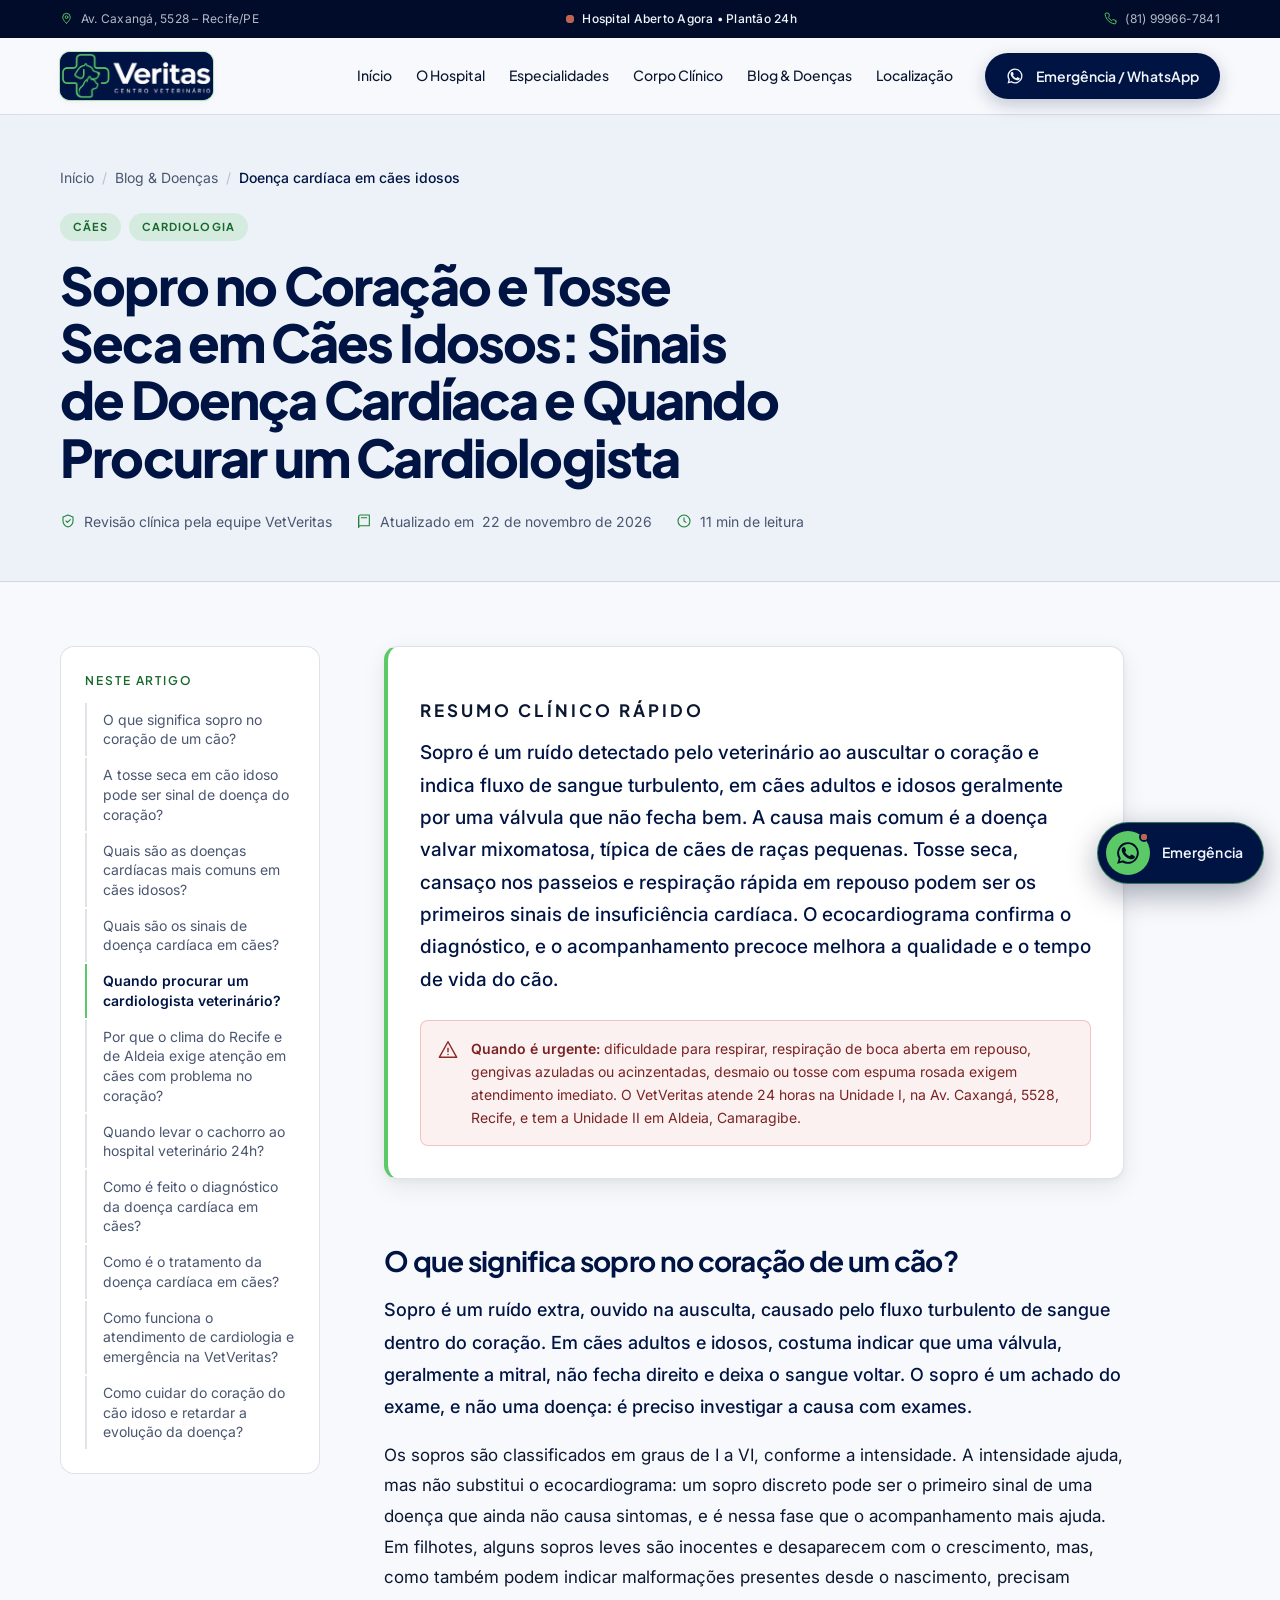
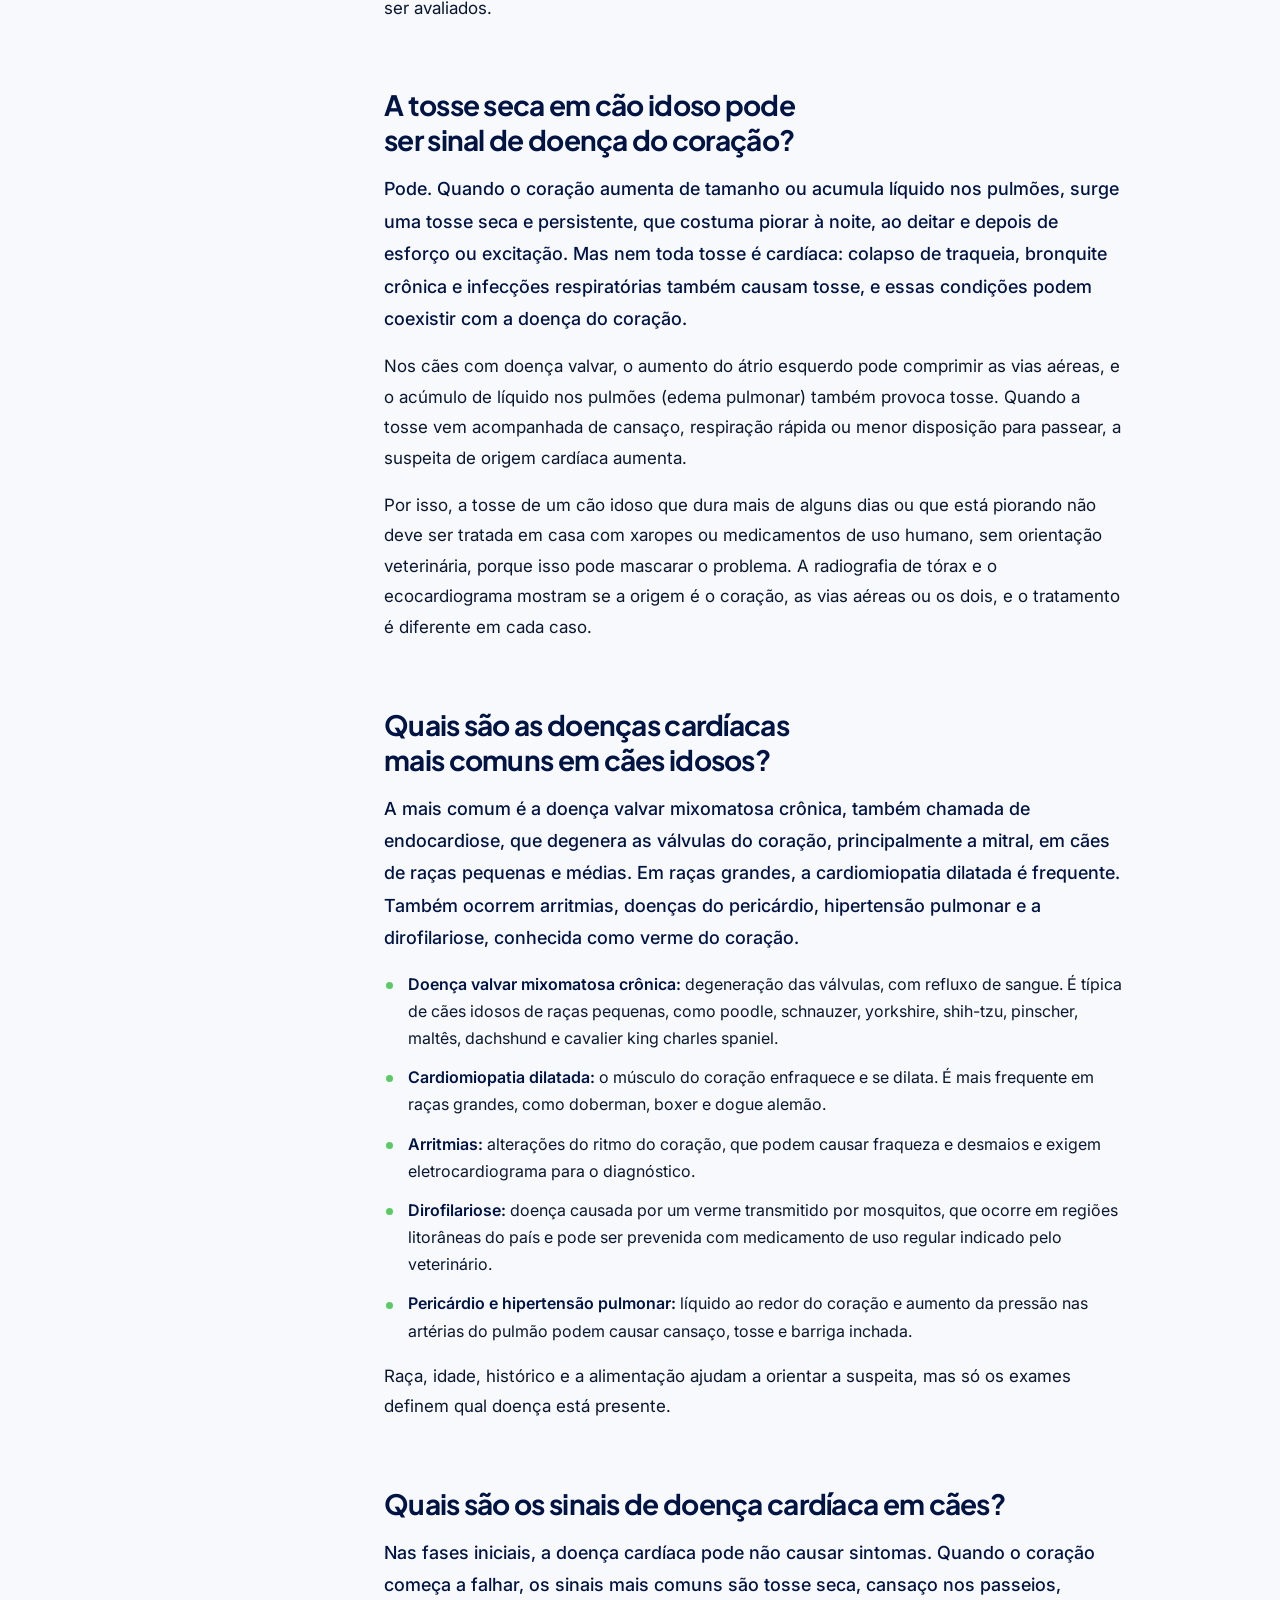
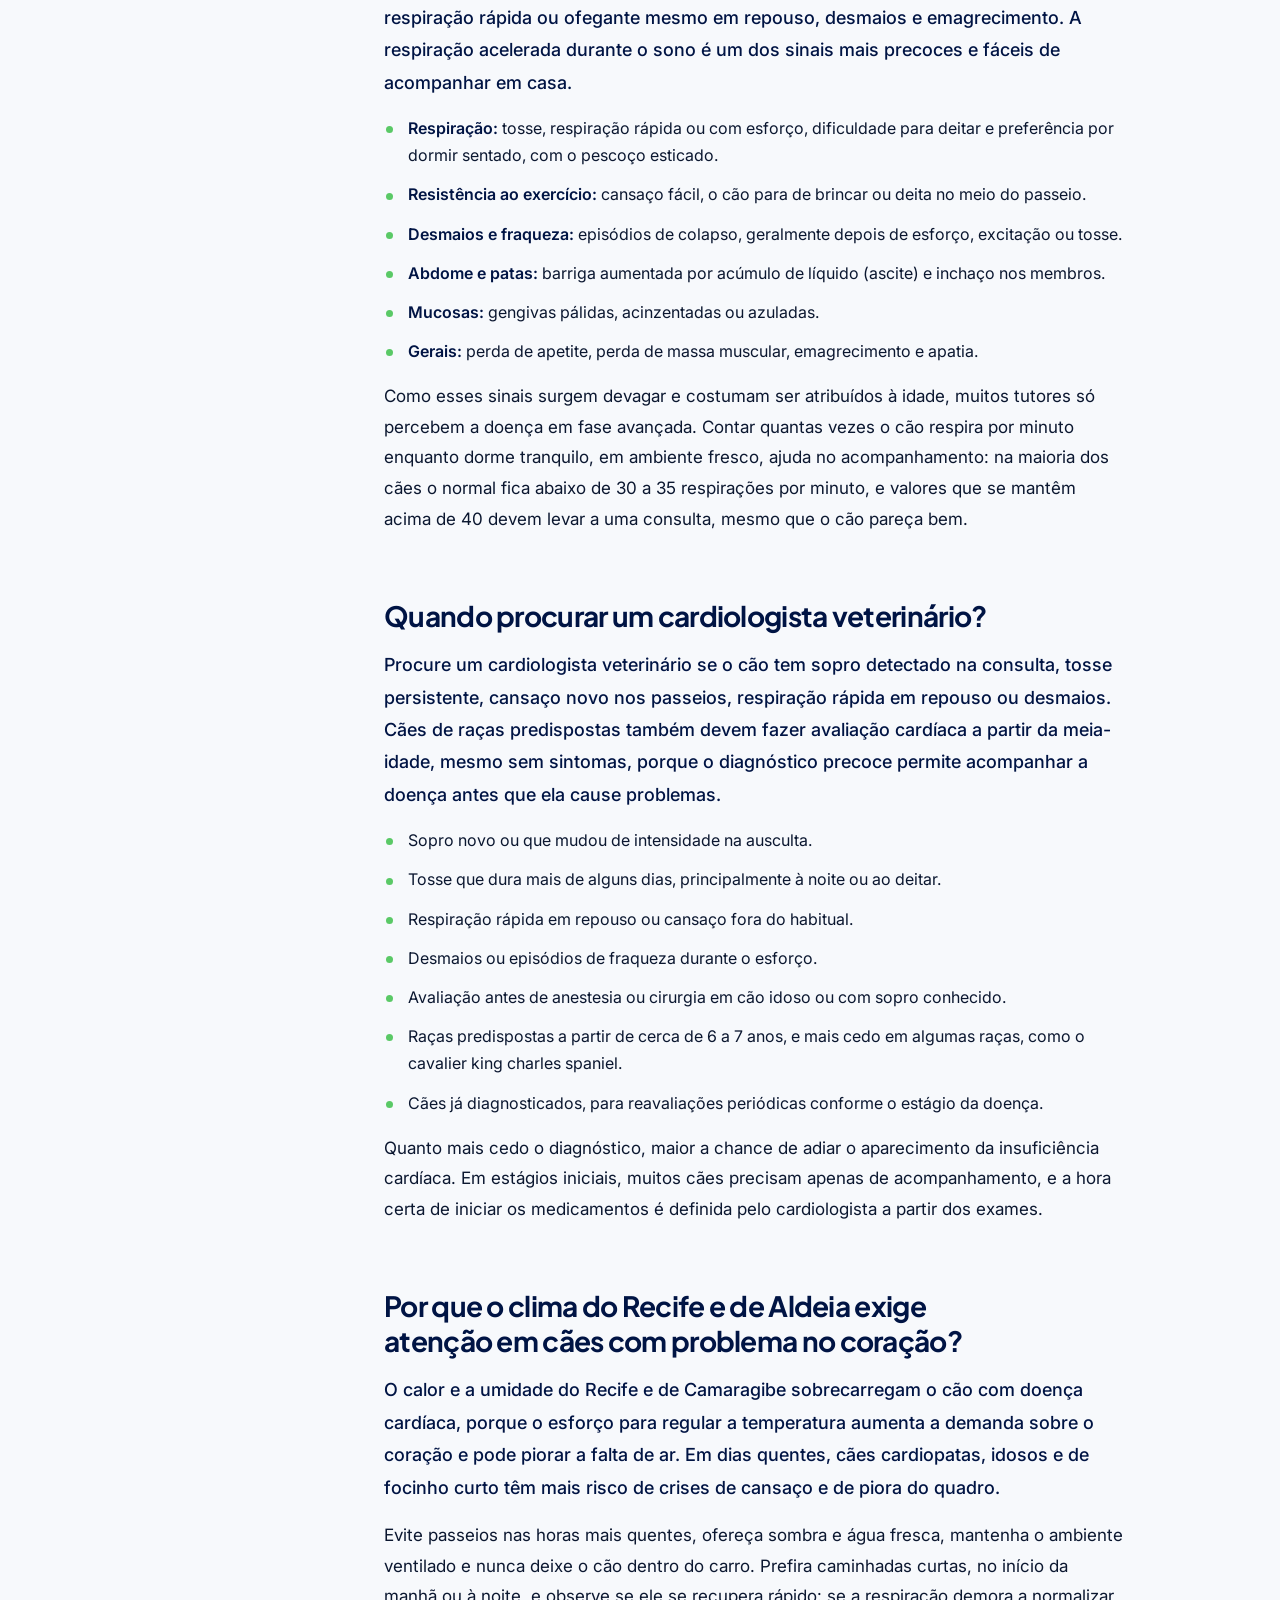
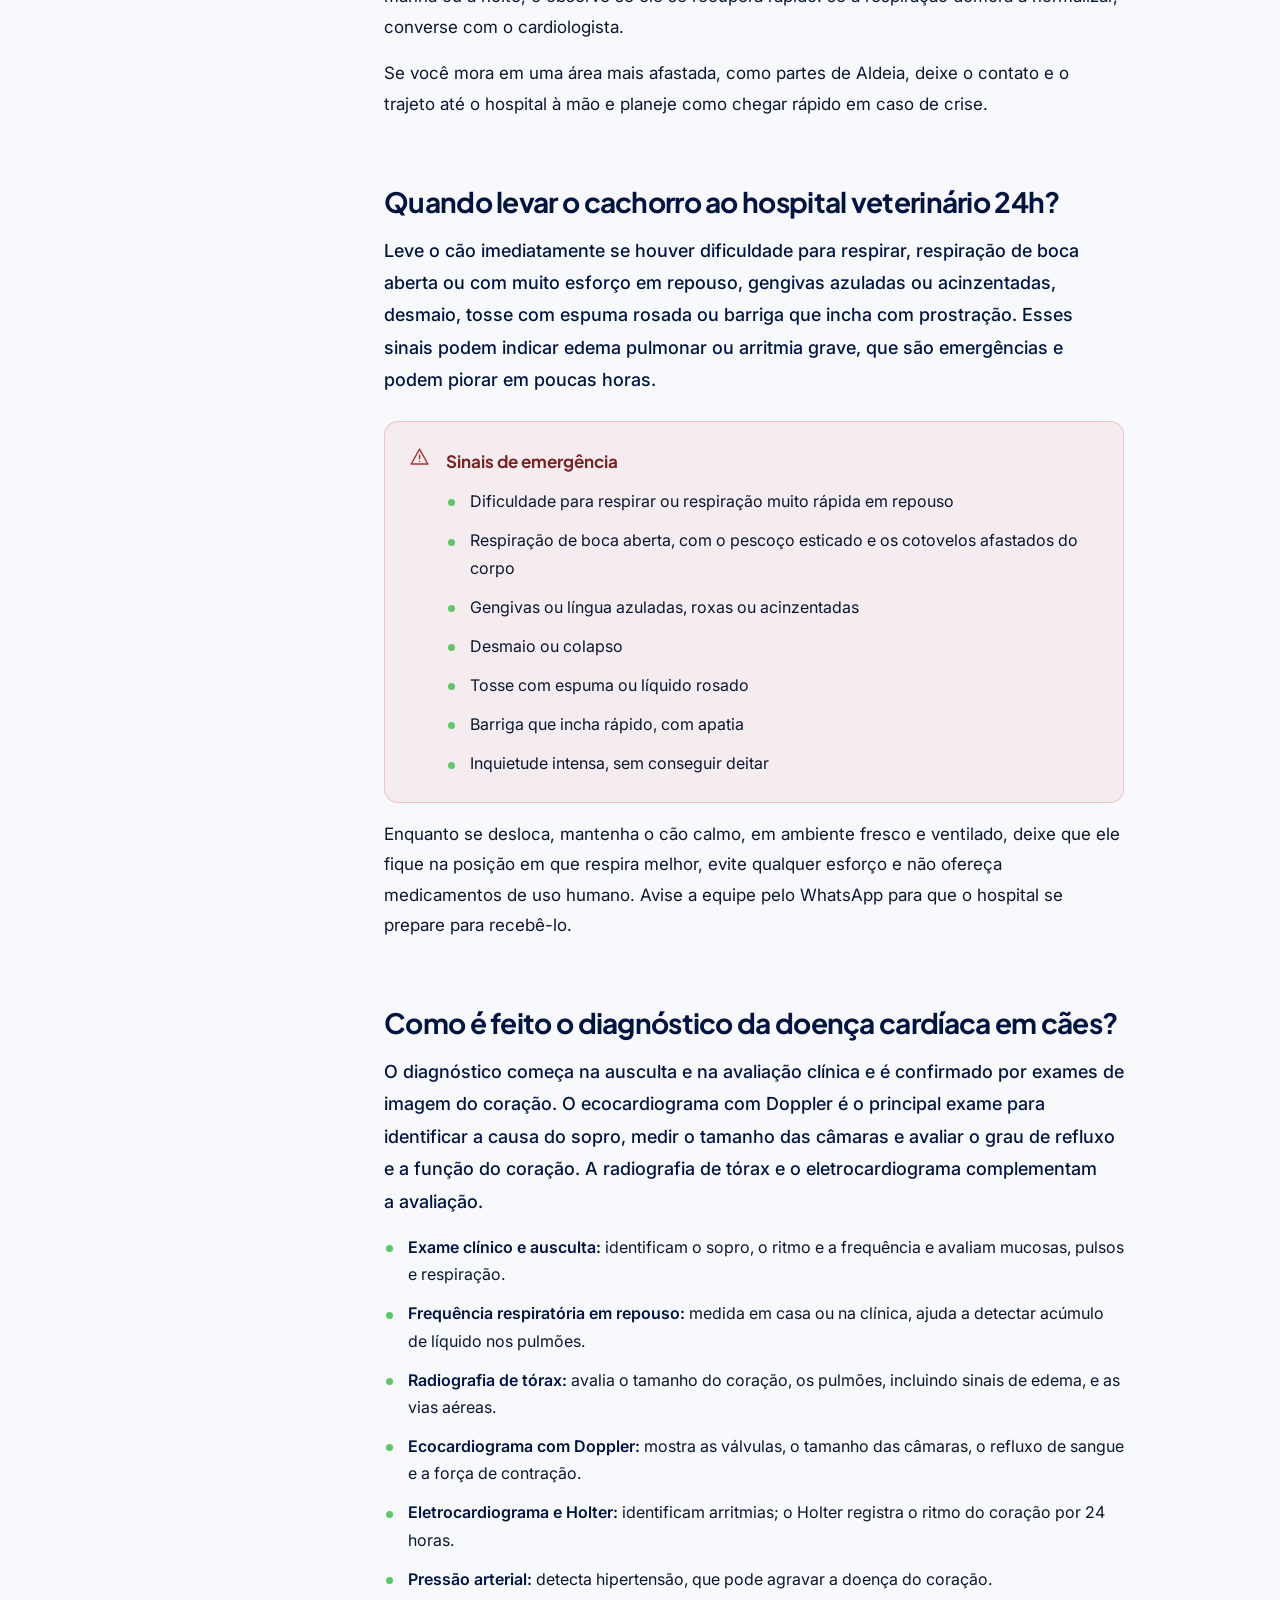
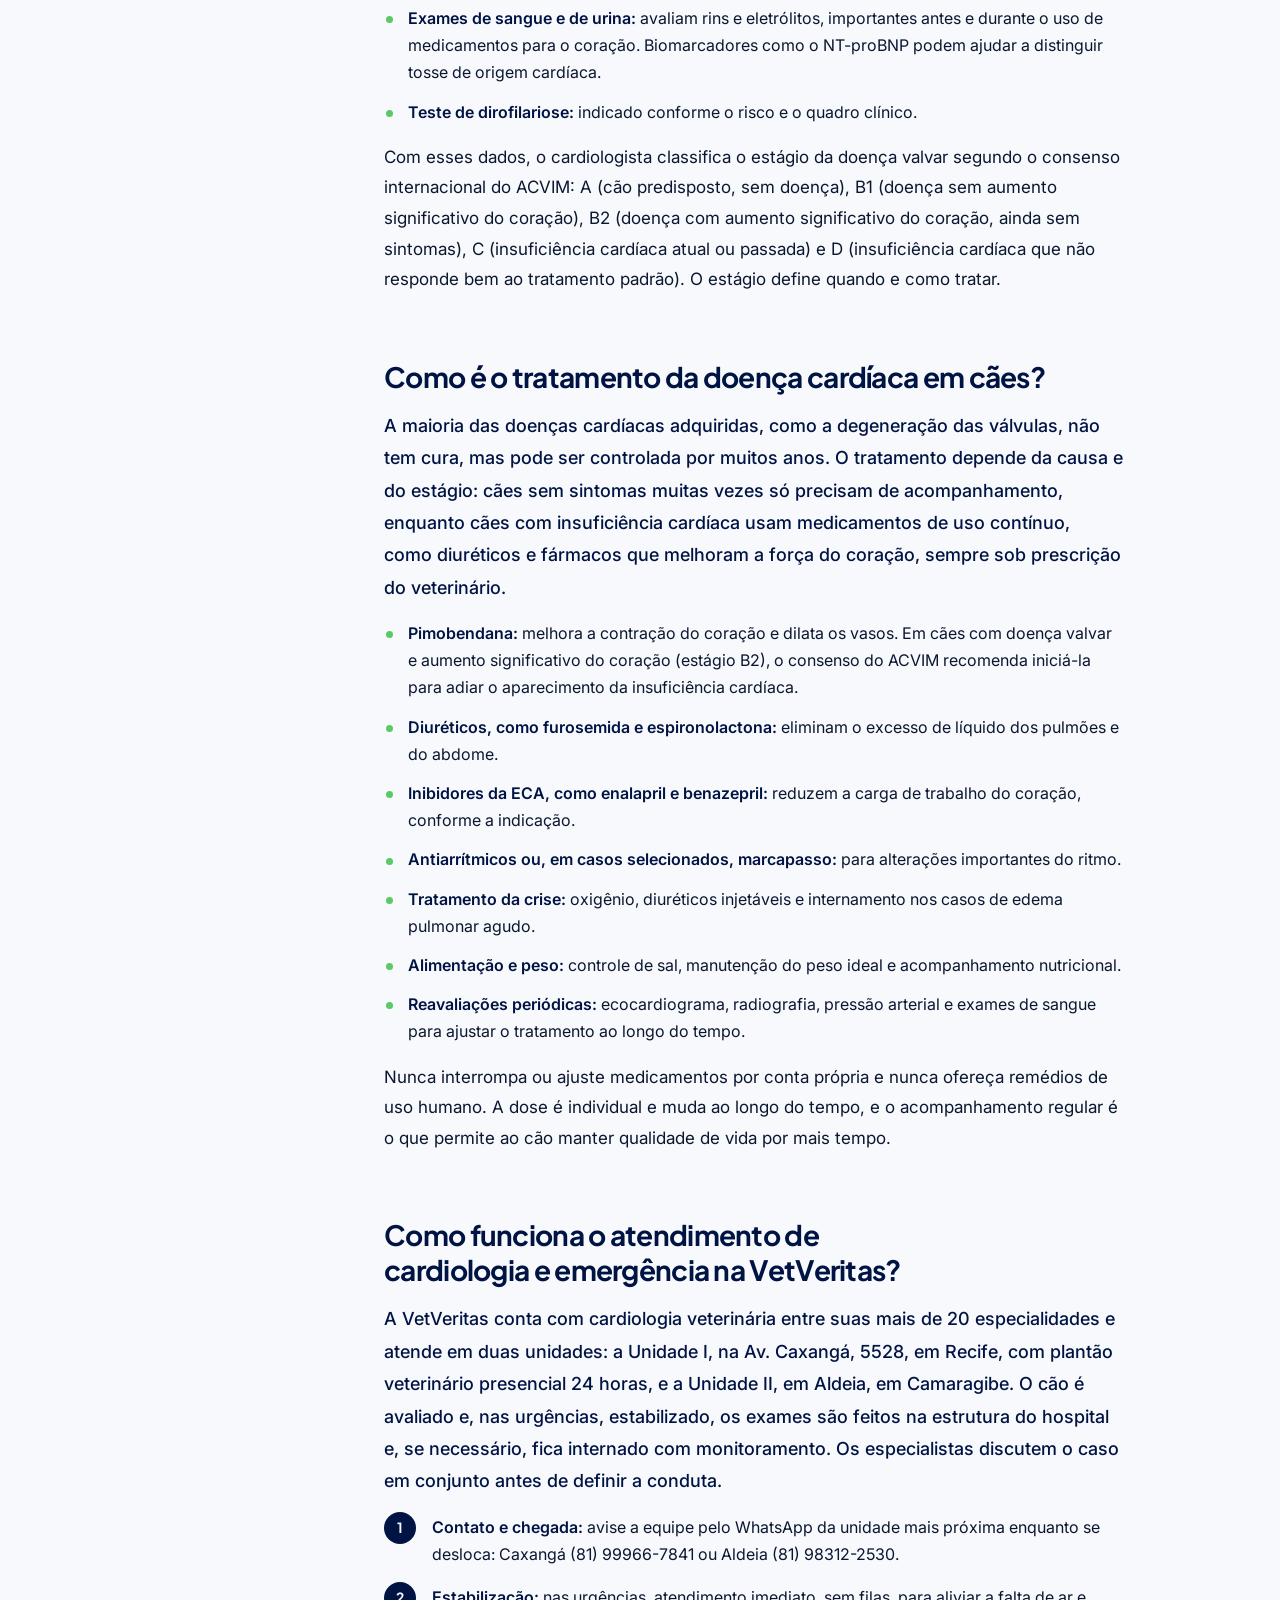
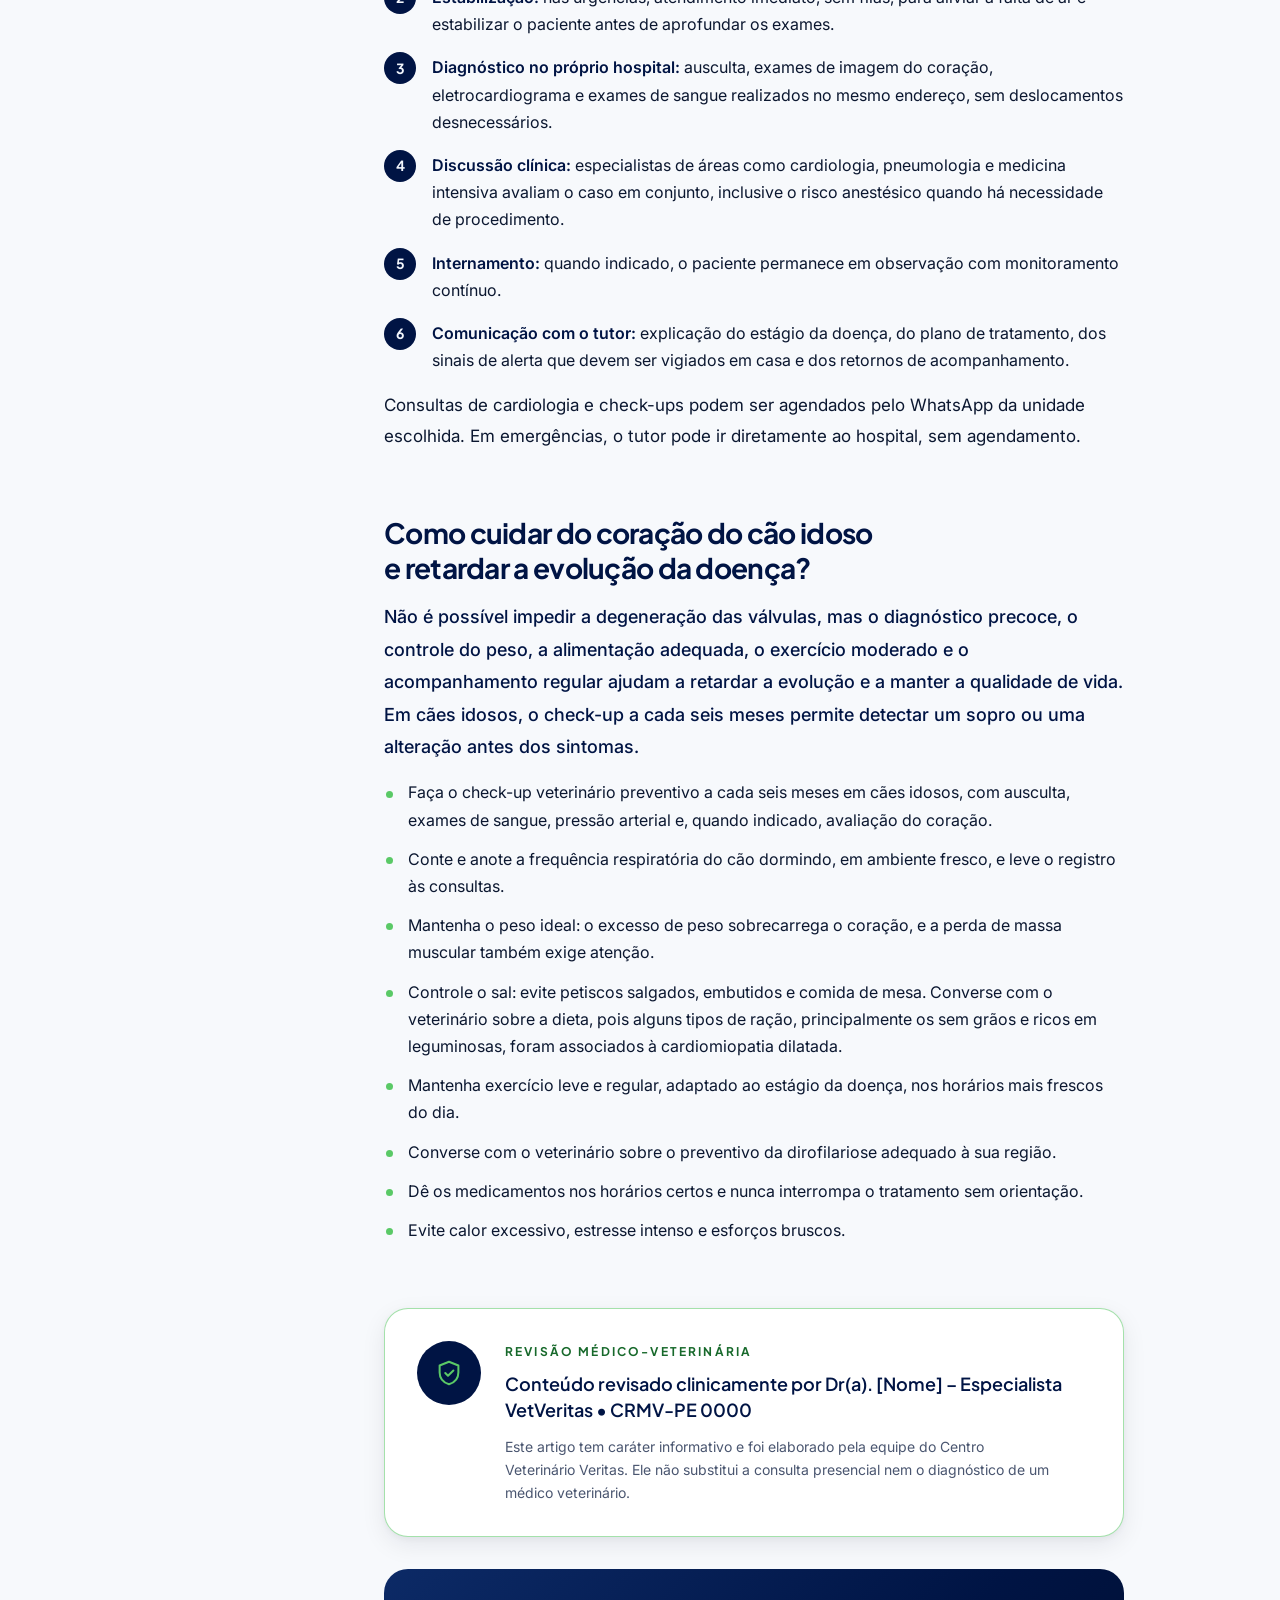
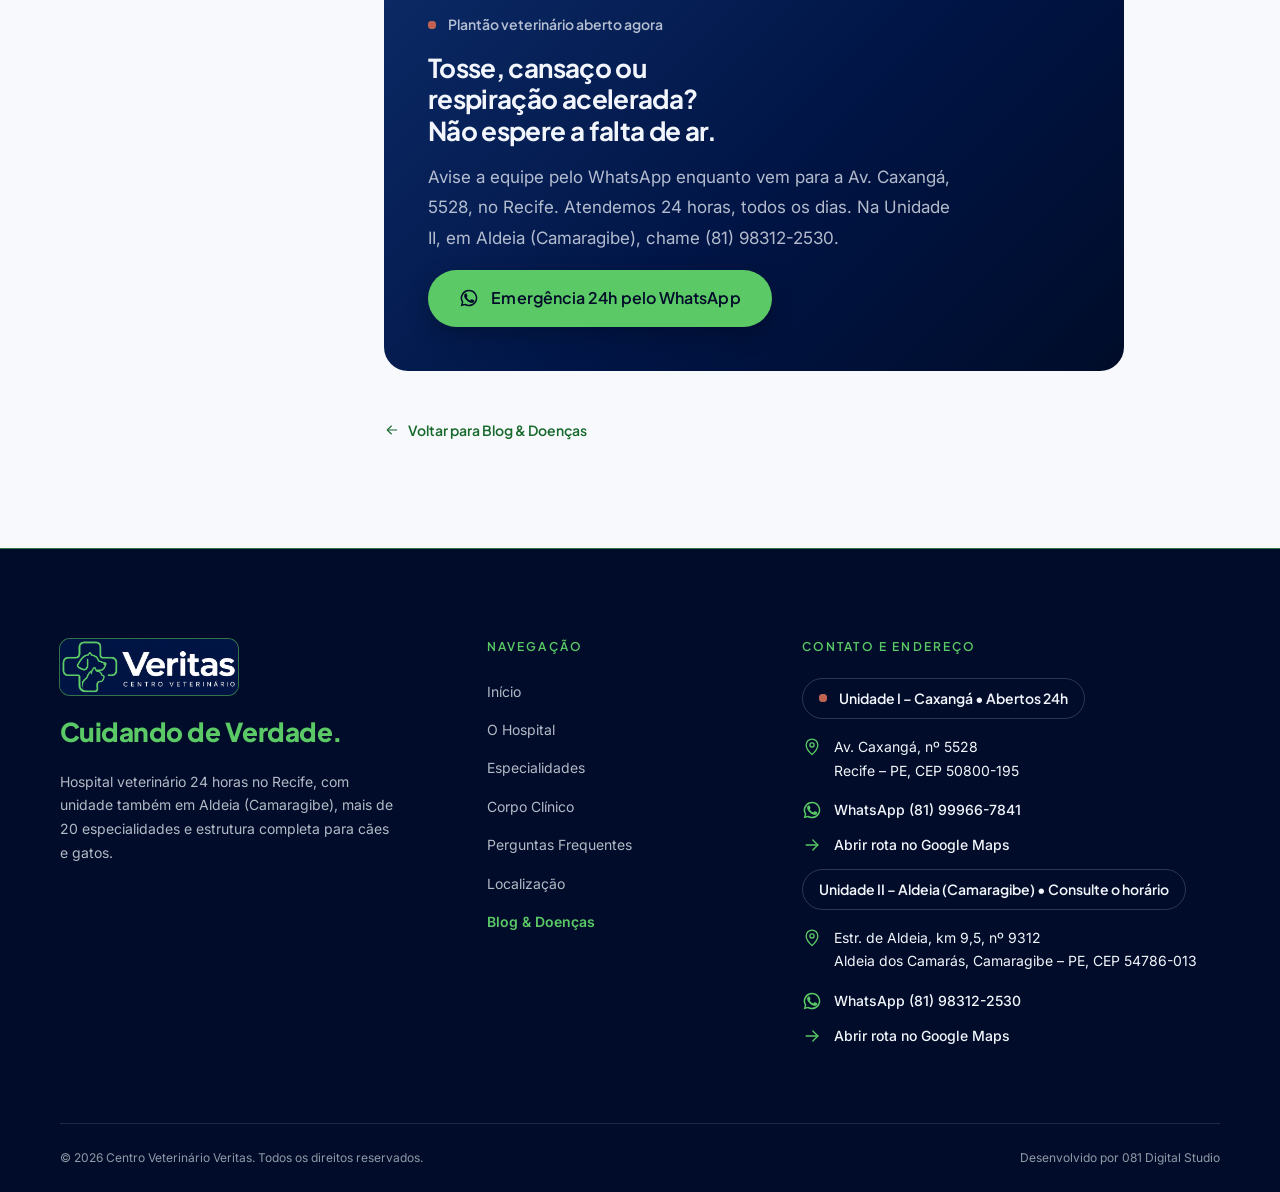
==== artigo-cardiopatia.html @ 47ec1b31 "Add files via upload" ====
<!DOCTYPE html>
<html lang="pt-BR">
<head>
  <meta charset="utf-8">
  <meta name="viewport" content="width=device-width, initial-scale=1">

  <title>Sopro no Coração e Tosse Seca em Cães Idosos: Sinais e Quando Procurar um Cardiologista | VetVeritas</title>
  <meta name="description" content="Sopro e tosse seca em cães idosos podem indicar doença cardíaca. Veja sinais, exames, tratamento e quando procurar um cardiologista em Recife e Aldeia.">
  <meta name="theme-color" content="#001444">
  <!-- Favicon -->
  <link rel="icon" type="image/png" href="[data-uri]">
  <link rel="apple-touch-icon" href="[data-uri]">
  <!-- Fallback em SVG (cruz verde) -->
  <link rel="icon" type="image/svg+xml" href="data:image/svg+xml,%3Csvg xmlns='http://www.w3.org/2000/svg' viewBox='0 0 64 64'%3E%3Crect width='64' height='64' rx='14' fill='%23001444'/%3E%3Cpath d='M26 12h12a4 4 0 0 1 4 4v10h10a4 4 0 0 1 4 4v4a4 4 0 0 1-4 4H42v10a4 4 0 0 1-4 4H26a4 4 0 0 1-4-4V38H12a4 4 0 0 1-4-4v-4a4 4 0 0 1 4-4h10V16a4 4 0 0 1 4-4z' fill='none' stroke='%235AC966' stroke-width='4' stroke-linejoin='round'/%3E%3C/svg%3E">
  <link rel="canonical" href="https://vetveritas.com.br/artigo-cardiopatia.html">

  <!-- Open Graph -->
  <meta property="og:type" content="article">
  <meta property="og:locale" content="pt_BR">
  <meta property="og:site_name" content="Centro Veterinário Veritas">
  <meta property="og:title" content="Sopro no Coração e Tosse Seca em Cães Idosos: Sinais de Doença Cardíaca e Quando Procurar um Cardiologista">
  <meta property="og:description" content="Sopro e tosse seca em cães idosos podem indicar doença cardíaca. Veja sinais, exames, tratamento e quando procurar um cardiologista em Recife e Aldeia.">
  <meta property="og:url" content="https://vetveritas.com.br/artigo-cardiopatia.html">
  <meta property="og:image" content="https://vetveritas.com.br/logo-veritas.png">

  <!-- Fontes -->
  <link rel="preconnect" href="https://fonts.googleapis.com">
  <link rel="preconnect" href="https://fonts.gstatic.com" crossorigin>
  <link href="https://fonts.googleapis.com/css2?family=Inter:wght@400;500;600&family=Plus+Jakarta+Sans:wght@500;600;700;800&display=swap" rel="stylesheet">

  <!-- Estilos -->
  <link rel="stylesheet" href="style.css">

  <!-- Dados estruturados (SEO local e leitura por IAs) -->
  <script type="application/ld+json">
  {
    "@context": "https://schema.org",
    "@graph": [
      {
        "@type": "VeterinaryCare",
        "@id": "https://vetveritas.com.br/#organization",
        "name": "Centro Veterinário Veritas",
        "alternateName": "VetVeritas",
        "url": "https://vetveritas.com.br/",
        "telephone": "+5581999667841",
        "address": {
          "@type": "PostalAddress",
          "streetAddress": "Av. Caxangá, 5528",
          "addressLocality": "Recife",
          "addressRegion": "PE",
          "postalCode": "50800-195",
          "addressCountry": "BR"
        },
        "openingHoursSpecification": {
          "@type": "OpeningHoursSpecification",
          "dayOfWeek": [
            "Monday",
            "Tuesday",
            "Wednesday",
            "Thursday",
            "Friday",
            "Saturday",
            "Sunday"
          ],
          "opens": "00:00",
          "closes": "23:59"
        }
      },
      {
        "@type": "VeterinaryCare",
        "@id": "https://vetveritas.com.br/#unidade-aldeia",
        "name": "Centro Veterinário Veritas – Unidade II Aldeia",
        "alternateName": "VetVeritas Aldeia",
        "url": "https://vetveritas.com.br/",
        "telephone": "+5581983122530",
        "address": {
          "@type": "PostalAddress",
          "streetAddress": "Estr. de Aldeia, km 9,5, nº 9312",
          "addressLocality": "Camaragibe",
          "addressRegion": "PE",
          "postalCode": "54786-013",
          "addressCountry": "BR"
        },
        "parentOrganization": {
          "@id": "https://vetveritas.com.br/#organization"
        }
      },
      {
        "@type": "WebSite",
        "@id": "https://vetveritas.com.br/#website",
        "url": "https://vetveritas.com.br/",
        "name": "Centro Veterinário Veritas",
        "inLanguage": "pt-BR",
        "publisher": {
          "@id": "https://vetveritas.com.br/#organization"
        }
      },
      {
        "@type": "MedicalCondition",
        "@id": "https://vetveritas.com.br/artigo-cardiopatia.html#condicao-valvar",
        "name": "Doença valvar mixomatosa crônica canina",
        "alternateName": [
          "Endocardiose canina",
          "Degeneração mixomatosa da valva mitral",
          "Sopro cardíaco em cães idosos",
          "Myxomatous mitral valve disease"
        ],
        "description": "Doença degenerativa das válvulas do coração, principalmente da valva mitral, comum em cães idosos de raças pequenas, que causa refluxo de sangue, sopro na ausculta e pode evoluir para insuficiência cardíaca congestiva.",
        "signOrSymptom": [
          {
            "@type": "MedicalSymptom",
            "name": "Sopro cardíaco na ausculta"
          },
          {
            "@type": "MedicalSymptom",
            "name": "Tosse seca persistente, pior à noite"
          },
          {
            "@type": "MedicalSymptom",
            "name": "Cansaço e intolerância ao exercício"
          },
          {
            "@type": "MedicalSymptom",
            "name": "Respiração rápida em repouso"
          },
          {
            "@type": "MedicalSymptom",
            "name": "Desmaios"
          },
          {
            "@type": "MedicalSymptom",
            "name": "Gengivas pálidas, acinzentadas ou azuladas"
          },
          {
            "@type": "MedicalSymptom",
            "name": "Abdome aumentado por acúmulo de líquido"
          }
        ],
        "possibleTreatment": {
          "@type": "MedicalTherapy",
          "name": "Acompanhamento cardiológico e, conforme o estágio, medicamentos como pimobendana, diuréticos e inibidores da ECA, controle da alimentação e do peso e, nas crises, oxigênio e internamento"
        },
        "riskFactor": {
          "@type": "MedicalRiskFactor",
          "name": "Idade avançada, raças pequenas predispostas (como poodle, schnauzer, yorkshire e cavalier king charles spaniel) e predisposição hereditária"
        }
      },
      {
        "@type": "MedicalCondition",
        "@id": "https://vetveritas.com.br/artigo-cardiopatia.html#condicao-icc",
        "name": "Insuficiência cardíaca congestiva canina",
        "alternateName": [
          "Insuficiência cardíaca em cães",
          "Edema pulmonar cardiogênico",
          "Canine congestive heart failure"
        ],
        "description": "Síndrome em que o coração não consegue bombear o sangue de forma adequada, levando ao acúmulo de líquido nos pulmões (edema pulmonar) ou no abdome (ascite), com tosse, falta de ar, cansaço e desmaios.",
        "signOrSymptom": [
          {
            "@type": "MedicalSymptom",
            "name": "Tosse seca ou com espuma rosada"
          },
          {
            "@type": "MedicalSymptom",
            "name": "Respiração rápida ou difícil em repouso"
          },
          {
            "@type": "MedicalSymptom",
            "name": "Cansaço fácil e intolerância ao exercício"
          },
          {
            "@type": "MedicalSymptom",
            "name": "Desmaios"
          },
          {
            "@type": "MedicalSymptom",
            "name": "Abdome e patas inchados"
          },
          {
            "@type": "MedicalSymptom",
            "name": "Perda de apetite e emagrecimento"
          }
        ],
        "possibleTreatment": {
          "@type": "MedicalTherapy",
          "name": "Medicamentos de uso contínuo, como diuréticos, pimobendana e inibidores da ECA, conforme prescrição do veterinário, oxigenoterapia e internamento nas crises e reavaliações periódicas"
        },
        "riskFactor": {
          "@type": "MedicalRiskFactor",
          "name": "Doença valvar mixomatosa, cardiomiopatia dilatada, arritmias, dirofilariose e idade avançada"
        }
      },
      {
        "@type": [
          "MedicalWebPage",
          "WebPage"
        ],
        "@id": "https://vetveritas.com.br/artigo-cardiopatia.html#webpage",
        "url": "https://vetveritas.com.br/artigo-cardiopatia.html",
        "name": "Sopro no Coração e Tosse Seca em Cães Idosos: Sinais de Doença Cardíaca e Quando Procurar um Cardiologista",
        "description": "Entenda o que significa o sopro no coração do cão, quando a tosse seca em cães idosos pode ser doença cardíaca, os sinais de insuficiência cardíaca, o diagnóstico, o tratamento, quando procurar um cardiologista veterinário e como funciona o atendimento no Centro Veterinário Veritas, em Recife e em Aldeia (Camaragibe).",
        "inLanguage": "pt-BR",
        "isPartOf": {
          "@id": "https://vetveritas.com.br/#website"
        },
        "about": [
          {
            "@id": "https://vetveritas.com.br/artigo-cardiopatia.html#condicao-valvar"
          },
          {
            "@id": "https://vetveritas.com.br/artigo-cardiopatia.html#condicao-icc"
          }
        ],
        "mainEntity": {
          "@id": "https://vetveritas.com.br/artigo-cardiopatia.html#article"
        },
        "breadcrumb": {
          "@id": "https://vetveritas.com.br/artigo-cardiopatia.html#breadcrumb"
        },
        "datePublished": "2026-11-22",
        "dateModified": "2026-11-22",
        "lastReviewed": "2026-11-22",
        "reviewedBy": {
          "@id": "https://vetveritas.com.br/#organization"
        },
        "author": {
          "@id": "https://vetveritas.com.br/#organization"
        },
        "publisher": {
          "@id": "https://vetveritas.com.br/#organization"
        },
        "audience": {
          "@type": "PeopleAudience",
          "audienceType": "Tutores de cães"
        },
        "specialty": "Veterinary medicine",
        "speakable": {
          "@type": "SpeakableSpecification",
          "cssSelector": [
            ".tldr__text",
            ".answer"
          ]
        }
      },
      {
        "@type": "Article",
        "@id": "https://vetveritas.com.br/artigo-cardiopatia.html#article",
        "headline": "Sopro no Coração e Tosse Seca em Cães Idosos: Sinais de Doença Cardíaca e Quando Procurar um Cardiologista",
        "description": "Entenda o que significa o sopro no coração do cão, quando a tosse seca em cães idosos pode ser doença cardíaca, os sinais de insuficiência cardíaca, o diagnóstico, o tratamento, quando procurar um cardiologista veterinário e como funciona o atendimento no Centro Veterinário Veritas, em Recife e em Aldeia (Camaragibe).",
        "inLanguage": "pt-BR",
        "articleSection": "Doenças em cães",
        "keywords": "sopro no coração cães, tosse seca cão idoso, doença cardíaca em cães, insuficiência cardíaca canina, endocardiose canina, cardiologista veterinário Recife, cardiologia veterinária Camaragibe, hospital veterinário 24h Recife, VetVeritas",
        "datePublished": "2026-11-22",
        "dateModified": "2026-11-22",
        "mainEntityOfPage": {
          "@id": "https://vetveritas.com.br/artigo-cardiopatia.html#webpage"
        },
        "about": [
          {
            "@id": "https://vetveritas.com.br/artigo-cardiopatia.html#condicao-valvar"
          },
          {
            "@id": "https://vetveritas.com.br/artigo-cardiopatia.html#condicao-icc"
          }
        ],
        "author": {
          "@id": "https://vetveritas.com.br/#organization"
        },
        "reviewedBy": {
          "@id": "https://vetveritas.com.br/#organization"
        },
        "publisher": {
          "@id": "https://vetveritas.com.br/#organization"
        },
        "isAccessibleForFree": true
      },
      {
        "@type": "FAQPage",
        "@id": "https://vetveritas.com.br/artigo-cardiopatia.html#faq",
        "url": "https://vetveritas.com.br/artigo-cardiopatia.html",
        "inLanguage": "pt-BR",
        "isPartOf": {
          "@id": "https://vetveritas.com.br/artigo-cardiopatia.html#webpage"
        },
        "mainEntity": [
          {
            "@type": "Question",
            "name": "O que significa sopro no coração de um cão?",
            "acceptedAnswer": {
              "@type": "Answer",
              "text": "Sopro é um ruído extra, ouvido na ausculta, causado pelo fluxo turbulento de sangue dentro do coração. Em cães adultos e idosos, costuma indicar que uma válvula, geralmente a mitral, não fecha direito e deixa o sangue voltar. O sopro é um achado do exame, e não uma doença: é preciso investigar a causa com exames."
            }
          },
          {
            "@type": "Question",
            "name": "A tosse seca em cão idoso pode ser sinal de doença do coração?",
            "acceptedAnswer": {
              "@type": "Answer",
              "text": "Pode. Quando o coração aumenta de tamanho ou acumula líquido nos pulmões, surge uma tosse seca e persistente, que costuma piorar à noite, ao deitar e depois de esforço ou excitação. Mas nem toda tosse é cardíaca: colapso de traqueia, bronquite crônica e infecções respiratórias também causam tosse, e essas condições podem coexistir com a doença do coração."
            }
          },
          {
            "@type": "Question",
            "name": "Quais são as doenças cardíacas mais comuns em cães idosos?",
            "acceptedAnswer": {
              "@type": "Answer",
              "text": "A mais comum é a doença valvar mixomatosa crônica, também chamada de endocardiose, que degenera as válvulas do coração, principalmente a mitral, em cães de raças pequenas e médias. Em raças grandes, a cardiomiopatia dilatada é frequente. Também ocorrem arritmias, doenças do pericárdio, hipertensão pulmonar e a dirofilariose, conhecida como verme do coração."
            }
          },
          {
            "@type": "Question",
            "name": "Quais são os sinais de doença cardíaca em cães?",
            "acceptedAnswer": {
              "@type": "Answer",
              "text": "Nas fases iniciais, a doença cardíaca pode não causar sintomas. Quando o coração começa a falhar, os sinais mais comuns são tosse seca, cansaço nos passeios, respiração rápida ou ofegante mesmo em repouso, desmaios e emagrecimento. A respiração acelerada durante o sono é um dos sinais mais precoces e fáceis de acompanhar em casa."
            }
          },
          {
            "@type": "Question",
            "name": "Quando procurar um cardiologista veterinário?",
            "acceptedAnswer": {
              "@type": "Answer",
              "text": "Procure um cardiologista veterinário se o cão tem sopro detectado na consulta, tosse persistente, cansaço novo nos passeios, respiração rápida em repouso ou desmaios. Cães de raças predispostas também devem fazer avaliação cardíaca a partir da meia-idade, mesmo sem sintomas, porque o diagnóstico precoce permite acompanhar a doença antes que ela cause problemas."
            }
          },
          {
            "@type": "Question",
            "name": "Por que o clima do Recife e de Aldeia exige atenção em cães com problema no coração?",
            "acceptedAnswer": {
              "@type": "Answer",
              "text": "O calor e a umidade do Recife e de Camaragibe sobrecarregam o cão com doença cardíaca, porque o esforço para regular a temperatura aumenta a demanda sobre o coração e pode piorar a falta de ar. Em dias quentes, cães cardiopatas, idosos e de focinho curto têm mais risco de crises de cansaço e de piora do quadro."
            }
          },
          {
            "@type": "Question",
            "name": "Quando levar o cachorro ao hospital veterinário 24h?",
            "acceptedAnswer": {
              "@type": "Answer",
              "text": "Leve o cão imediatamente se houver dificuldade para respirar, respiração de boca aberta ou com muito esforço em repouso, gengivas azuladas ou acinzentadas, desmaio, tosse com espuma rosada ou barriga que incha com prostração. Esses sinais podem indicar edema pulmonar ou arritmia grave, que são emergências e podem piorar em poucas horas."
            }
          },
          {
            "@type": "Question",
            "name": "Como é feito o diagnóstico da doença cardíaca em cães?",
            "acceptedAnswer": {
              "@type": "Answer",
              "text": "O diagnóstico começa na ausculta e na avaliação clínica e é confirmado por exames de imagem do coração. O ecocardiograma com Doppler é o principal exame para identificar a causa do sopro, medir o tamanho das câmaras e avaliar o grau de refluxo e a função do coração. A radiografia de tórax e o eletrocardiograma complementam a avaliação."
            }
          },
          {
            "@type": "Question",
            "name": "Como é o tratamento da doença cardíaca em cães?",
            "acceptedAnswer": {
              "@type": "Answer",
              "text": "A maioria das doenças cardíacas adquiridas, como a degeneração das válvulas, não tem cura, mas pode ser controlada por muitos anos. O tratamento depende da causa e do estágio: cães sem sintomas muitas vezes só precisam de acompanhamento, enquanto cães com insuficiência cardíaca usam medicamentos de uso contínuo, como diuréticos e fármacos que melhoram a força do coração, sempre sob prescrição do veterinário."
            }
          },
          {
            "@type": "Question",
            "name": "Como funciona o atendimento de cardiologia e emergência na VetVeritas?",
            "acceptedAnswer": {
              "@type": "Answer",
              "text": "A VetVeritas conta com cardiologia veterinária entre suas mais de 20 especialidades e atende em duas unidades: a Unidade I, na Av. Caxangá, 5528, em Recife, com plantão veterinário presencial 24 horas, e a Unidade II, em Aldeia, em Camaragibe. O cão é avaliado e, nas urgências, estabilizado, os exames são feitos na estrutura do hospital e, se necessário, fica internado com monitoramento. Os especialistas discutem o caso em conjunto antes de definir a conduta."
            }
          },
          {
            "@type": "Question",
            "name": "Como cuidar do coração do cão idoso e retardar a evolução da doença?",
            "acceptedAnswer": {
              "@type": "Answer",
              "text": "Não é possível impedir a degeneração das válvulas, mas o diagnóstico precoce, o controle do peso, a alimentação adequada, o exercício moderado e o acompanhamento regular ajudam a retardar a evolução e a manter a qualidade de vida. Em cães idosos, o check-up a cada seis meses permite detectar um sopro ou uma alteração antes dos sintomas."
            }
          }
        ]
      },
      {
        "@type": "BreadcrumbList",
        "@id": "https://vetveritas.com.br/artigo-cardiopatia.html#breadcrumb",
        "itemListElement": [
          {
            "@type": "ListItem",
            "position": 1,
            "name": "Início",
            "item": "https://vetveritas.com.br/"
          },
          {
            "@type": "ListItem",
            "position": 2,
            "name": "Blog & Doenças",
            "item": "https://vetveritas.com.br/blog.html"
          },
          {
            "@type": "ListItem",
            "position": 3,
            "name": "Doença cardíaca em cães idosos",
            "item": "https://vetveritas.com.br/artigo-cardiopatia.html"
          }
        ]
      }
    ]
  }
  </script>


</head>

<body>
  <a class="skip-link" href="#conteudo">Ir para o conteúdo principal</a>

  <!-- =====================================================================
       HEADER
       ===================================================================== -->
  <header class="site-header">

    <!-- Topbar -->
    <div class="topbar">
      <div class="container topbar__inner">
        <span class="topbar__item topbar__address">
          <svg width="13" height="13" viewBox="0 0 24 24" fill="none" stroke="currentColor" stroke-width="1.8" stroke-linecap="round" stroke-linejoin="round" aria-hidden="true">
            <path d="M12 21s7-6.2 7-11.5A7 7 0 0 0 5 9.5C5 14.8 12 21 12 21z"></path>
            <circle cx="12" cy="9.5" r="2.5"></circle>
          </svg>
          Av. Caxangá, 5528 – Recife/PE
        </span>

        <span class="topbar__item topbar__status" role="status">
          <span class="pulse" aria-hidden="true"></span>
          Hospital Aberto Agora • Plantão 24h
        </span>

        <a class="topbar__item topbar__phone" href="tel:+5581999667841" aria-label="Ligar para (81) 99966-7841">
          <svg width="13" height="13" viewBox="0 0 24 24" fill="none" stroke="currentColor" stroke-width="1.8" stroke-linecap="round" stroke-linejoin="round" aria-hidden="true">
            <path d="M22 16.9v3a2 2 0 0 1-2.2 2 19.8 19.8 0 0 1-8.6-3.1 19.5 19.5 0 0 1-6-6A19.8 19.8 0 0 1 2.1 4.2 2 2 0 0 1 4.1 2h3a2 2 0 0 1 2 1.7c.1 1 .4 1.9.7 2.8a2 2 0 0 1-.5 2.1L8.1 9.9a16 16 0 0 0 6 6l1.3-1.3a2 2 0 0 1 2.1-.4c.9.3 1.8.6 2.8.7a2 2 0 0 1 1.7 2z"></path>
          </svg>
          <span class="topbar__phone-label">(81) 99966-7841</span>
        </a>
      </div>
    </div>

    <!-- Navegação principal -->
    <div class="nav-bar">
      <div class="container nav-bar__inner">

        <a class="brand" href="index.html" aria-label="Centro Veterinário Veritas – página inicial">
          <span class="brand__logo">
            <img src="[data-uri]" alt="Logo Centro Veterinário Veritas" width="640" height="201" decoding="async">
          </span>
        </a>

        <nav class="nav" id="site-nav" aria-label="Navegação principal">
          <ul class="nav__list">
            <li><a class="nav__link" href="index.html">Início</a></li>
            <li><a class="nav__link" href="index.html#hospital">O Hospital</a></li>
            <li><a class="nav__link" href="index.html#especialidades">Especialidades</a></li>
            <li><a class="nav__link" href="index.html#equipe">Corpo Clínico</a></li>
            <li><a class="nav__link" href="blog.html">Blog &amp; Doenças</a></li>
            <li><a class="nav__link" href="index.html#localizacao">Localização</a></li>
          </ul>

          <a class="btn btn--primary nav__cta"
             href="https://wa.me/5581999667841?text=Ol%C3%A1%2C%20preciso%20de%20atendimento%20veterin%C3%A1rio%20para%20o%20meu%20pet."
             target="_blank" rel="noopener"
             aria-label="Emergência pelo WhatsApp">
            <svg width="18" height="18" viewBox="0 0 24 24" fill="currentColor" aria-hidden="true">
              <path d="M17.5 14.4c-.3-.1-1.7-.8-2-.9-.3-.1-.5-.1-.7.1-.2.3-.8.9-.9 1.1-.2.2-.3.2-.6.1-.3-.1-1.2-.4-2.3-1.4-.8-.8-1.4-1.7-1.6-2-.2-.3 0-.4.1-.6l.4-.5c.1-.2.2-.3.3-.5.1-.2 0-.4 0-.5-.1-.1-.7-1.6-.9-2.2-.2-.6-.5-.5-.7-.5h-.6c-.2 0-.5.1-.8.4-.3.3-1 1-1 2.5s1.1 2.9 1.2 3.1c.1.2 2.1 3.2 5.1 4.5.7.3 1.3.5 1.7.6.7.2 1.4.2 1.9.1.6-.1 1.7-.7 2-1.4.2-.7.2-1.3.2-1.4-.1-.1-.3-.2-.6-.3z"></path>
              <path d="M12 2a10 10 0 0 0-8.6 15.1L2 22l5-1.3A10 10 0 1 0 12 2zm0 18.2c-1.5 0-3-.4-4.2-1.2l-.3-.2-3 .8.8-2.9-.2-.3A8.200 8.200 0 1 1 12 20.200z"></path>
            </svg>
            <span class="nav__cta-label">Emergência / WhatsApp</span>
          </a>

          <button class="menu-toggle" type="button" aria-expanded="false" aria-controls="site-nav" aria-label="Abrir menu">
            <span class="menu-toggle__bars" aria-hidden="true">
              <span></span><span></span><span></span>
            </span>
          </button>
        </nav>

      </div>
    </div>
  </header>

  <!-- Sprite de ícones (invisível, reutilizado via <use>) -->
  <svg width="0" height="0" style="position:absolute" aria-hidden="true" focusable="false">
      <defs>
        <!-- Pilares / interface -->
        <symbol id="i-clock" viewBox="0 0 24 24"><circle cx="12" cy="12" r="9"></circle><path d="M12 7v5l3 2"></path></symbol>
        <symbol id="i-team" viewBox="0 0 24 24"><circle cx="8" cy="8" r="3"></circle><circle cx="16.5" cy="8.5" r="2.5"></circle><path d="M2.5 20c0-3.3 2.4-5.5 5.5-5.5s5.5 2.2 5.5 5.5"></path><path d="M14.5 14.8c.6-.2 1.3-.3 2-.3 2.7 0 5 1.9 5 5"></path></symbol>
        <symbol id="i-scan" viewBox="0 0 24 24"><path d="M4 8V6a2 2 0 0 1 2-2h2M16 4h2a2 2 0 0 1 2 2v2M20 16v2a2 2 0 0 1-2 2h-2M8 20H6a2 2 0 0 1-2-2v-2"></path><path d="M7 12h3l1.5-3 2 6 1.5-3H17"></path></symbol>
        <symbol id="i-check" viewBox="0 0 24 24"><path d="M5 12.5l4.5 4.5L19 7.5"></path></symbol>
        <symbol id="i-arrow" viewBox="0 0 24 24"><path d="M5 12h14"></path><path d="M13 6l6 6-6 6"></path></symbol>
        <symbol id="i-pin" viewBox="0 0 24 24"><path d="M12 21s7-6.2 7-11.5A7 7 0 0 0 5 9.5C5 14.8 12 21 12 21z"></path><circle cx="12" cy="9.5" r="2.5"></circle></symbol>
        <symbol id="i-phone" viewBox="0 0 24 24"><path d="M22 16.9v3a2 2 0 0 1-2.2 2 19.8 19.8 0 0 1-8.6-3.1 19.5 19.5 0 0 1-6-6A19.8 19.8 0 0 1 2.1 4.2 2 2 0 0 1 4.1 2h3a2 2 0 0 1 2 1.7c.1 1 .4 1.9.7 2.8a2 2 0 0 1-.5 2.1L8.1 9.9a16 16 0 0 0 6 6l1.3-1.3a2 2 0 0 1 2.1-.4c.9.3 1.8.6 2.8.7a2 2 0 0 1 1.7 2z"></path></symbol>
        <symbol id="i-wa" viewBox="0 0 24 24"><path d="M17.5 14.4c-.3-.1-1.7-.8-2-.9-.3-.1-.5-.1-.7.1-.2.3-.8.9-.9 1.1-.2.2-.3.2-.6.1-.3-.1-1.2-.4-2.3-1.4-.8-.8-1.4-1.7-1.6-2-.2-.3 0-.4.1-.6l.4-.5c.1-.2.2-.3.3-.5.1-.2 0-.4 0-.5-.1-.1-.7-1.6-.9-2.2-.2-.6-.5-.5-.7-.5h-.6c-.2 0-.5.1-.8.4-.3.3-1 1-1 2.5s1.1 2.9 1.2 3.1c.1.2 2.1 3.2 5.1 4.5.7.3 1.3.5 1.7.6.7.2 1.4.2 1.9.1.6-.1 1.7-.7 2-1.4.2-.7.2-1.3.2-1.4-.1-.1-.3-.2-.6-.3z"></path><path d="M12 2a10 10 0 0 0-8.6 15.1L2 22l5-1.3A10 10 0 1 0 12 2zm0 18.2c-1.5 0-3-.4-4.2-1.2l-.3-.2-3 .8.8-2.9-.2-.3A8.2 8.2 0 1 1 12 20.2z"></path></symbol>

        <!-- Especialidades -->
        <symbol id="i-neuro" viewBox="0 0 24 24"><path d="M9.5 4a2.5 2.5 0 0 0-2.4 1.8A3 3 0 0 0 5 9a3 3 0 0 0 .8 3.7A3 3 0 0 0 6 18a3 3 0 0 0 3 2 3 3 0 0 0 3-2.5v-11A2.5 2.5 0 0 0 9.5 4z"></path><path d="M14.5 4a2.5 2.5 0 0 1 2.4 1.8A3 3 0 0 1 19 9a3 3 0 0 1-.8 3.7A3 3 0 0 1 18 18a3 3 0 0 1-3 2 3 3 0 0 1-3-2.5"></path></symbol>
        <symbol id="i-bone" viewBox="0 0 24 24"><path d="M7 17L17 7"></path><circle cx="5.5" cy="15.5" r="1.8"></circle><circle cx="8.5" cy="18.5" r="1.8"></circle><circle cx="15.5" cy="5.5" r="1.8"></circle><circle cx="18.5" cy="8.5" r="1.8"></circle></symbol>
        <symbol id="i-monitor" viewBox="0 0 24 24"><rect x="3" y="4" width="18" height="12" rx="2"></rect><path d="M8 20h8M12 16v4"></path><path d="M6 10h3l1.5-3 3 6 1.5-3h3"></path></symbol>
        <symbol id="i-skin" viewBox="0 0 24 24"><circle cx="11" cy="11" r="6.5"></circle><path d="M20 20l-4.5-4.5M9 10h.01M12.5 9h.01M11.5 13h.01"></path></symbol>
        <symbol id="i-moon" viewBox="0 0 24 24"><path d="M21 12.8A9 9 0 1 1 11.2 3a7 7 0 0 0 9.8 9.8z"></path></symbol>
        <symbol id="i-cell" viewBox="0 0 24 24"><circle cx="12" cy="12" r="9"></circle><circle cx="9.5" cy="10" r="2"></circle><circle cx="15" cy="14.5" r="1.5"></circle></symbol>
        <symbol id="i-tooth" viewBox="0 0 24 24"><path d="M12 6c-1.2 0-2-1-4-1-2.5 0-4 2-4 4.5 0 2 1 3 1.5 5C6 17 6.5 21 8.5 21c1.8 0 1.5-4 3.5-4s1.7 4 3.5 4c2 0 2.5-4 3-6.5.5-2 1.5-3 1.5-5C20 7 18.5 5 16 5c-2 0-2.8 1-4 1z"></path></symbol>
        <symbol id="i-leaf" viewBox="0 0 24 24"><path d="M5 19c0-9 5-14 14-14 0 9-5 14-14 14z"></path><path d="M5 19L14 10"></path></symbol>
        <symbol id="i-heart" viewBox="0 0 24 24"><path d="M12 20s-7-4.4-7-10a4 4 0 0 1 7-2.6A4 4 0 0 1 19 10c0 5.6-7 10-7 10z"></path></symbol>
        <symbol id="i-bowl" viewBox="0 0 24 24"><path d="M3.5 11h17a8.5 8.5 0 0 1-17 0z"></path><path d="M9 7c0-1.5 1.5-1.5 1.5-3M14 7c0-1.5 1.5-1.5 1.5-3M8.5 21h7"></path></symbol>
        <symbol id="i-move" viewBox="0 0 24 24"><circle cx="12" cy="5" r="2"></circle><path d="M12 8v5M12 13l-3.5 6M12 13l3.5 6M6.5 10.5L12 9l5.5 1.5"></path></symbol>
        <symbol id="i-bolt" viewBox="0 0 24 24"><path d="M13 3L5 13.5h6L10 21l8-10.5h-6z"></path></symbol>
        <symbol id="i-kidney" viewBox="0 0 24 24"><path d="M14 4c3.5 0 6 3 6 7.5S17.5 20 13.5 20c-2.5 0-3.5-1.5-3.5-3 0-2 2-2.5 2-4.5 0-1.5-1.5-2-3-2.5C6.5 9.2 5.5 8 6 6.5 6.8 4.8 11 4 14 4z"></path></symbol>
        <symbol id="i-womb" viewBox="0 0 24 24"><circle cx="12" cy="12" r="9"></circle><path d="M12 16.5s-3.5-2.2-3.5-4.8a2 2 0 0 1 3.5-1.3 2 2 0 0 1 3.5 1.3c0 2.6-3.5 4.8-3.5 4.8z"></path></symbol>
        <symbol id="i-eye" viewBox="0 0 24 24"><path d="M2 12s3.5-7 10-7 10 7 10 7-3.5 7-10 7S2 12 2 12z"></path><circle cx="12" cy="12" r="3"></circle></symbol>
        <symbol id="i-cat" viewBox="0 0 24 24"><path d="M5 4l3.5 3h7L19 4v9a7 7 0 0 1-14 0z"></path><path d="M9.5 12h.01M14.5 12h.01M10.5 15.5q1.5 1 3 0"></path></symbol>
        <symbol id="i-gut" viewBox="0 0 24 24"><path d="M5 6h10a3 3 0 0 1 0 6H9a3 3 0 0 0 0 6h10"></path></symbol>
        <symbol id="i-lungs" viewBox="0 0 24 24"><path d="M12 3v8M12 11l-2.5 2M12 11l2.5 2"></path><path d="M9.5 8C7 8 4.5 13 4 17c-.3 2.5 1 3.5 2.5 3.5 2 0 3-1.5 3-3.5z"></path><path d="M14.5 8C17 8 19.5 13 20 17c.3 2.5-1 3.5-2.5 3.5-2 0-3-1.5-3-3.5z"></path></symbol>
        <symbol id="i-sliders" viewBox="0 0 24 24"><path d="M4 7h8.5M17.5 7H20M4 17h2.5M11.5 17H20"></path><circle cx="15" cy="7" r="2.5"></circle><circle cx="9" cy="17" r="2.5"></circle></symbol>
        <symbol id="i-drop" viewBox="0 0 24 24"><path d="M12 3s6.5 6.5 6.5 11a6.5 6.5 0 0 1-13 0C5.5 9.5 12 3 12 3z"></path></symbol>
        <symbol id="i-search" viewBox="0 0 24 24"><circle cx="11" cy="11" r="6.5"></circle><path d="M20 20l-4.5-4.5"></path></symbol>
        <symbol id="i-alert" viewBox="0 0 24 24"><path d="M12 3l9.5 17h-19z"></path><path d="M12 10v4M12 17h.01"></path></symbol>
        <symbol id="i-book" viewBox="0 0 24 24"><path d="M4 5.5A2.5 2.5 0 0 1 6.5 3H20v16H6.5A2.5 2.5 0 0 0 4 21.5z"></path><path d="M4 21.5V5.5M8 7h8"></path></symbol>
        <symbol id="i-close" viewBox="0 0 24 24"><path d="M6 6l12 12M18 6L6 18"></path></symbol>
        <symbol id="i-shield" viewBox="0 0 24 24"><path d="M12 3l7.5 3v5.5c0 4.5-3 8-7.5 9.5-4.5-1.5-7.5-5-7.5-9.5V6z"></path><path d="M9 12l2.2 2.2L15.5 10"></path></symbol>
      </defs>
    </svg>

  <!-- =====================================================================
       CONTEÚDO PRINCIPAL
       ===================================================================== -->
    <main id="conteudo">

    <!-- Cabeçalho do artigo -->
    <header class="article-hero">
      <div class="container">

        <nav class="breadcrumb" aria-label="Você está em">
          <ol>
            <li><a href="index.html">Início</a></li>
            <li><a href="blog.html">Blog &amp; Doenças</a></li>
            <li><span aria-current="page">Doença cardíaca em cães idosos</span></li>
          </ol>
        </nav>

        <div class="article-hero__tags">
          <span class="article-tag">Cães</span>
          <span class="article-tag">Cardiologia</span>
        </div>

        <h1 class="article-hero__title">Sopro no Coração e Tosse Seca em Cães Idosos: Sinais de Doença Cardíaca e Quando Procurar um Cardiologista</h1>

        <ul class="article-meta" aria-label="Informações do artigo">
          <li>
            <svg class="icon" width="16" height="16" aria-hidden="true" focusable="false"><use href="#i-shield"></use></svg>
            Revisão clínica pela equipe VetVeritas
          </li>
          <li>
            <svg class="icon" width="16" height="16" aria-hidden="true" focusable="false"><use href="#i-book"></use></svg>
            Atualizado em <time datetime="2026-11-22">22 de novembro de 2026</time>
          </li>
          <li>
            <svg class="icon" width="16" height="16" aria-hidden="true" focusable="false"><use href="#i-clock"></use></svg>
            11 min de leitura
          </li>
        </ul>

      </div>
    </header>

    <div class="article-section">
      <div class="container article__layout">

        <!-- Sumário lateral -->
        <aside class="toc" aria-label="Neste artigo">
          <p class="toc__title">Neste artigo</p>
          <ol class="toc__list" id="toc-list">
            <li><a href="#sopro">O que significa sopro no coração de um cão?</a></li>
            <li><a href="#tosse">A tosse seca em cão idoso pode ser sinal de doença do coração?</a></li>
            <li><a href="#doencas">Quais são as doenças cardíacas mais comuns em cães idosos?</a></li>
            <li><a href="#sintomas">Quais são os sinais de doença cardíaca em cães?</a></li>
            <li><a href="#cardiologista">Quando procurar um cardiologista veterinário?</a></li>
            <li><a href="#recife">Por que o clima do Recife e de Aldeia exige atenção em cães com problema no coração?</a></li>
            <li><a href="#quando-hospital">Quando levar o cachorro ao hospital veterinário 24h?</a></li>
            <li><a href="#diagnostico">Como é feito o diagnóstico da doença cardíaca em cães?</a></li>
            <li><a href="#tratamento">Como é o tratamento da doença cardíaca em cães?</a></li>
            <li><a href="#vetveritas">Como funciona o atendimento de cardiologia e emergência na VetVeritas?</a></li>
            <li><a href="#cuidados">Como cuidar do coração do cão idoso e retardar a evolução da doença?</a></li>
          </ol>
        </aside>

        <!-- Corpo do artigo -->
        <article class="article__body prose">

          <!-- Resumo Clínico Rápido (TL;DR) -->
          <aside class="tldr" aria-labelledby="tldr-title">
            <p class="tldr__label" id="tldr-title">Resumo Clínico Rápido</p>
            <p class="tldr__text">
              Sopro é um ruído detectado pelo veterinário ao auscultar o coração e indica fluxo de sangue turbulento, em cães adultos e idosos geralmente por uma válvula que não fecha bem. A causa mais comum é a doença valvar mixomatosa, típica de cães de raças pequenas. Tosse seca, cansaço nos passeios e respiração rápida em repouso podem ser os primeiros sinais de insuficiência cardíaca. O ecocardiograma confirma o diagnóstico, e o acompanhamento precoce melhora a qualidade e o tempo de vida do cão.
            </p>
            <div class="tldr__alert" role="note">
              <svg class="icon" width="22" height="22" aria-hidden="true" focusable="false"><use href="#i-alert"></use></svg>
              <p>
                <strong>Quando é urgente:</strong> dificuldade para respirar, respiração de boca aberta em repouso, gengivas azuladas ou acinzentadas, desmaio ou tosse com espuma rosada exigem atendimento imediato. O VetVeritas atende 24 horas na Unidade I, na Av. Caxangá, 5528, Recife, e tem a Unidade II em Aldeia, Camaragibe.
              </p>
            </div>
          </aside>

        <section class="article__section" aria-labelledby="h-sopro">
          <h2 id="sopro"><span id="h-sopro">O que significa sopro no coração de um cão?</span></h2>
          <p class="answer">Sopro é um ruído extra, ouvido na ausculta, causado pelo fluxo turbulento de sangue dentro do coração. Em cães adultos e idosos, costuma indicar que uma válvula, geralmente a mitral, não fecha direito e deixa o sangue voltar. O sopro é um achado do exame, e não uma doença: é preciso investigar a causa com exames.</p>
        <p>Os sopros são classificados em graus de I a VI, conforme a intensidade. A intensidade ajuda, mas não substitui o ecocardiograma: um sopro discreto pode ser o primeiro sinal de uma doença que ainda não causa sintomas, e é nessa fase que o acompanhamento mais ajuda. Em filhotes, alguns sopros leves são inocentes e desaparecem com o crescimento, mas, como também podem indicar malformações presentes desde o nascimento, precisam ser avaliados.</p>
        </section>

        <section class="article__section" aria-labelledby="h-tosse">
          <h2 id="tosse"><span id="h-tosse">A tosse seca em cão idoso pode ser sinal de doença do coração?</span></h2>
          <p class="answer">Pode. Quando o coração aumenta de tamanho ou acumula líquido nos pulmões, surge uma tosse seca e persistente, que costuma piorar à noite, ao deitar e depois de esforço ou excitação. Mas nem toda tosse é cardíaca: colapso de traqueia, bronquite crônica e infecções respiratórias também causam tosse, e essas condições podem coexistir com a doença do coração.</p>
        <p>Nos cães com doença valvar, o aumento do átrio esquerdo pode comprimir as vias aéreas, e o acúmulo de líquido nos pulmões (edema pulmonar) também provoca tosse. Quando a tosse vem acompanhada de cansaço, respiração rápida ou menor disposição para passear, a suspeita de origem cardíaca aumenta.</p>
        <p>Por isso, a tosse de um cão idoso que dura mais de alguns dias ou que está piorando não deve ser tratada em casa com xaropes ou medicamentos de uso humano, sem orientação veterinária, porque isso pode mascarar o problema. A radiografia de tórax e o ecocardiograma mostram se a origem é o coração, as vias aéreas ou os dois, e o tratamento é diferente em cada caso.</p>
        </section>

        <section class="article__section" aria-labelledby="h-doencas">
          <h2 id="doencas"><span id="h-doencas">Quais são as doenças cardíacas mais comuns em cães idosos?</span></h2>
          <p class="answer">A mais comum é a doença valvar mixomatosa crônica, também chamada de endocardiose, que degenera as válvulas do coração, principalmente a mitral, em cães de raças pequenas e médias. Em raças grandes, a cardiomiopatia dilatada é frequente. Também ocorrem arritmias, doenças do pericárdio, hipertensão pulmonar e a dirofilariose, conhecida como verme do coração.</p>
        <ul>
          <li><strong>Doença valvar mixomatosa crônica:</strong> degeneração das válvulas, com refluxo de sangue. É típica de cães idosos de raças pequenas, como poodle, schnauzer, yorkshire, shih-tzu, pinscher, maltês, dachshund e cavalier king charles spaniel.</li>
          <li><strong>Cardiomiopatia dilatada:</strong> o músculo do coração enfraquece e se dilata. É mais frequente em raças grandes, como doberman, boxer e dogue alemão.</li>
          <li><strong>Arritmias:</strong> alterações do ritmo do coração, que podem causar fraqueza e desmaios e exigem eletrocardiograma para o diagnóstico.</li>
          <li><strong>Dirofilariose:</strong> doença causada por um verme transmitido por mosquitos, que ocorre em regiões litorâneas do país e pode ser prevenida com medicamento de uso regular indicado pelo veterinário.</li>
          <li><strong>Pericárdio e hipertensão pulmonar:</strong> líquido ao redor do coração e aumento da pressão nas artérias do pulmão podem causar cansaço, tosse e barriga inchada.</li>
        </ul>
        <p>Raça, idade, histórico e a alimentação ajudam a orientar a suspeita, mas só os exames definem qual doença está presente.</p>
        </section>

        <section class="article__section" aria-labelledby="h-sintomas">
          <h2 id="sintomas"><span id="h-sintomas">Quais são os sinais de doença cardíaca em cães?</span></h2>
          <p class="answer">Nas fases iniciais, a doença cardíaca pode não causar sintomas. Quando o coração começa a falhar, os sinais mais comuns são tosse seca, cansaço nos passeios, respiração rápida ou ofegante mesmo em repouso, desmaios e emagrecimento. A respiração acelerada durante o sono é um dos sinais mais precoces e fáceis de acompanhar em casa.</p>
        <ul>
          <li><strong>Respiração:</strong> tosse, respiração rápida ou com esforço, dificuldade para deitar e preferência por dormir sentado, com o pescoço esticado.</li>
          <li><strong>Resistência ao exercício:</strong> cansaço fácil, o cão para de brincar ou deita no meio do passeio.</li>
          <li><strong>Desmaios e fraqueza:</strong> episódios de colapso, geralmente depois de esforço, excitação ou tosse.</li>
          <li><strong>Abdome e patas:</strong> barriga aumentada por acúmulo de líquido (ascite) e inchaço nos membros.</li>
          <li><strong>Mucosas:</strong> gengivas pálidas, acinzentadas ou azuladas.</li>
          <li><strong>Gerais:</strong> perda de apetite, perda de massa muscular, emagrecimento e apatia.</li>
        </ul>
        <p>Como esses sinais surgem devagar e costumam ser atribuídos à idade, muitos tutores só percebem a doença em fase avançada. Contar quantas vezes o cão respira por minuto enquanto dorme tranquilo, em ambiente fresco, ajuda no acompanhamento: na maioria dos cães o normal fica abaixo de 30 a 35 respirações por minuto, e valores que se mantêm acima de 40 devem levar a uma consulta, mesmo que o cão pareça bem.</p>
        </section>

        <section class="article__section" aria-labelledby="h-cardiologista">
          <h2 id="cardiologista"><span id="h-cardiologista">Quando procurar um cardiologista veterinário?</span></h2>
          <p class="answer">Procure um cardiologista veterinário se o cão tem sopro detectado na consulta, tosse persistente, cansaço novo nos passeios, respiração rápida em repouso ou desmaios. Cães de raças predispostas também devem fazer avaliação cardíaca a partir da meia-idade, mesmo sem sintomas, porque o diagnóstico precoce permite acompanhar a doença antes que ela cause problemas.</p>
        <ul>
          <li>Sopro novo ou que mudou de intensidade na ausculta.</li>
          <li>Tosse que dura mais de alguns dias, principalmente à noite ou ao deitar.</li>
          <li>Respiração rápida em repouso ou cansaço fora do habitual.</li>
          <li>Desmaios ou episódios de fraqueza durante o esforço.</li>
          <li>Avaliação antes de anestesia ou cirurgia em cão idoso ou com sopro conhecido.</li>
          <li>Raças predispostas a partir de cerca de 6 a 7 anos, e mais cedo em algumas raças, como o cavalier king charles spaniel.</li>
          <li>Cães já diagnosticados, para reavaliações periódicas conforme o estágio da doença.</li>
        </ul>
        <p>Quanto mais cedo o diagnóstico, maior a chance de adiar o aparecimento da insuficiência cardíaca. Em estágios iniciais, muitos cães precisam apenas de acompanhamento, e a hora certa de iniciar os medicamentos é definida pelo cardiologista a partir dos exames.</p>
        </section>

        <section class="article__section" aria-labelledby="h-recife">
          <h2 id="recife"><span id="h-recife">Por que o clima do Recife e de Aldeia exige atenção em cães com problema no coração?</span></h2>
          <p class="answer">O calor e a umidade do Recife e de Camaragibe sobrecarregam o cão com doença cardíaca, porque o esforço para regular a temperatura aumenta a demanda sobre o coração e pode piorar a falta de ar. Em dias quentes, cães cardiopatas, idosos e de focinho curto têm mais risco de crises de cansaço e de piora do quadro.</p>
        <p>Evite passeios nas horas mais quentes, ofereça sombra e água fresca, mantenha o ambiente ventilado e nunca deixe o cão dentro do carro. Prefira caminhadas curtas, no início da manhã ou à noite, e observe se ele se recupera rápido: se a respiração demora a normalizar, converse com o cardiologista.</p>
        <p>Se você mora em uma área mais afastada, como partes de Aldeia, deixe o contato e o trajeto até o hospital à mão e planeje como chegar rápido em caso de crise.</p>
        </section>

        <section class="article__section" aria-labelledby="h-quando-hospital">
          <h2 id="quando-hospital"><span id="h-quando-hospital">Quando levar o cachorro ao hospital veterinário 24h?</span></h2>
          <p class="answer">Leve o cão imediatamente se houver dificuldade para respirar, respiração de boca aberta ou com muito esforço em repouso, gengivas azuladas ou acinzentadas, desmaio, tosse com espuma rosada ou barriga que incha com prostração. Esses sinais podem indicar edema pulmonar ou arritmia grave, que são emergências e podem piorar em poucas horas.</p>
        <div class="callout" role="note">
          <span class="callout__icon"><svg class="icon" width="22" height="22" aria-hidden="true" focusable="false"><use href="#i-alert"></use></svg></span>
          <div>
            <p class="callout__title">Sinais de emergência</p>
            <ul>
              <li>Dificuldade para respirar ou respiração muito rápida em repouso</li>
              <li>Respiração de boca aberta, com o pescoço esticado e os cotovelos afastados do corpo</li>
              <li>Gengivas ou língua azuladas, roxas ou acinzentadas</li>
              <li>Desmaio ou colapso</li>
              <li>Tosse com espuma ou líquido rosado</li>
              <li>Barriga que incha rápido, com apatia</li>
              <li>Inquietude intensa, sem conseguir deitar</li>
            </ul>
          </div>
        </div>
        <p>Enquanto se desloca, mantenha o cão calmo, em ambiente fresco e ventilado, deixe que ele fique na posição em que respira melhor, evite qualquer esforço e não ofereça medicamentos de uso humano. Avise a equipe pelo WhatsApp para que o hospital se prepare para recebê-lo.</p>
        </section>

        <section class="article__section" aria-labelledby="h-diagnostico">
          <h2 id="diagnostico"><span id="h-diagnostico">Como é feito o diagnóstico da doença cardíaca em cães?</span></h2>
          <p class="answer">O diagnóstico começa na ausculta e na avaliação clínica e é confirmado por exames de imagem do coração. O ecocardiograma com Doppler é o principal exame para identificar a causa do sopro, medir o tamanho das câmaras e avaliar o grau de refluxo e a função do coração. A radiografia de tórax e o eletrocardiograma complementam a avaliação.</p>
        <ul>
          <li><strong>Exame clínico e ausculta:</strong> identificam o sopro, o ritmo e a frequência e avaliam mucosas, pulsos e respiração.</li>
          <li><strong>Frequência respiratória em repouso:</strong> medida em casa ou na clínica, ajuda a detectar acúmulo de líquido nos pulmões.</li>
          <li><strong>Radiografia de tórax:</strong> avalia o tamanho do coração, os pulmões, incluindo sinais de edema, e as vias aéreas.</li>
          <li><strong>Ecocardiograma com Doppler:</strong> mostra as válvulas, o tamanho das câmaras, o refluxo de sangue e a força de contração.</li>
          <li><strong>Eletrocardiograma e Holter:</strong> identificam arritmias; o Holter registra o ritmo do coração por 24 horas.</li>
          <li><strong>Pressão arterial:</strong> detecta hipertensão, que pode agravar a doença do coração.</li>
          <li><strong>Exames de sangue e de urina:</strong> avaliam rins e eletrólitos, importantes antes e durante o uso de medicamentos para o coração. Biomarcadores como o NT-proBNP podem ajudar a distinguir tosse de origem cardíaca.</li>
          <li><strong>Teste de dirofilariose:</strong> indicado conforme o risco e o quadro clínico.</li>
        </ul>
        <p>Com esses dados, o cardiologista classifica o estágio da doença valvar segundo o consenso internacional do ACVIM: A (cão predisposto, sem doença), B1 (doença sem aumento significativo do coração), B2 (doença com aumento significativo do coração, ainda sem sintomas), C (insuficiência cardíaca atual ou passada) e D (insuficiência cardíaca que não responde bem ao tratamento padrão). O estágio define quando e como tratar.</p>
        </section>

        <section class="article__section" aria-labelledby="h-tratamento">
          <h2 id="tratamento"><span id="h-tratamento">Como é o tratamento da doença cardíaca em cães?</span></h2>
          <p class="answer">A maioria das doenças cardíacas adquiridas, como a degeneração das válvulas, não tem cura, mas pode ser controlada por muitos anos. O tratamento depende da causa e do estágio: cães sem sintomas muitas vezes só precisam de acompanhamento, enquanto cães com insuficiência cardíaca usam medicamentos de uso contínuo, como diuréticos e fármacos que melhoram a força do coração, sempre sob prescrição do veterinário.</p>
        <ul>
          <li><strong>Pimobendana:</strong> melhora a contração do coração e dilata os vasos. Em cães com doença valvar e aumento significativo do coração (estágio B2), o consenso do ACVIM recomenda iniciá-la para adiar o aparecimento da insuficiência cardíaca.</li>
          <li><strong>Diuréticos, como furosemida e espironolactona:</strong> eliminam o excesso de líquido dos pulmões e do abdome.</li>
          <li><strong>Inibidores da ECA, como enalapril e benazepril:</strong> reduzem a carga de trabalho do coração, conforme a indicação.</li>
          <li><strong>Antiarrítmicos ou, em casos selecionados, marcapasso:</strong> para alterações importantes do ritmo.</li>
          <li><strong>Tratamento da crise:</strong> oxigênio, diuréticos injetáveis e internamento nos casos de edema pulmonar agudo.</li>
          <li><strong>Alimentação e peso:</strong> controle de sal, manutenção do peso ideal e acompanhamento nutricional.</li>
          <li><strong>Reavaliações periódicas:</strong> ecocardiograma, radiografia, pressão arterial e exames de sangue para ajustar o tratamento ao longo do tempo.</li>
        </ul>
        <p>Nunca interrompa ou ajuste medicamentos por conta própria e nunca ofereça remédios de uso humano. A dose é individual e muda ao longo do tempo, e o acompanhamento regular é o que permite ao cão manter qualidade de vida por mais tempo.</p>
        </section>

        <section class="article__section" aria-labelledby="h-vetveritas">
          <h2 id="vetveritas"><span id="h-vetveritas">Como funciona o atendimento de cardiologia e emergência na VetVeritas?</span></h2>
          <p class="answer">A VetVeritas conta com cardiologia veterinária entre suas mais de 20 especialidades e atende em duas unidades: a Unidade I, na Av. Caxangá, 5528, em Recife, com plantão veterinário presencial 24 horas, e a Unidade II, em Aldeia, em Camaragibe. O cão é avaliado e, nas urgências, estabilizado, os exames são feitos na estrutura do hospital e, se necessário, fica internado com monitoramento. Os especialistas discutem o caso em conjunto antes de definir a conduta.</p>
        <ol>
          <li><strong>Contato e chegada:</strong> avise a equipe pelo WhatsApp da unidade mais próxima enquanto se desloca: Caxangá (81) 99966-7841 ou Aldeia (81) 98312-2530.</li>
          <li><strong>Estabilização:</strong> nas urgências, atendimento imediato, sem filas, para aliviar a falta de ar e estabilizar o paciente antes de aprofundar os exames.</li>
          <li><strong>Diagnóstico no próprio hospital:</strong> ausculta, exames de imagem do coração, eletrocardiograma e exames de sangue realizados no mesmo endereço, sem deslocamentos desnecessários.</li>
          <li><strong>Discussão clínica:</strong> especialistas de áreas como cardiologia, pneumologia e medicina intensiva avaliam o caso em conjunto, inclusive o risco anestésico quando há necessidade de procedimento.</li>
          <li><strong>Internamento:</strong> quando indicado, o paciente permanece em observação com monitoramento contínuo.</li>
          <li><strong>Comunicação com o tutor:</strong> explicação do estágio da doença, do plano de tratamento, dos sinais de alerta que devem ser vigiados em casa e dos retornos de acompanhamento.</li>
        </ol>
        <p>Consultas de cardiologia e check-ups podem ser agendados pelo WhatsApp da unidade escolhida. Em emergências, o tutor pode ir diretamente ao hospital, sem agendamento.</p>
        </section>

        <section class="article__section" aria-labelledby="h-cuidados">
          <h2 id="cuidados"><span id="h-cuidados">Como cuidar do coração do cão idoso e retardar a evolução da doença?</span></h2>
          <p class="answer">Não é possível impedir a degeneração das válvulas, mas o diagnóstico precoce, o controle do peso, a alimentação adequada, o exercício moderado e o acompanhamento regular ajudam a retardar a evolução e a manter a qualidade de vida. Em cães idosos, o check-up a cada seis meses permite detectar um sopro ou uma alteração antes dos sintomas.</p>
        <ul>
          <li>Faça o <a href="artigo-checkup.html">check-up veterinário preventivo</a> a cada seis meses em cães idosos, com ausculta, exames de sangue, pressão arterial e, quando indicado, avaliação do coração.</li>
          <li>Conte e anote a frequência respiratória do cão dormindo, em ambiente fresco, e leve o registro às consultas.</li>
          <li>Mantenha o peso ideal: o excesso de peso sobrecarrega o coração, e a perda de massa muscular também exige atenção.</li>
          <li>Controle o sal: evite petiscos salgados, embutidos e comida de mesa. Converse com o veterinário sobre a dieta, pois alguns tipos de ração, principalmente os sem grãos e ricos em leguminosas, foram associados à cardiomiopatia dilatada.</li>
          <li>Mantenha exercício leve e regular, adaptado ao estágio da doença, nos horários mais frescos do dia.</li>
          <li>Converse com o veterinário sobre o preventivo da dirofilariose adequado à sua região.</li>
          <li>Dê os medicamentos nos horários certos e nunca interrompa o tratamento sem orientação.</li>
          <li>Evite calor excessivo, estresse intenso e esforços bruscos.</li>
        </ul>
        </section>

          <!-- Bloco de autoridade médica (E-E-A-T) -->
          <aside class="author-box" aria-labelledby="author-title">
            <span class="author-box__seal" aria-hidden="true">
              <svg class="icon" width="30" height="30" focusable="false"><use href="#i-shield"></use></svg>
            </span>
            <div class="author-box__body">
              <p class="author-box__label" id="author-title">Revisão médico-veterinária</p>
              <!-- EDITAR: substitua [Nome] pelo nome do médico revisor e 0000 pelo número do CRMV-PE -->
              <p class="author-box__text">Conteúdo revisado clinicamente por Dr(a). [Nome] – Especialista VetVeritas • CRMV-PE 0000</p>
              <p class="author-box__note">
                Este artigo tem caráter informativo e foi elaborado pela equipe do Centro Veterinário Veritas. Ele não substitui a consulta presencial nem o diagnóstico de um médico veterinário.
              </p>
            </div>
          </aside>

          <!-- CTA de emergência contextual -->
          <aside class="emergency-cta" aria-labelledby="cta-title">
            <svg class="emergency-cta__rings" viewBox="0 0 400 400" aria-hidden="true" focusable="false">
              <g fill="none" stroke="currentColor" stroke-width="1">
                <circle cx="200" cy="200" r="70"></circle>
                <circle cx="200" cy="200" r="115"></circle>
                <circle cx="200" cy="200" r="160"></circle>
                <circle cx="200" cy="200" r="198"></circle>
              </g>
            </svg>
            <div class="emergency-cta__content">
              <span class="emergency-cta__status">
                <span class="pulse" aria-hidden="true"></span>
                Plantão veterinário aberto agora
              </span>
              <h2 class="emergency-cta__title" id="cta-title">Tosse, cansaço ou respiração acelerada? Não espere a falta de ar.</h2>
              <p class="emergency-cta__text">
                Avise a equipe pelo WhatsApp enquanto vem para a Av. Caxangá, 5528, no Recife. Atendemos 24 horas, todos os dias. Na Unidade II, em Aldeia (Camaragibe), chame <a href="https://wa.me/5581983122530" target="_blank" rel="noopener">(81) 98312-2530</a>.
              </p>
              <a class="btn btn--accent btn--lg"
                 href="https://wa.me/5581999667841?text=Ol%C3%A1%2C%20meu%20cachorro%20idoso%20est%C3%A1%20com%20tosse%20e%20respira%C3%A7%C3%A3o%20acelerada%20e%20pode%20ter%20problema%20no%20cora%C3%A7%C3%A3o.%20Preciso%20de%20atendimento."
                 target="_blank" rel="noopener">
                <svg class="icon-fill" width="20" height="20" aria-hidden="true" focusable="false"><use href="#i-wa"></use></svg>
                Emergência 24h pelo WhatsApp
              </a>
            </div>
          </aside>

          <a class="article__back" href="blog.html">
            <svg class="icon article__back-icon" width="16" height="16" aria-hidden="true" focusable="false"><use href="#i-arrow"></use></svg>
            Voltar para Blog &amp; Doenças
          </a>

        </article>

      </div>
    </div>

  </main>

  <!-- =====================================================================
       RODAPÉ INSTITUCIONAL + BOTÃO FLUTUANTE
       ===================================================================== -->
  <footer class="site-footer" aria-labelledby="footer-title">
    <div class="container">

      <div class="footer__grid">

        <div class="footer__brand">
          <a class="brand brand--footer" href="index.html" aria-label="Centro Veterinário Veritas – página inicial">
            <span class="brand__logo">
              <img src="[data-uri]" alt="Logo Centro Veterinário Veritas" width="640" height="201" loading="lazy" decoding="async">
            </span>
          </a>
          <span class="sr-only" id="footer-title">Centro Veterinário Veritas</span>
          <p class="footer__slogan">Cuidando de Verdade.</p>
          <p class="footer__about">
            Hospital veterinário 24 horas no Recife, com unidade também em Aldeia (Camaragibe), mais de 20 especialidades e estrutura completa para cães e gatos.
          </p>
        </div>

        <nav class="footer__col" aria-label="Links rápidos">
          <h2 class="footer__heading">Navegação</h2>
          <ul class="footer__links">
            <li><a href="index.html">Início</a></li>
            <li><a href="index.html#hospital">O Hospital</a></li>
            <li><a href="index.html#especialidades">Especialidades</a></li>
            <li><a href="index.html#equipe">Corpo Clínico</a></li>
            <li><a href="index.html#faq">Perguntas Frequentes</a></li>
            <li><a href="index.html#localizacao">Localização</a></li>
            <li>
              <a class="footer__link--highlight" href="blog.html">
                Blog &amp; Doenças
              </a>
            </li>
          </ul>
        </nav>

        <div class="footer__col">
          <h2 class="footer__heading">Contato e endereço</h2>

          <p class="footer__status">
            <span class="pulse" aria-hidden="true"></span>
            Unidade I – Caxangá • Abertos 24h
          </p>

          <address class="footer__address">
            <svg class="icon" width="20" height="20" aria-hidden="true" focusable="false"><use href="#i-pin"></use></svg>
            <span>Av. Caxangá, nº 5528<br>Recife – PE, CEP 50800-195</span>
          </address>

          <a class="footer__contact" href="https://wa.me/5581999667841?text=Ol%C3%A1%2C%20preciso%20de%20atendimento%20veterin%C3%A1rio%20para%20o%20meu%20pet." target="_blank" rel="noopener">
            <svg class="icon-fill" width="20" height="20" aria-hidden="true" focusable="false"><use href="#i-wa"></use></svg>
            <span>WhatsApp (81) 99966-7841</span>
          </a>

          <a class="footer__contact" href="https://www.google.com/maps/search/?api=1&amp;query=Av.+Caxang%C3%A1%2C+5528%2C+Recife+-+PE%2C+50800-195" target="_blank" rel="noopener">
            <svg class="icon" width="20" height="20" aria-hidden="true" focusable="false"><use href="#i-arrow"></use></svg>
            <span>Abrir rota no Google Maps</span>
          </a>

          <p class="footer__status">
            Unidade II – Aldeia (Camaragibe) • Consulte o horário
          </p>

          <address class="footer__address">
            <svg class="icon" width="20" height="20" aria-hidden="true" focusable="false"><use href="#i-pin"></use></svg>
            <span>Estr. de Aldeia, km 9,5, nº 9312<br>Aldeia dos Camarás, Camaragibe – PE, CEP 54786-013</span>
          </address>

          <a class="footer__contact" href="https://wa.me/5581983122530?text=Ol%C3%A1%2C%20preciso%20de%20atendimento%20veterin%C3%A1rio%20para%20o%20meu%20pet." target="_blank" rel="noopener">
            <svg class="icon-fill" width="20" height="20" aria-hidden="true" focusable="false"><use href="#i-wa"></use></svg>
            <span>WhatsApp (81) 98312-2530</span>
          </a>

          <a class="footer__contact" href="https://www.google.com/maps/search/?api=1&amp;query=Estr.+de+Aldeia%2C+9312%2C+Aldeia+dos+Camar%C3%A1s%2C+Camaragibe+-+PE%2C+54786-013" target="_blank" rel="noopener">
            <svg class="icon" width="20" height="20" aria-hidden="true" focusable="false"><use href="#i-arrow"></use></svg>
            <span>Abrir rota no Google Maps</span>
          </a>
        </div>

      </div>

      <div class="footer__bottom">
        <p>&copy; <span id="footer-year">2026</span> Centro Veterinário Veritas. Todos os direitos reservados.</p>
        <!-- EDITAR: ajuste o link abaixo para o site oficial da 081 Digital Studio -->
        <p class="footer__credit">
          <a href="https://www.081digitalstudio.com.br/" target="_blank" rel="noopener">Desenvolvido por 081 Digital Studio</a>
        </p>
      </div>

    </div>
  </footer>

  <a class="wa-float"
     href="https://wa.me/5581999667841?text=Ol%C3%A1%2C%20%C3%A9%20uma%20emerg%C3%AAncia%20com%20o%20meu%20pet."
     target="_blank" rel="noopener"
     aria-label="Emergência pelo WhatsApp (81) 99966-7841">
    <span class="wa-float__icon">
      <svg class="icon-fill" width="26" height="26" aria-hidden="true" focusable="false"><use href="#i-wa"></use></svg>
      <span class="wa-float__dot pulse" aria-hidden="true"></span>
    </span>
    <span class="wa-float__label">Emergência</span>
  </a>

  <script src="script.js" defer></script>
</body>
</html>
---- style.css ----
/* ==========================================================================
   VETVERITAS — STYLE.CSS
   Centro Veterinário Veritas · Hospital Veterinário 24h

   Índice:
   1.  Design Tokens
   2.  Base (reset, tipografia, utilitários, ícones, botões)
   3.  Topbar e Header
   4.  Hero
   5.  Estrutura de seções (utilitários compartilhados)
   6.  O Hospital & Check-up Preventivo
   7.  Especialidades Médicas
   8.  Localização & Acesso Rápido
   8.1 Corpo Clínico & Especialistas
   8.2 Perguntas Frequentes (acordeão)
   8.3 Rodapé Institucional & Botão Flutuante de WhatsApp
   8.4 Blog & Doenças (hero, buscador, filtros e cards)
   8.5 Artigo Médico (GEO / E-E-A-T)
   9.  Revelação ao rolar (IntersectionObserver)
   10. Responsivo (todas as media queries)
   10.1 Ajustes finais de responsividade
   11. Acessibilidade: movimento reduzido
   ========================================================================== */


/* ==========================================================================
   1. DESIGN TOKENS
   Luxo silencioso · Autoridade clínica · Acolhimento humano
   ========================================================================== */

:root {
  /* ---------- Cores: superfícies ---------- */
  --color-bg: #F7F9FC;
  --color-surface: #FFFFFF;
  --color-surface-soft: #EDF2F8;

  /* ---------- Cores: primária (autoridade) ---------- */
  --color-primary: #001444;
  --color-primary-dark: #000C29;
  --color-primary-soft: #0C2A66;

  /* ---------- Cores: destaque (acolhimento / sofisticação) ---------- */
  --color-accent: #5AC966;
  --color-accent-light: #7DDA87;
  --color-accent-dark: #1E7F37;
  --color-accent-text: #17692B; /* verde escurecido para textos pequenos (contraste AA) */
  --color-accent-soft: rgba(90, 201, 102, 0.16);

  /* ---------- Cores: emergência 24h (uso restrito ao indicador) ---------- */
  --color-emergency: #D94E4E;
  --color-open: #5AC966;

  /* ---------- Cores: texto ---------- */
  --color-text: #0B1730;
  --color-text-muted: #4A5670;
  --color-text-inverse: #F2F6FC;
  --color-text-inverse-muted: rgba(242, 246, 252, 0.74);

  /* ---------- Cores: linhas ---------- */
  --color-line: rgba(0, 20, 68, 0.12);
  --color-line-strong: rgba(0, 20, 68, 0.22);
  --color-line-accent: rgba(90, 201, 102, 0.55);

  /* ---------- Tipografia ---------- */
  --font-display: "Plus Jakarta Sans", "Helvetica Neue", Arial, sans-serif;
  --font-body: "Inter", "Helvetica Neue", Arial, sans-serif;

  --fs-xs: 0.75rem;
  --fs-sm: 0.875rem;
  --fs-base: 1rem;
  --fs-md: 1.0625rem;
  --fs-lg: clamp(1.0625rem, 0.4vw + 1rem, 1.25rem);
  --fs-h1: clamp(2.25rem, 4.4vw + 0.6rem, 4rem);
  --fs-h2: clamp(1.75rem, 2.6vw + 0.8rem, 2.75rem);
  --fs-h3: clamp(1.25rem, 1vw + 1rem, 1.625rem);

  --lh-tight: 1.08;
  --lh-snug: 1.25;
  --lh-body: 1.65;

  --fw-regular: 400;
  --fw-medium: 500;
  --fw-semibold: 600;
  --fw-bold: 700;
  --fw-extrabold: 800;

  /* ---------- Espaçamento (escala de 4px) ---------- */
  --space-1: 0.25rem;
  --space-2: 0.5rem;
  --space-3: 0.75rem;
  --space-4: 1rem;
  --space-5: 1.5rem;
  --space-6: 2rem;
  --space-7: 3rem;
  --space-8: 4rem;
  --space-9: 6rem;
  --space-10: 8rem;

  /* ---------- Layout ---------- */
  --container-max: 1240px;
  --container-pad: clamp(1.25rem, 4vw, 2.5rem);
  --topbar-h: 38px;
  --nav-h: 76px;

  /* ---------- Raios ---------- */
  --radius-sm: 8px;
  --radius-md: 14px;
  --radius-lg: 24px;
  --radius-xl: 40px;
  --radius-pill: 999px;

  /* ---------- Sombras (suaves, quentes) ---------- */
  --shadow-sm: 0 1px 2px rgba(0, 12, 41, 0.06), 0 2px 8px rgba(0, 12, 41, 0.04);
  --shadow-md: 0 8px 24px rgba(0, 12, 41, 0.08), 0 2px 6px rgba(0, 12, 41, 0.04);
  --shadow-lg: 0 24px 60px rgba(0, 12, 41, 0.14), 0 6px 16px rgba(0, 12, 41, 0.06);

  /* ---------- Movimento ---------- */
  --ease-out: cubic-bezier(0.22, 1, 0.36, 1);
  --ease-in-out: cubic-bezier(0.65, 0, 0.35, 1);
  --dur-fast: 180ms;
  --dur-base: 320ms;
  --dur-slow: 700ms;

  /* ---------- Camadas ---------- */
  --z-header: 100;
  --z-menu: 90;
}


/* ==========================================================================
   2. BASE
   ========================================================================== */

/* ---------- Reset moderno ---------- */
*,
*::before,
*::after {
  box-sizing: border-box;
}

html {
  -webkit-text-size-adjust: 100%;
  scroll-behavior: smooth;
  scroll-padding-top: calc(var(--nav-h) + 16px);
  max-width: 100%;
  /* "hidden" no html (e não no body) evita rolagem lateral sem quebrar o header sticky */
  overflow-x: hidden;
}

body {
  margin: 0;
  background: var(--color-bg);
  color: var(--color-text);
  font-family: var(--font-body);
  font-size: var(--fs-base);
  line-height: var(--lh-body);
  font-weight: var(--fw-regular);
  -webkit-font-smoothing: antialiased;
  -moz-osx-font-smoothing: grayscale;
  text-rendering: optimizeLegibility;
  min-width: 320px;
  max-width: 100%;
  /* "clip" corta o excedente sem criar contêiner de rolagem (mantém position: sticky) */
  overflow-x: clip;
}

img,
picture,
svg {
  display: block;
  max-width: 100%;
}

video,
iframe,
canvas {
  max-width: 100%;
}

h1,
h2,
h3,
h4 {
  margin: 0;
  font-family: var(--font-display);
  font-weight: var(--fw-bold);
  line-height: var(--lh-snug);
  color: var(--color-primary);
  letter-spacing: -0.02em;
  text-wrap: balance;
}

p {
  margin: 0;
  text-wrap: pretty;
}

ul,
ol {
  margin: 0;
  padding: 0;
  list-style: none;
}

a {
  color: inherit;
  text-decoration: none;
}

button {
  font: inherit;
  color: inherit;
  background: none;
  border: 0;
  padding: 0;
  cursor: pointer;
}

:focus-visible {
  outline: 2px solid var(--color-accent-dark);
  outline-offset: 3px;
  border-radius: 4px;
}

::selection {
  background: var(--color-primary);
  color: var(--color-text-inverse);
}

/* ---------- Utilitários ---------- */
.container {
  width: 100%;
  max-width: var(--container-max);
  margin-inline: auto;
  padding-inline: var(--container-pad);
}

.sr-only {
  position: absolute;
  width: 1px;
  height: 1px;
  padding: 0;
  margin: -1px;
  overflow: hidden;
  clip: rect(0, 0, 0, 0);
  white-space: nowrap;
  border: 0;
}

.skip-link {
  position: absolute;
  top: -100px;
  left: var(--space-4);
  z-index: 200;
  padding: var(--space-3) var(--space-5);
  background: var(--color-primary);
  color: var(--color-text-inverse);
  border-radius: var(--radius-sm);
  font-weight: var(--fw-semibold);
  transition: top var(--dur-fast) var(--ease-out);
}

.skip-link:focus {
  top: var(--space-4);
}

/* ---------- Ícones do sprite SVG ---------- */
.icon {
  fill: none;
  stroke: currentColor;
  stroke-width: 1.6;
  stroke-linecap: round;
  stroke-linejoin: round;
  flex-shrink: 0;
}

.icon-fill {
  fill: currentColor;
  stroke: none;
  flex-shrink: 0;
}

/* ---------- Botões ---------- */
.btn {
  display: inline-flex;
  align-items: center;
  justify-content: center;
  gap: var(--space-3);
  padding: 0.95rem 1.6rem;
  border-radius: var(--radius-pill);
  font-family: var(--font-display);
  font-size: var(--fs-sm);
  font-weight: var(--fw-semibold);
  letter-spacing: 0.005em;
  line-height: 1;
  white-space: nowrap;
  border: 1px solid transparent;
  transition:
    transform var(--dur-base) var(--ease-out),
    background-color var(--dur-fast) var(--ease-out),
    box-shadow var(--dur-base) var(--ease-out),
    border-color var(--dur-fast) var(--ease-out),
    color var(--dur-fast) var(--ease-out);
}

.btn svg {
  flex-shrink: 0;
}

.btn--primary {
  background: var(--color-primary);
  color: var(--color-text-inverse);
  box-shadow: 0 6px 18px rgba(0, 20, 68, 0.22);
}

.btn--primary:hover {
  background: var(--color-primary-dark);
  transform: translateY(-2px);
  box-shadow: 0 12px 28px rgba(0, 20, 68, 0.28);
}

.btn--ghost {
  background: transparent;
  color: var(--color-primary);
  border-color: var(--color-line-strong);
}

.btn--ghost:hover {
  border-color: var(--color-accent);
  background: var(--color-accent-soft);
  transform: translateY(-2px);
}

/* Botão de destaque (para uso sobre fundos escuros) */
.btn--accent {
  background: var(--color-accent);
  color: var(--color-primary-dark);
  box-shadow: 0 8px 22px rgba(0, 0, 0, 0.25);
}

.btn--accent:hover {
  background: var(--color-accent-light);
  transform: translateY(-2px);
  box-shadow: 0 14px 30px rgba(0, 0, 0, 0.3);
}

.btn--lg {
  padding: 1.1rem 1.9rem;
  font-size: var(--fs-base);
}

.btn:active {
  transform: translateY(0);
}


/* ==========================================================================
   3. TOPBAR E HEADER
   ========================================================================== */

/* ---------- Header (container sticky) ---------- */
.site-header {
  position: sticky;
  top: 0;
  z-index: var(--z-header);
}

/* ---------- Topbar ---------- */
.topbar {
  background: var(--color-primary-dark);
  color: var(--color-text-inverse-muted);
  font-size: var(--fs-xs);
  letter-spacing: 0.02em;
  max-height: var(--topbar-h);
  overflow: hidden;
  transition:
    max-height var(--dur-base) var(--ease-in-out),
    opacity var(--dur-base) var(--ease-in-out);
}

.site-header.is-scrolled .topbar {
  max-height: 0;
  opacity: 0;
}

.topbar__inner {
  display: flex;
  align-items: center;
  justify-content: space-between;
  gap: var(--space-5);
  min-height: var(--topbar-h);
}

.topbar__item {
  display: inline-flex;
  align-items: center;
  gap: var(--space-2);
  white-space: nowrap;
}

.topbar__item svg {
  color: var(--color-accent);
}

.topbar__status {
  color: var(--color-text-inverse);
  font-weight: var(--fw-medium);
}

.topbar a:hover {
  color: var(--color-accent);
}

/* Indicador pulsante: núcleo verde (aberto) + onda coral (plantão 24h) */
.pulse {
  position: relative;
  display: inline-block;
  width: 8px;
  height: 8px;
  border-radius: 50%;
  background: var(--color-open);
  flex-shrink: 0;
}

.pulse::before,
.pulse::after {
  content: "";
  position: absolute;
  inset: 0;
  border-radius: 50%;
  background: var(--color-emergency);
  opacity: 0.6;
  animation: pulse-ring 2.2s var(--ease-out) infinite;
}

.pulse::after {
  animation-delay: 1.1s;
}

@keyframes pulse-ring {
  0% {
    transform: scale(1);
    opacity: 0.65;
  }
  100% {
    transform: scale(3.2);
    opacity: 0;
  }
}

/* ---------- Barra de navegação (glassmorphism sutil) ---------- */
.nav-bar {
  background: rgba(247, 249, 252, 0.82);
  -webkit-backdrop-filter: saturate(1.5) blur(14px);
  backdrop-filter: saturate(1.5) blur(14px);
  border-bottom: 1px solid var(--color-line);
  transition:
    box-shadow var(--dur-base) var(--ease-out),
    background-color var(--dur-base) var(--ease-out);
}

.site-header.is-scrolled .nav-bar {
  background: rgba(247, 249, 252, 0.92);
  box-shadow: 0 8px 28px rgba(0, 12, 41, 0.07);
}

.nav-bar__inner {
  display: flex;
  align-items: center;
  justify-content: space-between;
  gap: var(--space-5);
  min-height: var(--nav-h);
}

/* ---------- Marca ---------- */
.brand {
  display: inline-flex;
  align-items: center;
  gap: var(--space-3);
  flex-shrink: 0;
}

.brand__mark {
  display: grid;
  place-items: center;
  width: 42px;
  height: 42px;
  border-radius: 12px;
  background: var(--color-primary);
  color: var(--color-accent);
  box-shadow: inset 0 0 0 1px rgba(90, 201, 102, 0.45);
}

.brand__text {
  display: flex;
  flex-direction: column;
  line-height: 1.1;
}

.brand__name {
  font-family: var(--font-display);
  font-size: 1.1875rem;
  font-weight: var(--fw-extrabold);
  letter-spacing: -0.02em;
  color: var(--color-primary);
}

.brand__tag {
  font-size: 0.625rem;
  font-weight: var(--fw-semibold);
  letter-spacing: 0.2em;
  text-transform: uppercase;
  color: var(--color-accent-dark);
  margin-top: 3px;
}

/* ---------- Logo oficial (PNG já recortado, 800×251) ---------- */
.brand__logo {
  --logo-h: 48px;
  position: relative;
  display: block;
  flex-shrink: 0;
  height: var(--logo-h);
  width: calc(var(--logo-h) * 3.1867); /* proporção da logo: 800 × 251 */
  overflow: hidden;
  border-radius: 10px;
  background: #001444;
  box-shadow: 0 0 0 1px rgba(90, 201, 102, 0.4), var(--shadow-sm);
  transition: transform var(--dur-base) var(--ease-out), box-shadow var(--dur-base) var(--ease-out);
}

.brand__logo img {
  display: block;
  width: 100%;
  height: 100%;
  object-fit: contain;
}

.brand:hover .brand__logo {
  transform: translateY(-1px);
  box-shadow: 0 0 0 1px var(--color-accent), var(--shadow-md);
}

/* Rodapé escuro: moldura verde fina para destacar o bloco azul */
.brand--footer .brand__logo {
  --logo-h: 56px;
  box-shadow: 0 0 0 1px var(--color-line-accent);
}

/* ---------- Navegação principal ---------- */
.nav {
  display: flex;
  align-items: center;
  gap: var(--space-6);
  margin-left: auto;
}

.nav__list {
  display: flex;
  align-items: center;
  gap: var(--space-5);
}

.nav__link {
  position: relative;
  display: inline-block;
  padding: var(--space-2) 0;
  font-family: var(--font-display);
  font-size: var(--fs-sm);
  font-weight: var(--fw-medium);
  color: var(--color-text);
  transition: color var(--dur-fast) var(--ease-out);
}

.nav__link::after {
  content: "";
  position: absolute;
  left: 0;
  right: 0;
  bottom: -2px;
  height: 1px;
  background: var(--color-accent);
  transform: scaleX(0);
  transform-origin: left;
  transition: transform var(--dur-base) var(--ease-out);
}

.nav__link:hover,
.nav__link[aria-current="page"] {
  color: var(--color-primary);
}

.nav__link:hover::after,
.nav__link[aria-current="page"]::after {
  transform: scaleX(1);
}

.nav__cta {
  padding: 0.8rem 1.25rem;
}

/* ---------- Botão do menu mobile ---------- */
.menu-toggle {
  display: none;
  place-items: center;
  width: 46px;
  height: 46px;
  border-radius: 50%;
  border: 1px solid var(--color-line-strong);
  color: var(--color-primary);
  transition: background-color var(--dur-fast) var(--ease-out);
}

.menu-toggle:hover {
  background: var(--color-accent-soft);
}

.menu-toggle__bars {
  position: relative;
  display: block;
  width: 18px;
  height: 12px;
}

.menu-toggle__bars span {
  position: absolute;
  left: 0;
  width: 100%;
  height: 1.5px;
  background: currentColor;
  border-radius: 2px;
  transition:
    transform var(--dur-base) var(--ease-out),
    opacity var(--dur-fast) var(--ease-out),
    top var(--dur-base) var(--ease-out);
}

.menu-toggle__bars span:nth-child(1) { top: 0; }
.menu-toggle__bars span:nth-child(2) { top: 5px; }
.menu-toggle__bars span:nth-child(3) { top: 10px; }

.menu-toggle[aria-expanded="true"] .menu-toggle__bars span:nth-child(1) {
  top: 5px;
  transform: rotate(45deg);
}

.menu-toggle[aria-expanded="true"] .menu-toggle__bars span:nth-child(2) {
  opacity: 0;
}

.menu-toggle[aria-expanded="true"] .menu-toggle__bars span:nth-child(3) {
  top: 5px;
  transform: rotate(-45deg);
}

@keyframes menu-in {
  from {
    opacity: 0;
    transform: translateY(-8px);
  }
  to {
    opacity: 1;
    transform: translateY(0);
  }
}


/* ==========================================================================
   4. HERO
   ========================================================================== */

.hero {
  position: relative;
  overflow: hidden;
  padding-block: clamp(2.5rem, 6vw, 5.5rem) clamp(3rem, 7vw, 6.5rem);
  background:
    radial-gradient(900px 520px at 88% 8%, rgba(90, 201, 102, 0.14), transparent 60%),
    radial-gradient(700px 480px at -5% 100%, rgba(0, 20, 68, 0.06), transparent 60%),
    var(--color-bg);
}

.hero__grid {
  display: grid;
  grid-template-columns: minmax(0, 1.08fr) minmax(0, 0.92fr);
  align-items: center;
  gap: clamp(2.5rem, 6vw, 5.5rem);
}

/* ---------- Conteúdo ---------- */
.hero__content {
  display: flex;
  flex-direction: column;
  align-items: flex-start;
  gap: var(--space-5);
}

.hero__badge {
  display: inline-flex;
  align-items: center;
  gap: var(--space-3);
  padding: 0.55rem 1.1rem 0.55rem 0.9rem;
  border: 1px solid var(--color-line-accent);
  border-radius: var(--radius-pill);
  background: rgba(255, 255, 255, 0.7);
  font-family: var(--font-display);
  font-size: var(--fs-xs);
  font-weight: var(--fw-semibold);
  letter-spacing: 0.03em;
  color: var(--color-primary);
}

.hero__badge-stars {
  color: var(--color-accent);
  letter-spacing: 0.12em;
  font-size: 0.8125rem;
}

.hero__title {
  font-size: var(--fs-h1);
  line-height: var(--lh-tight);
  letter-spacing: -0.035em;
  font-weight: var(--fw-extrabold);
  max-width: 17ch;
}

.hero__title-accent {
  background-image: linear-gradient(var(--color-accent), var(--color-accent));
  background-repeat: no-repeat;
  background-size: 100% 3px;
  background-position: 0 96%;
  padding-bottom: 0.06em;
}

.hero__subtitle {
  max-width: 54ch;
  font-size: var(--fs-lg);
  line-height: 1.6;
  color: var(--color-text-muted);
}

.hero__actions {
  display: flex;
  flex-wrap: wrap;
  gap: var(--space-4);
  margin-top: var(--space-2);
}

.hero__note {
  display: flex;
  align-items: center;
  gap: var(--space-3);
  font-size: var(--fs-sm);
  color: var(--color-text-muted);
}

.hero__note::before {
  content: "";
  width: 36px;
  height: 1px;
  background: var(--color-accent);
}

/* ---------- Mídia editorial ----------
   .hero__media tem 16px de padding nos 4 lados (folga em volta da foto).
   A moldura decorativa verde (::before) foi removida. */
.hero__media {
  position: relative;
  width: 100%;
  max-width: 480px;
  margin-inline: auto;
  padding: 16px;
}

.hero__frame {
  position: relative;
  aspect-ratio: 4 / 5;
  width: 100%;
  border-radius: 160px 28px 28px 28px;
  overflow: hidden;
  background: var(--color-primary);
  box-shadow: var(--shadow-lg);
  z-index: 1;
}

.hero__placeholder,
.hero__photo {
  position: absolute;
  inset: 0;
  width: 100%;
  height: 100%;
}

.hero__photo {
  object-fit: cover;
  object-position: center 20%;
  z-index: 1;
}

/* ---------- Cartão flutuante de prova social ---------- */
.proof-card {
  position: absolute;
  left: -12px;
  bottom: 36px;
  z-index: 3;
  display: flex;
  align-items: center;
  gap: var(--space-4);
  padding: var(--space-4) var(--space-5) var(--space-4) var(--space-4);
  background: var(--color-surface);
  border: 1px solid var(--color-line);
  border-radius: var(--radius-md);
  box-shadow: var(--shadow-lg);
  animation: float-card 6s var(--ease-in-out) infinite;
}

.proof-card__score {
  display: grid;
  place-items: center;
  width: 58px;
  height: 58px;
  border-radius: 14px;
  background: var(--color-primary);
  color: var(--color-text-inverse);
  font-family: var(--font-display);
  font-size: 1.5rem;
  font-weight: var(--fw-extrabold);
  letter-spacing: -0.02em;
}

.proof-card__body {
  display: flex;
  flex-direction: column;
  gap: 2px;
}

.proof-card__stars {
  color: var(--color-accent);
  font-size: 0.9375rem;
  letter-spacing: 0.14em;
  line-height: 1;
}

.proof-card__title {
  font-family: var(--font-display);
  font-size: var(--fs-sm);
  font-weight: var(--fw-bold);
  color: var(--color-primary);
}

.proof-card__text {
  font-size: var(--fs-xs);
  color: var(--color-text-muted);
}

@keyframes float-card {
  0%, 100% { transform: translateY(0); }
  50% { transform: translateY(-8px); }
}

/* ---------- Entrada suave do Hero (animação CSS no carregamento) ---------- */
.reveal {
  opacity: 0;
  transform: translateY(18px);
  animation: reveal-up var(--dur-slow) var(--ease-out) forwards;
}

.reveal--1 { animation-delay: 80ms; }
.reveal--2 { animation-delay: 180ms; }
.reveal--3 { animation-delay: 300ms; }
.reveal--4 { animation-delay: 420ms; }
.reveal--5 { animation-delay: 540ms; }

@keyframes reveal-up {
  to {
    opacity: 1;
    transform: translateY(0);
  }
}


/* ==========================================================================
   5. ESTRUTURA DE SEÇÕES (utilitários compartilhados)
   ========================================================================== */

.section {
  position: relative;
  padding-block: clamp(4rem, 8vw, 7.5rem);
}

.section--soft {
  background: var(--color-surface-soft);
}

.section-head {
  display: flex;
  flex-direction: column;
  align-items: flex-start;
  gap: var(--space-4);
  max-width: 62ch;
  margin-bottom: clamp(2rem, 4vw, 3.25rem);
}

.section-head--tight {
  margin-bottom: 0;
}

.eyebrow {
  display: inline-flex;
  align-items: center;
  gap: var(--space-3);
  font-family: var(--font-display);
  font-size: var(--fs-xs);
  font-weight: var(--fw-semibold);
  letter-spacing: 0.18em;
  text-transform: uppercase;
  color: var(--color-accent-text);
}

.eyebrow::before {
  content: "";
  width: 28px;
  height: 1px;
  background: var(--color-accent);
}

.eyebrow--light {
  color: var(--color-accent);
}

.section-title {
  font-size: var(--fs-h2);
  line-height: 1.12;
  letter-spacing: -0.03em;
  font-weight: var(--fw-extrabold);
}

.section-lead {
  max-width: 56ch;
  font-size: var(--fs-lg);
  line-height: 1.6;
  color: var(--color-text-muted);
}


/* ==========================================================================
   6. O HOSPITAL & CHECK-UP PREVENTIVO
   ========================================================================== */

.hospital__grid {
  display: grid;
  grid-template-columns: repeat(12, minmax(0, 1fr));
  gap: clamp(2rem, 5vw, 4.5rem);
  align-items: start;
}

.hospital__intro {
  grid-column: 1 / span 5;
  position: sticky;
  top: calc(var(--nav-h) + var(--space-6));
  display: flex;
  flex-direction: column;
  align-items: flex-start;
  gap: var(--space-5);
}

/* ---------- Números ---------- */
.stats {
  display: grid;
  grid-template-columns: repeat(3, auto);
  justify-content: start;
  gap: var(--space-6);
  width: 100%;
  margin-top: var(--space-3);
  padding-top: var(--space-5);
  border-top: 1px solid var(--color-line);
}

.stat {
  display: flex;
  flex-direction: column;
  gap: var(--space-2);
}

.stat__value {
  font-family: var(--font-display);
  font-size: clamp(1.75rem, 2.4vw, 2.25rem);
  font-weight: var(--fw-extrabold);
  line-height: 1;
  letter-spacing: -0.03em;
  color: var(--color-primary);
}

.stat__label {
  font-size: var(--fs-xs);
  color: var(--color-text-muted);
}

/* ---------- Pilares clínicos ---------- */
.hospital__pillars {
  grid-column: 6 / -1;
  display: grid;
  grid-template-columns: repeat(2, minmax(0, 1fr));
  gap: var(--space-5);
}

.pillar {
  position: relative;
  display: flex;
  flex-direction: column;
  align-items: flex-start;
  gap: var(--space-4);
  padding: var(--space-6);
  background: var(--color-surface);
  border: 1px solid var(--color-line);
  border-radius: var(--radius-lg);
  box-shadow: var(--shadow-sm);
  transition:
    transform var(--dur-base) var(--ease-out),
    box-shadow var(--dur-base) var(--ease-out),
    border-color var(--dur-fast) var(--ease-out);
}

.pillar:hover {
  transform: translateY(-4px);
  box-shadow: var(--shadow-md);
  border-color: var(--color-line-accent);
}

.pillar__icon {
  display: grid;
  place-items: center;
  width: 52px;
  height: 52px;
  border-radius: 14px;
  background: var(--color-accent-soft);
  color: var(--color-accent-dark);
}

.pillar__title {
  font-size: clamp(1.125rem, 0.5vw + 1rem, 1.375rem);
  line-height: 1.25;
}

.pillar__text {
  font-size: var(--fs-base);
  line-height: 1.6;
  color: var(--color-text-muted);
}

/* Pilar em destaque (Atendimento Emergencial 24h) */
.pillar--featured {
  grid-column: 1 / -1;
  gap: var(--space-4);
  padding: clamp(1.75rem, 3vw, 2.5rem);
  overflow: hidden;
  isolation: isolate;
  background: var(--color-primary);
  border-color: transparent;
  box-shadow: var(--shadow-lg);
}

.pillar--featured::before {
  content: "";
  position: absolute;
  inset: 0;
  z-index: -1;
  background: radial-gradient(420px 260px at 100% 0%, rgba(90, 201, 102, 0.24), transparent 70%);
  pointer-events: none;
}

.pillar--featured:hover {
  border-color: rgba(90, 201, 102, 0.4);
}

.pillar--featured .pillar__icon {
  background: rgba(90, 201, 102, 0.16);
  color: var(--color-accent);
}

.pillar--featured .pillar__title {
  font-size: var(--fs-h3);
  color: var(--color-text-inverse);
}

.pillar--featured .pillar__text {
  max-width: 52ch;
  color: var(--color-text-inverse-muted);
}

.pillar__top {
  display: flex;
  align-items: center;
  justify-content: space-between;
  gap: var(--space-4);
  width: 100%;
}

.pillar__status {
  display: inline-flex;
  align-items: center;
  gap: var(--space-3);
  padding: 0.45rem 0.95rem 0.45rem 0.8rem;
  border: 1px solid rgba(242, 246, 252, 0.18);
  border-radius: var(--radius-pill);
  background: rgba(255, 255, 255, 0.06);
  font-size: var(--fs-xs);
  font-weight: var(--fw-medium);
  letter-spacing: 0.02em;
  color: var(--color-text-inverse);
}

/* ---------- Banner: Check-up Preventivo ---------- */
.checkup {
  position: relative;
  overflow: hidden;
  isolation: isolate;
  display: grid;
  grid-template-columns: minmax(0, 1.25fr) minmax(0, 0.75fr);
  align-items: center;
  gap: clamp(2rem, 5vw, 4rem);
  margin-top: clamp(2.5rem, 5vw, 4rem);
  padding: clamp(2rem, 5vw, 4rem);
  border: 1px solid rgba(90, 201, 102, 0.38);
  border-radius: var(--radius-xl);
  background: linear-gradient(135deg, var(--color-primary) 0%, var(--color-primary-dark) 100%);
  color: var(--color-text-inverse);
  box-shadow: var(--shadow-lg);
}

.checkup__rings {
  position: absolute;
  right: -140px;
  top: 50%;
  z-index: -1;
  width: 540px;
  height: 540px;
  transform: translateY(-50%);
  color: var(--color-accent);
  opacity: 0.3;
  pointer-events: none;
}

.checkup__content {
  display: flex;
  flex-direction: column;
  align-items: flex-start;
  gap: var(--space-4);
}

.checkup__title {
  font-size: var(--fs-h2);
  line-height: 1.12;
  letter-spacing: -0.03em;
  font-weight: var(--fw-extrabold);
  color: var(--color-text-inverse);
}

.checkup__text {
  max-width: 50ch;
  margin-bottom: var(--space-3);
  font-size: var(--fs-md);
  line-height: 1.65;
  color: var(--color-text-inverse-muted);
}

.checkup__list {
  display: flex;
  flex-direction: column;
  gap: var(--space-4);
  padding: var(--space-5) var(--space-6);
  border: 1px solid rgba(242, 246, 252, 0.14);
  border-radius: var(--radius-lg);
  background: rgba(255, 255, 255, 0.05);
  -webkit-backdrop-filter: blur(6px);
  backdrop-filter: blur(6px);
}

.checkup__list li {
  display: flex;
  align-items: flex-start;
  gap: var(--space-3);
  font-size: var(--fs-sm);
  line-height: 1.5;
  color: var(--color-text-inverse);
}

.checkup__list .icon {
  margin-top: 1px;
  color: var(--color-accent);
  stroke-width: 2;
}


/* ==========================================================================
   7. ESPECIALIDADES MÉDICAS
   ========================================================================== */

/* ---------- Filtros (chips) ---------- */
.spec__filters {
  display: flex;
  flex-wrap: wrap;
  gap: var(--space-3);
  margin-bottom: var(--space-4);
}

.chip {
  padding: 0.7rem 1.2rem;
  border: 1px solid var(--color-line-strong);
  border-radius: var(--radius-pill);
  background: var(--color-surface);
  font-family: var(--font-display);
  font-size: var(--fs-sm);
  font-weight: var(--fw-medium);
  line-height: 1;
  color: var(--color-primary);
  transition:
    background-color var(--dur-fast) var(--ease-out),
    border-color var(--dur-fast) var(--ease-out),
    color var(--dur-fast) var(--ease-out),
    transform var(--dur-base) var(--ease-out);
}

.chip:hover {
  border-color: var(--color-accent);
  background: var(--color-accent-soft);
  transform: translateY(-1px);
}

.chip[aria-pressed="true"] {
  border-color: var(--color-primary);
  background: var(--color-primary);
  color: var(--color-text-inverse);
}

.spec__count {
  margin-bottom: var(--space-6);
  font-size: var(--fs-sm);
  color: var(--color-text-muted);
}

/* ---------- Grid e cards ---------- */
.spec__grid {
  display: grid;
  grid-template-columns: repeat(4, minmax(0, 1fr));
  gap: var(--space-5);
}

.spec-card {
  display: flex;
  flex-direction: column;
  align-items: flex-start;
  gap: var(--space-3);
  padding: var(--space-5);
  background: var(--color-surface);
  border: 1px solid var(--color-line);
  border-radius: var(--radius-md);
  box-shadow: var(--shadow-sm);
  transition:
    transform var(--dur-base) var(--ease-out),
    box-shadow var(--dur-base) var(--ease-out),
    border-color var(--dur-fast) var(--ease-out);
}

.spec-card[hidden] {
  display: none;
}

.spec-card:hover {
  transform: translateY(-4px);
  box-shadow: var(--shadow-md);
  border-color: var(--color-line-accent);
}

.spec-card.is-entering {
  animation: spec-in var(--dur-base) var(--ease-out) both;
}

@keyframes spec-in {
  from {
    opacity: 0;
    transform: translateY(12px);
  }
  to {
    opacity: 1;
    transform: translateY(0);
  }
}

.spec-card__icon {
  display: grid;
  place-items: center;
  width: 46px;
  height: 46px;
  margin-bottom: var(--space-2);
  border-radius: 12px;
  background: var(--color-primary);
  color: var(--color-accent);
  box-shadow: inset 0 0 0 1px rgba(90, 201, 102, 0.35);
}

.spec-card__name {
  font-size: 1.0625rem;
  line-height: 1.25;
  letter-spacing: -0.01em;
}

.spec-card__text {
  font-size: var(--fs-sm);
  line-height: 1.55;
  color: var(--color-text-muted);
}

.spec-card__tag {
  margin-top: auto;
  padding-top: var(--space-3);
  font-size: 0.6875rem;
  font-weight: var(--fw-semibold);
  letter-spacing: 0.12em;
  text-transform: uppercase;
  color: var(--color-accent-text);
}

/* ---------- Rodapé da seção ---------- */
.spec__footer {
  display: flex;
  flex-wrap: wrap;
  align-items: center;
  justify-content: space-between;
  gap: var(--space-4);
  margin-top: clamp(2rem, 4vw, 3rem);
  padding-top: var(--space-5);
  border-top: 1px solid var(--color-line);
}

.spec__footer p {
  font-family: var(--font-display);
  font-size: var(--fs-md);
  font-weight: var(--fw-medium);
  color: var(--color-primary);
}


/* ==========================================================================
   8. LOCALIZAÇÃO & ACESSO RÁPIDO
   ========================================================================== */

.location__grid {
  display: grid;
  grid-template-columns: minmax(0, 0.9fr) minmax(0, 1.1fr);
  align-items: stretch;
  gap: clamp(2rem, 5vw, 4rem);
}

.location__info {
  display: flex;
  flex-direction: column;
  gap: var(--space-6);
}

.info-list {
  display: flex;
  flex-direction: column;
  overflow: hidden;
  background: var(--color-surface);
  border: 1px solid var(--color-line);
  border-radius: var(--radius-lg);
  box-shadow: var(--shadow-sm);
}

.info-item {
  display: flex;
  align-items: flex-start;
  gap: var(--space-4);
  padding: var(--space-5);
}

.info-item + .info-item {
  border-top: 1px solid var(--color-line);
}

.info-item__icon {
  display: grid;
  place-items: center;
  flex-shrink: 0;
  width: 46px;
  height: 46px;
  border-radius: 50%;
  background: var(--color-accent-soft);
  color: var(--color-accent-dark);
}

.info-item__body {
  display: flex;
  flex-direction: column;
  gap: 2px;
}

.info-item__label {
  font-size: 0.6875rem;
  font-weight: var(--fw-semibold);
  letter-spacing: 0.14em;
  text-transform: uppercase;
  color: var(--color-accent-text);
}

.info-item__value {
  font-family: var(--font-display);
  font-size: var(--fs-md);
  font-style: normal;
  font-weight: var(--fw-semibold);
  line-height: 1.4;
  color: var(--color-primary);
}

.info-item__value--status {
  display: inline-flex;
  align-items: center;
  gap: var(--space-3);
}

.info-item__link {
  transition: color var(--dur-fast) var(--ease-out);
}

.info-item__link:hover {
  color: var(--color-accent-dark);
}

.info-item__meta {
  font-size: var(--fs-sm);
  color: var(--color-text-muted);
}

.location__actions {
  display: flex;
  flex-wrap: wrap;
  gap: var(--space-4);
}

/* ---------- Mapa ---------- */
.map {
  position: relative;
  min-height: 460px;
  overflow: hidden;
  background: var(--color-surface-soft);
  border: 1px solid var(--color-line);
  border-radius: var(--radius-lg);
  box-shadow: var(--shadow-lg);
}

.map iframe {
  position: absolute;
  inset: 0;
  width: 100%;
  height: 100%;
  border: 0;
}

/* ---------- Unidades (cards) ---------- */
.units {
  display: flex;
  flex-direction: column;
  gap: var(--space-4);
}

.unit-card {
  display: flex;
  flex-direction: column;
  gap: var(--space-3);
  padding: var(--space-5);
  background: var(--color-surface);
  border: 1px solid var(--color-line);
  border-radius: var(--radius-lg);
  box-shadow: var(--shadow-sm);
  transition: box-shadow var(--dur-base) var(--ease-out), border-color var(--dur-base) var(--ease-out);
}

.unit-card:hover {
  border-color: var(--color-line-accent);
  box-shadow: var(--shadow-md);
}

.unit-card__head {
  display: flex;
  flex-wrap: wrap;
  align-items: center;
  justify-content: space-between;
  gap: var(--space-2) var(--space-4);
}

.unit-card__badge {
  display: inline-flex;
  padding: 0.3rem 0.75rem;
  border-radius: var(--radius-pill);
  background: var(--color-accent-soft);
  font-family: var(--font-display);
  font-size: 0.6875rem;
  font-weight: var(--fw-semibold);
  letter-spacing: 0.14em;
  text-transform: uppercase;
  color: var(--color-accent-text);
}

.unit-card__status {
  display: inline-flex;
  align-items: center;
  gap: var(--space-2);
  font-family: var(--font-display);
  font-size: var(--fs-sm);
  font-weight: var(--fw-semibold);
  color: var(--color-primary);
}

.unit-card__title {
  font-family: var(--font-display);
  font-size: 1.5rem;
  font-weight: var(--fw-extrabold);
  line-height: 1.15;
  letter-spacing: -0.02em;
  color: var(--color-primary);
}

.unit-card__title span {
  font-weight: var(--fw-medium);
  color: var(--color-text-muted);
}

.unit-card__line {
  display: flex;
  align-items: flex-start;
  gap: var(--space-3);
  font-style: normal;
  font-size: var(--fs-base);
  line-height: 1.5;
  color: var(--color-text);
}

.unit-card__line .icon {
  margin-top: 2px;
  color: var(--color-accent-dark);
}

.unit-card__line small {
  font-size: var(--fs-sm);
  color: var(--color-text-muted);
}

.unit-card__phone {
  align-items: center;
  font-family: var(--font-display);
  font-weight: var(--fw-semibold);
  color: var(--color-primary);
  transition: color var(--dur-fast) var(--ease-out);
}

.unit-card__phone .icon {
  margin-top: 0;
}

.unit-card__phone:hover {
  color: var(--color-accent-dark);
}

.unit-card__actions {
  display: grid;
  grid-template-columns: repeat(2, minmax(0, 1fr));
  gap: var(--space-3);
  margin-top: var(--space-2);
}

.unit-card__actions .btn {
  width: 100%;
  min-width: 0;
}

/* ---------- Mapa com abas (sem JS) ---------- */
.map__radio {
  position: absolute;
  width: 1px;
  height: 1px;
  opacity: 0;
  pointer-events: none;
}

.map__tabs {
  position: absolute;
  top: var(--space-4);
  left: var(--space-4);
  z-index: 2;
  display: flex;
  flex-wrap: wrap;
  gap: 4px;
  max-width: calc(100% - 2 * var(--space-4));
  padding: 4px;
  background: rgba(255, 255, 255, 0.94);
  border: 1px solid var(--color-line);
  border-radius: var(--radius-pill);
  box-shadow: var(--shadow-md);
  backdrop-filter: blur(6px);
}

.map__tab {
  padding: 0.5rem 1rem;
  border-radius: var(--radius-pill);
  font-family: var(--font-display);
  font-size: var(--fs-sm);
  font-weight: var(--fw-semibold);
  line-height: 1.2;
  color: var(--color-primary);
  cursor: pointer;
  transition: background var(--dur-fast) var(--ease-out), color var(--dur-fast) var(--ease-out);
}

.map__tab:hover {
  background: var(--color-accent-soft);
}

.map__frame {
  display: none;
}

#map-caxanga:checked ~ .map__frame--caxanga,
#map-aldeia:checked ~ .map__frame--aldeia {
  display: block;
}

#map-caxanga:checked ~ .map__tabs label[for="map-caxanga"],
#map-aldeia:checked ~ .map__tabs label[for="map-aldeia"] {
  background: var(--color-primary);
  color: var(--color-text-inverse);
}

#map-caxanga:focus-visible ~ .map__tabs label[for="map-caxanga"],
#map-aldeia:focus-visible ~ .map__tabs label[for="map-aldeia"] {
  outline: 2px solid var(--color-accent);
  outline-offset: 2px;
}

@media (max-width: 480px) {
  .unit-card__actions {
    grid-template-columns: 1fr;
  }

  .map__tab {
    padding: 0.45rem 0.8rem;
    font-size: 0.8125rem;
  }
}


/* ==========================================================================
   8.1 CORPO CLÍNICO & ESPECIALISTAS
   ========================================================================== */

.team__grid {
  display: grid;
  grid-template-columns: repeat(3, minmax(0, 1fr));
  gap: clamp(1rem, 2vw, 1.75rem);
}

.doctor {
  display: flex;
  flex-direction: column;
  background: var(--color-surface);
  border: 1px solid var(--color-line);
  border-radius: var(--radius-lg);
  overflow: hidden;
  box-shadow: var(--shadow-sm);
  transition:
    transform var(--dur-base) var(--ease-out),
    box-shadow var(--dur-base) var(--ease-out),
    border-color var(--dur-fast) var(--ease-out);
}

.doctor:hover {
  transform: translateY(-6px);
  border-color: var(--color-line-accent);
  box-shadow: var(--shadow-lg);
}

.doctor__frame {
  position: relative;
  aspect-ratio: 4 / 5;
  margin: var(--space-3);
  overflow: hidden;
  border-radius: var(--radius-md);
  background: var(--color-primary);
}

.doctor__frame::after {
  content: "";
  position: absolute;
  inset: 10px;
  border: 1px solid rgba(90, 201, 102, 0.55);
  border-radius: calc(var(--radius-md) - 4px);
  pointer-events: none;
  z-index: 2;
}

.doctor__monogram,
.doctor__photo {
  position: absolute;
  inset: 0;
  width: 100%;
  height: 100%;
}

.doctor__monogram {
  z-index: 0;
}

.doctor__photo {
  z-index: 1;
  object-fit: cover;
  object-position: 50% 25%;
}

.doctor__body {
  display: flex;
  flex-direction: column;
  align-items: flex-start;
  gap: var(--space-3);
  padding: var(--space-3) var(--space-5) var(--space-5);
}

.doctor__name {
  font-size: 1.375rem;
  line-height: 1.2;
  font-weight: var(--fw-extrabold);
  letter-spacing: -0.025em;
}

.doctor__title {
  font-weight: var(--fw-medium);
  color: var(--color-accent-text);
}

.doctor__tag {
  display: inline-block;
  padding: 0.35rem 0.8rem;
  border-radius: var(--radius-pill);
  background: var(--color-accent-soft);
  font-family: var(--font-display);
  font-size: 0.6875rem;
  font-weight: var(--fw-semibold);
  letter-spacing: 0.1em;
  text-transform: uppercase;
  color: var(--color-accent-text);
}

.doctor__crmv {
  width: 100%;
  margin-top: var(--space-1);
  padding-top: var(--space-3);
  border-top: 1px solid var(--color-line);
  font-size: var(--fs-sm);
  font-weight: var(--fw-medium);
  letter-spacing: 0.04em;
  color: var(--color-text-muted);
}

.team__cta {
  display: flex;
  flex-wrap: wrap;
  align-items: center;
  justify-content: space-between;
  gap: var(--space-5);
  margin-top: clamp(2rem, 4vw, 3.25rem);
  padding: clamp(1.5rem, 3vw, 2.25rem);
  background: var(--color-surface-soft);
  border: 1px solid var(--color-line);
  border-radius: var(--radius-lg);
}

.team__cta p {
  max-width: 48ch;
  font-family: var(--font-display);
  font-size: var(--fs-lg);
  font-weight: var(--fw-semibold);
  line-height: 1.4;
  color: var(--color-primary);
}


/* ==========================================================================
   8.2 PERGUNTAS FREQUENTES (acordeão)
   O estado fechado só é aplicado quando o JS adiciona .faq--js na lista;
   sem JS, todas as respostas permanecem visíveis.
   ========================================================================== */

.faq__layout {
  display: grid;
  grid-template-columns: minmax(0, 0.8fr) minmax(0, 1.2fr);
  gap: clamp(2rem, 5vw, 5rem);
  align-items: start;
}

.faq__head {
  position: sticky;
  top: calc(var(--nav-h) + var(--space-6));
}

.faq__list {
  display: flex;
  flex-direction: column;
  gap: var(--space-3);
}

.faq__item {
  background: var(--color-surface);
  border: 1px solid var(--color-line);
  border-radius: var(--radius-md);
  transition:
    border-color var(--dur-fast) var(--ease-out),
    box-shadow var(--dur-base) var(--ease-out);
}

.faq__item.is-open {
  border-color: var(--color-line-accent);
  box-shadow: var(--shadow-md);
}

.faq__heading {
  margin: 0;
  font-size: inherit;
  letter-spacing: 0;
}

.faq__trigger {
  display: flex;
  align-items: center;
  justify-content: space-between;
  gap: var(--space-4);
  width: 100%;
  padding: var(--space-5);
  text-align: left;
  border-radius: var(--radius-md);
}

.faq__question {
  font-family: var(--font-display);
  font-size: var(--fs-md);
  font-weight: var(--fw-semibold);
  line-height: 1.4;
  letter-spacing: -0.01em;
  color: var(--color-primary);
}

.faq__icon {
  display: grid;
  place-items: center;
  flex-shrink: 0;
  width: 36px;
  height: 36px;
  border-radius: 50%;
  background: var(--color-accent-soft);
  color: var(--color-accent-dark);
  transition:
    background-color var(--dur-fast) var(--ease-out),
    color var(--dur-fast) var(--ease-out),
    transform var(--dur-base) var(--ease-out);
}

.faq__icon-v {
  transform-origin: center;
  transition:
    transform var(--dur-base) var(--ease-out),
    opacity var(--dur-base) var(--ease-out);
}

.faq__trigger:hover .faq__icon {
  background: var(--color-accent);
  color: var(--color-primary-dark);
}

.faq__item.is-open .faq__icon {
  background: var(--color-primary);
  color: var(--color-text-inverse);
  transform: rotate(180deg);
}

.faq__item.is-open .faq__icon-v {
  transform: scaleY(0);
  opacity: 0;
}

.faq__panel-inner {
  padding: 0 var(--space-5) var(--space-5);
}

.faq__panel-inner p {
  max-width: 62ch;
  color: var(--color-text-muted);
  line-height: 1.7;
}

/* Comportamento animado (somente com JS ativo) */
.faq--js .faq__panel {
  height: 0;
  overflow: hidden;
  visibility: hidden;
  transition:
    height var(--dur-base) var(--ease-in-out),
    visibility 0s linear var(--dur-base);
}

.faq--js .faq__item.is-open .faq__panel {
  visibility: visible;
  transition-delay: 0s;
}


/* ==========================================================================
   8.3 RODAPÉ INSTITUCIONAL & BOTÃO FLUTUANTE DE WHATSAPP
   ========================================================================== */

.site-footer {
  position: relative;
  padding-top: clamp(3.5rem, 7vw, 6rem);
  background: var(--color-primary-dark); /* #000C29 */
  color: var(--color-text-inverse-muted);
  border-top: 1px solid var(--color-line-accent);
}

.footer__grid {
  display: grid;
  grid-template-columns: minmax(0, 1.3fr) minmax(0, 0.9fr) minmax(0, 1.5fr);
  gap: clamp(2rem, 5vw, 4.5rem);
  padding-bottom: clamp(2.5rem, 5vw, 4rem);
}

.footer__brand {
  display: flex;
  flex-direction: column;
  align-items: flex-start;
  gap: var(--space-4);
}

.brand--footer {
  color: var(--color-text-inverse);
}

.brand--footer .brand__name {
  color: var(--color-text-inverse);
}

.brand--footer .brand__tag {
  color: var(--color-accent);
}

.footer__slogan {
  font-family: var(--font-display);
  font-size: var(--fs-h3);
  font-weight: var(--fw-extrabold);
  letter-spacing: -0.02em;
  color: var(--color-accent);
}

.footer__about {
  max-width: 38ch;
  font-size: var(--fs-sm);
  line-height: 1.7;
}

.footer__heading {
  margin-bottom: var(--space-5);
  font-family: var(--font-display);
  font-size: var(--fs-xs);
  font-weight: var(--fw-semibold);
  letter-spacing: 0.18em;
  text-transform: uppercase;
  color: var(--color-accent);
}

.footer__links {
  display: flex;
  flex-direction: column;
  gap: var(--space-3);
}

.footer__links a {
  display: inline-flex;
  align-items: center;
  gap: var(--space-3);
  font-size: var(--fs-sm);
  color: var(--color-text-inverse-muted);
  transition: color var(--dur-fast) var(--ease-out), transform var(--dur-fast) var(--ease-out);
}

.footer__links a:hover {
  color: var(--color-text-inverse);
  transform: translateX(3px);
}

.footer__links .footer__link--highlight {
  font-weight: var(--fw-semibold);
  color: var(--color-accent);
}

.footer__links .footer__link--highlight:hover {
  color: var(--color-accent-light);
}

.footer__badge {
  padding: 0.2rem 0.6rem;
  border: 1px solid var(--color-line-accent);
  border-radius: var(--radius-pill);
  font-size: 0.625rem;
  font-weight: var(--fw-semibold);
  letter-spacing: 0.12em;
  text-transform: uppercase;
  color: var(--color-accent);
}

.footer__status {
  display: inline-flex;
  align-items: center;
  gap: var(--space-3);
  margin-bottom: var(--space-4);
  padding: 0.5rem 1rem;
  border: 1px solid rgba(242, 246, 252, 0.18);
  border-radius: var(--radius-pill);
  font-family: var(--font-display);
  font-size: var(--fs-sm);
  font-weight: var(--fw-semibold);
  color: var(--color-text-inverse);
}

.footer__address {
  display: flex;
  align-items: flex-start;
  gap: var(--space-3);
  margin-bottom: var(--space-4);
  font-style: normal;
  font-size: var(--fs-sm);
  line-height: 1.7;
  color: var(--color-text-inverse);
}

.footer__address svg {
  margin-top: 2px;
  color: var(--color-accent);
}

.footer__contact {
  display: flex;
  align-items: center;
  gap: var(--space-3);
  margin-bottom: var(--space-3);
  font-size: var(--fs-sm);
  font-weight: var(--fw-medium);
  color: var(--color-text-inverse);
  transition: color var(--dur-fast) var(--ease-out);
}

.footer__contact svg {
  color: var(--color-accent);
}

.footer__contact:hover {
  color: var(--color-accent-light);
}


.footer__unit {
  display: flex;
  flex-direction: column;
}

.footer__unit + .footer__unit {
  margin-top: var(--space-5);
  padding-top: var(--space-5);
  border-top: 1px solid rgba(242, 246, 252, 0.12);
}

.footer__unit-title {
  display: flex;
  flex-wrap: wrap;
  align-items: baseline;
  gap: var(--space-1) var(--space-3);
  margin-bottom: var(--space-3);
  font-family: var(--font-display);
  font-size: var(--fs-sm);
  font-weight: var(--fw-bold);
  letter-spacing: 0.08em;
  text-transform: uppercase;
  color: var(--color-accent);
}

.footer__unit-title small {
  font-size: var(--fs-xs);
  font-weight: var(--fw-medium);
  letter-spacing: 0;
  text-transform: none;
  color: var(--color-text-inverse-muted);
}

.footer__unit .footer__status {
  align-self: flex-start;
}

.footer__bottom {
  display: flex;
  flex-wrap: wrap;
  align-items: center;
  justify-content: space-between;
  gap: var(--space-3) var(--space-5);
  padding-block: var(--space-5);
  border-top: 1px solid rgba(242, 246, 252, 0.12);
  font-size: var(--fs-xs);
  color: rgba(242, 246, 252, 0.6);
}

.footer__credit a {
  color: rgba(242, 246, 252, 0.6);
  border-bottom: 1px solid transparent;
  transition: color var(--dur-fast) var(--ease-out), border-color var(--dur-fast) var(--ease-out);
}

.footer__credit a:hover {
  color: var(--color-accent);
  border-color: var(--color-accent);
}

.site-footer :focus-visible {
  outline-color: var(--color-accent);
}

/* ---------- Botão flutuante de emergência ---------- */
.wa-float {
  position: fixed;
  right: max(1rem, env(safe-area-inset-right));
  bottom: max(1rem, env(safe-area-inset-bottom));
  z-index: 95;
  display: inline-flex;
  align-items: center;
  gap: var(--space-3);
  padding: 0.5rem 1.25rem 0.5rem 0.5rem;
  border-radius: var(--radius-pill);
  background: var(--color-primary);
  color: var(--color-text-inverse);
  border: 1px solid var(--color-line-accent);
  box-shadow: 0 10px 30px rgba(0, 12, 41, 0.35);
  font-family: var(--font-display);
  font-size: var(--fs-sm);
  font-weight: var(--fw-semibold);
  transition:
    transform var(--dur-base) var(--ease-out),
    background-color var(--dur-fast) var(--ease-out),
    box-shadow var(--dur-base) var(--ease-out);
}

.wa-float:hover {
  background: var(--color-primary-dark);
  transform: translateY(-3px);
  box-shadow: 0 16px 36px rgba(0, 12, 41, 0.42);
}

.wa-float:focus-visible {
  outline-color: var(--color-accent);
  outline-offset: 4px;
  border-radius: var(--radius-pill);
}

.wa-float__icon {
  position: relative;
  display: grid;
  place-items: center;
  width: 44px;
  height: 44px;
  border-radius: 50%;
  background: var(--color-accent);
  color: var(--color-primary-dark);
}

.wa-float__dot {
  position: absolute;
  top: 1px;
  right: 1px;
  width: 10px;
  height: 10px;
  border: 2px solid var(--color-primary);
}

.wa-float__label {
  letter-spacing: 0.01em;
}


/* ==========================================================================
   8.4 BLOG & DOENÇAS — HERO, BUSCADOR, FILTROS E CARDS
   ========================================================================== */

.blog-hero {
  position: relative;
  overflow: hidden;
  padding-block: clamp(3.5rem, 8vw, 6.5rem);
  background: linear-gradient(135deg, var(--color-primary-soft) 0%, var(--color-primary) 55%, var(--color-primary-dark) 100%);
  color: var(--color-text-inverse);
}

.blog-hero__rings {
  position: absolute;
  top: 50%;
  right: -180px;
  width: 640px;
  height: 640px;
  transform: translateY(-50%);
  color: var(--color-accent);
  opacity: 0.3;
  pointer-events: none;
}

.blog-hero__inner {
  position: relative;
  display: flex;
  flex-direction: column;
  align-items: flex-start;
  gap: var(--space-5);
  max-width: 780px;
}

.blog-hero__title {
  font-size: var(--fs-h1);
  font-weight: var(--fw-extrabold);
  line-height: var(--lh-tight);
  letter-spacing: -0.035em;
  color: var(--color-text-inverse);
}

.blog-hero__lead {
  max-width: 56ch;
  font-size: var(--fs-lg);
  line-height: 1.6;
  color: var(--color-text-inverse-muted);
}

.blog-search {
  position: relative;
  display: flex;
  align-items: center;
  gap: var(--space-3);
  width: 100%;
  max-width: 680px;
  padding: 0.4rem 0.6rem 0.4rem 1.25rem;
  background: var(--color-surface);
  border-radius: var(--radius-pill);
  box-shadow: var(--shadow-lg);
  transition: box-shadow var(--dur-base) var(--ease-out);
}

.blog-search:focus-within {
  outline: 2px solid var(--color-accent);
  outline-offset: 3px;
}

.blog-search__icon {
  color: var(--color-accent-dark);
}

.blog-search__input {
  flex: 1;
  min-width: 0;
  padding: 0.95rem 0.25rem;
  border: 0;
  outline: none;
  background: transparent;
  font-family: var(--font-body);
  font-size: var(--fs-base);
  color: var(--color-text);
  -webkit-appearance: none;
  appearance: none;
}

.blog-search__input::placeholder {
  color: var(--color-text-muted);
  opacity: 0.8;
}

.blog-search__input::-webkit-search-cancel-button {
  display: none;
}

.blog-search__clear {
  display: grid;
  place-items: center;
  flex-shrink: 0;
  width: 38px;
  height: 38px;
  border-radius: 50%;
  background: var(--color-surface-soft);
  color: var(--color-primary);
  transition: background-color var(--dur-fast) var(--ease-out);
}

.blog-search__clear:hover {
  background: var(--color-accent-soft);
}

.blog-search__clear[hidden] {
  display: none;
}

.blog-hero__suggest {
  display: flex;
  flex-wrap: wrap;
  align-items: center;
  gap: var(--space-2) var(--space-3);
}

.blog-hero__suggest-label {
  font-size: var(--fs-sm);
  color: var(--color-text-inverse-muted);
}

.suggest {
  padding: 0.45rem 0.95rem;
  border: 1px solid rgba(242, 246, 252, 0.3);
  border-radius: var(--radius-pill);
  font-family: var(--font-display);
  font-size: var(--fs-sm);
  font-weight: var(--fw-medium);
  color: var(--color-text-inverse);
  transition:
    background-color var(--dur-fast) var(--ease-out),
    border-color var(--dur-fast) var(--ease-out),
    color var(--dur-fast) var(--ease-out);
}

.suggest:hover {
  background: var(--color-accent);
  border-color: var(--color-accent);
  color: var(--color-primary-dark);
}

.blog-hero :focus-visible {
  outline-color: var(--color-accent);
}

/* ---------- Filtros e contador ---------- */
.blog__filters {
  display: flex;
  flex-wrap: wrap;
  gap: var(--space-3);
}

.blog__count {
  margin-block: var(--space-5) var(--space-5);
  font-size: var(--fs-sm);
  color: var(--color-text-muted);
}

/* ---------- Grid de artigos ---------- */
.blog__grid {
  display: grid;
  grid-template-columns: repeat(3, minmax(0, 1fr));
  gap: clamp(1rem, 2vw, 1.75rem);
}

.post-card {
  position: relative;
  display: flex;
  flex-direction: column;
  overflow: hidden;
  background: var(--color-surface);
  border: 1px solid var(--color-line);
  border-radius: var(--radius-lg);
  box-shadow: var(--shadow-sm);
  transition:
    transform var(--dur-base) var(--ease-out),
    box-shadow var(--dur-base) var(--ease-out),
    border-color var(--dur-fast) var(--ease-out);
}

.post-card[hidden] {
  display: none;
}

.post-card:hover,
.post-card:focus-within {
  transform: translateY(-6px);
  border-color: var(--color-line-accent);
  box-shadow: var(--shadow-lg);
}

.post-card.is-entering {
  animation: post-in var(--dur-slow) var(--ease-out) both;
}

@keyframes post-in {
  from {
    opacity: 0;
    transform: translateY(16px);
  }
  to {
    opacity: 1;
    transform: translateY(0);
  }
}

.post-card__cover {
  position: relative;
  display: grid;
  place-items: center;
  aspect-ratio: 16 / 9;
  overflow: hidden;
  background: linear-gradient(135deg, var(--color-primary-soft) 0%, var(--color-primary) 60%, var(--color-primary-dark) 100%);
  color: var(--color-accent);
}

.post-card__rings {
  position: absolute;
  inset: 0;
  width: 100%;
  height: 100%;
  opacity: 0.32;
}

.post-card__icon {
  position: relative;
  display: grid;
  place-items: center;
  width: 64px;
  height: 64px;
  border: 1px solid var(--color-line-accent);
  border-radius: 50%;
  background: rgba(0, 12, 41, 0.35);
}

.post-card__label {
  position: absolute;
  left: var(--space-4);
  bottom: var(--space-4);
  padding: 0.3rem 0.75rem;
  border-radius: var(--radius-pill);
  background: var(--color-accent);
  font-family: var(--font-display);
  font-size: 0.6875rem;
  font-weight: var(--fw-bold);
  letter-spacing: 0.1em;
  text-transform: uppercase;
  color: var(--color-primary-dark);
}

.post-card__body {
  display: flex;
  flex: 1;
  flex-direction: column;
  gap: var(--space-3);
  padding: var(--space-5);
}

.post-card__meta {
  display: flex;
  flex-wrap: wrap;
  align-items: center;
  gap: var(--space-3);
  font-size: var(--fs-xs);
  color: var(--color-text-muted);
}

.post-card__time {
  display: inline-flex;
  align-items: center;
  gap: 6px;
}

.post-card__urgent {
  padding: 0.2rem 0.6rem;
  border-radius: var(--radius-pill);
  background: rgba(217, 78, 78, 0.12);
  font-weight: var(--fw-semibold);
  letter-spacing: 0.04em;
  color: #A63232;
}

.post-card__title {
  font-size: 1.1875rem;
  line-height: 1.32;
  letter-spacing: -0.02em;
}

/* Torna o card inteiro clicável a partir do link do título */
.post-card__title a::after {
  content: "";
  position: absolute;
  inset: 0;
  z-index: 1;
}

.post-card__title a:focus-visible {
  outline: none;
}

.post-card:focus-within {
  outline: 2px solid var(--color-accent-dark);
  outline-offset: 3px;
}

.post-card__text {
  font-size: var(--fs-sm);
  line-height: 1.65;
  color: var(--color-text-muted);
}

.post-card__more {
  display: inline-flex;
  align-items: center;
  gap: var(--space-2);
  margin-top: auto;
  padding-top: var(--space-3);
  font-family: var(--font-display);
  font-size: var(--fs-sm);
  font-weight: var(--fw-semibold);
  color: var(--color-accent-text);
}

.post-card__more svg {
  transition: transform var(--dur-base) var(--ease-out);
}

.post-card:hover .post-card__more svg {
  transform: translateX(4px);
}

/* ---------- Estado vazio ---------- */
.blog__empty {
  display: flex;
  flex-direction: column;
  align-items: center;
  gap: var(--space-4);
  max-width: 560px;
  margin-inline: auto;
  padding: clamp(2rem, 5vw, 3.5rem) var(--space-5);
  text-align: center;
}

.blog__empty[hidden] {
  display: none;
}

.blog__empty-icon {
  display: grid;
  place-items: center;
  width: 64px;
  height: 64px;
  border-radius: 50%;
  background: var(--color-accent-soft);
  color: var(--color-accent-dark);
}

.blog__empty-title {
  font-size: var(--fs-h3);
}

.blog__empty-text {
  color: var(--color-text-muted);
}

.blog__empty-actions {
  display: flex;
  flex-wrap: wrap;
  justify-content: center;
  gap: var(--space-3);
  margin-top: var(--space-3);
}


/* ==========================================================================
   8.5 ARTIGO MÉDICO (artigo.html) — GEO / E-E-A-T
   ========================================================================== */

.article-hero {
  padding-block: clamp(2rem, 4vw, 3.5rem) clamp(2rem, 4vw, 3rem);
  background: var(--color-surface-soft);
  border-bottom: 1px solid var(--color-line);
}

.breadcrumb ol {
  display: flex;
  flex-wrap: wrap;
  align-items: center;
  gap: var(--space-2);
  margin-bottom: var(--space-5);
  font-size: var(--fs-sm);
  color: var(--color-text-muted);
}

.breadcrumb li + li::before {
  content: "/";
  margin-right: var(--space-2);
  color: var(--color-line-strong);
}

.breadcrumb a {
  transition: color var(--dur-fast) var(--ease-out);
}

.breadcrumb a:hover {
  color: var(--color-accent-dark);
}

.breadcrumb [aria-current="page"] {
  font-weight: var(--fw-medium);
  color: var(--color-primary);
}

.article-hero__tags {
  display: flex;
  flex-wrap: wrap;
  gap: var(--space-2);
  margin-bottom: var(--space-4);
}

.article-tag {
  padding: 0.3rem 0.8rem;
  border-radius: var(--radius-pill);
  background: var(--color-accent-soft);
  font-family: var(--font-display);
  font-size: 0.6875rem;
  font-weight: var(--fw-bold);
  letter-spacing: 0.1em;
  text-transform: uppercase;
  color: var(--color-accent-text);
}

.article-tag--urgent {
  background: rgba(217, 78, 78, 0.12);
  color: #A63232;
}

.article-hero__title {
  max-width: 24ch;
  font-size: clamp(2rem, 3.2vw + 0.9rem, 3.25rem);
  font-weight: var(--fw-extrabold);
  line-height: 1.1;
  letter-spacing: -0.035em;
}

.article-meta {
  display: flex;
  flex-wrap: wrap;
  gap: var(--space-3) var(--space-5);
  margin-top: var(--space-5);
  font-size: var(--fs-sm);
  color: var(--color-text-muted);
}

.article-meta li {
  display: inline-flex;
  align-items: center;
  gap: var(--space-2);
}

.article-meta svg {
  color: var(--color-accent-dark);
}

.article-section {
  padding-block: clamp(2.5rem, 5vw, 4.5rem) clamp(4rem, 8vw, 7rem);
}

.article__layout {
  display: grid;
  grid-template-columns: 260px minmax(0, 1fr);
  gap: clamp(2rem, 5vw, 5rem);
  align-items: start;
}

/* ---------- Sumário lateral ---------- */
.toc {
  position: sticky;
  top: calc(var(--nav-h) + var(--space-6));
  padding: var(--space-5);
  background: var(--color-surface);
  border: 1px solid var(--color-line);
  border-radius: var(--radius-md);
}

.toc__title {
  margin-bottom: var(--space-3);
  font-family: var(--font-display);
  font-size: var(--fs-xs);
  font-weight: var(--fw-semibold);
  letter-spacing: 0.16em;
  text-transform: uppercase;
  color: var(--color-accent-text);
}

.toc__list {
  display: flex;
  flex-direction: column;
  gap: 2px;
  counter-reset: toc;
}

.toc__list li {
  counter-increment: toc;
}

.toc__list a {
  display: block;
  padding: 0.45rem 0 0.45rem var(--space-4);
  border-left: 2px solid var(--color-line);
  font-size: var(--fs-sm);
  line-height: 1.4;
  color: var(--color-text-muted);
  transition:
    color var(--dur-fast) var(--ease-out),
    border-color var(--dur-fast) var(--ease-out);
}

.toc__list a:hover,
.toc__list a[aria-current="true"] {
  border-left-color: var(--color-accent);
  color: var(--color-primary);
}

.toc__list a[aria-current="true"] {
  font-weight: var(--fw-semibold);
}

/* ---------- Texto corrido ---------- */
.prose {
  max-width: 740px;
}

.prose h2 {
  margin-top: var(--space-8);
  font-size: clamp(1.4rem, 1vw + 1.1rem, 1.75rem);
  line-height: 1.25;
  letter-spacing: -0.025em;
  scroll-margin-top: calc(var(--nav-h) + 24px);
}

.prose p,
.prose ul,
.prose ol {
  margin-top: var(--space-4);
}

.prose p {
  font-size: var(--fs-md);
  line-height: 1.8;
  color: var(--color-text);
}

.prose .answer {
  font-size: 1.125rem;
  font-weight: var(--fw-medium);
  color: var(--color-primary);
}

.prose ul {
  list-style: none;
}

.prose ul li {
  position: relative;
  padding-left: var(--space-5);
  margin-top: var(--space-3);
  line-height: 1.7;
}

.prose ul li::before {
  content: "";
  position: absolute;
  left: 2px;
  top: 0.7em;
  width: 7px;
  height: 7px;
  border-radius: 50%;
  background: var(--color-accent);
}

.prose ol {
  list-style: none;
  counter-reset: step;
}

.prose ol li {
  position: relative;
  min-height: 34px;
  padding-left: 3rem;
  margin-top: var(--space-4);
  line-height: 1.7;
  counter-increment: step;
}

.prose ol li::before {
  content: counter(step);
  position: absolute;
  left: 0;
  top: -2px;
  display: grid;
  place-items: center;
  width: 32px;
  height: 32px;
  border-radius: 50%;
  background: var(--color-primary);
  font-family: var(--font-display);
  font-size: var(--fs-sm);
  font-weight: var(--fw-bold);
  color: var(--color-text-inverse);
}

.prose strong {
  font-weight: var(--fw-semibold);
  color: var(--color-primary);
}

/* ---------- TL;DR ---------- */
.tldr {
  padding: clamp(1.25rem, 3vw, 2rem);
  background: var(--color-surface);
  border: 1px solid var(--color-line);
  border-left: 4px solid var(--color-accent);
  border-radius: var(--radius-md);
  box-shadow: var(--shadow-md);
}

.tldr__label {
  margin: 0;
  font-family: var(--font-display);
  font-size: var(--fs-xs);
  font-weight: var(--fw-bold);
  letter-spacing: 0.18em;
  text-transform: uppercase;
  color: var(--color-accent-text);
}

.prose .tldr__text {
  margin-top: var(--space-3);
  font-size: 1.1875rem;
  font-weight: var(--fw-medium);
  line-height: 1.7;
  color: var(--color-primary);
}

.tldr__alert {
  display: flex;
  align-items: flex-start;
  gap: var(--space-3);
  margin-top: var(--space-5);
  padding: var(--space-4);
  background: rgba(217, 78, 78, 0.08);
  border: 1px solid rgba(217, 78, 78, 0.28);
  border-radius: var(--radius-sm);
  color: #8F2A2A;
}

.tldr__alert svg {
  margin-top: 2px;
}

.prose .tldr__alert p {
  margin: 0;
  font-size: var(--fs-sm);
  line-height: 1.65;
  color: #7A2323;
}

.prose .tldr__alert strong {
  color: #7A2323;
}

/* ---------- Callout de sinais de emergência ---------- */
.callout {
  display: flex;
  align-items: flex-start;
  gap: var(--space-4);
  margin-top: var(--space-5);
  padding: var(--space-5);
  background: rgba(217, 78, 78, 0.07);
  border: 1px solid rgba(217, 78, 78, 0.25);
  border-radius: var(--radius-md);
}

.callout__icon {
  color: #A63232;
}

.prose .callout__title {
  margin: 0;
  font-family: var(--font-display);
  font-weight: var(--fw-bold);
  color: #7A2323;
}

.prose .callout ul {
  margin-top: var(--space-2);
}

/* ---------- Autoridade médica (E-E-A-T) ---------- */
.author-box {
  display: flex;
  align-items: flex-start;
  gap: var(--space-5);
  margin-top: var(--space-8);
  padding: clamp(1.25rem, 3vw, 2rem);
  background: var(--color-surface);
  border: 1px solid var(--color-line-accent);
  border-radius: var(--radius-lg);
  box-shadow: var(--shadow-md);
}

.author-box__seal {
  display: grid;
  place-items: center;
  flex-shrink: 0;
  width: 64px;
  height: 64px;
  border-radius: 50%;
  background: var(--color-primary);
  color: var(--color-accent);
}

.prose .author-box__label {
  margin: 0;
  font-family: var(--font-display);
  font-size: var(--fs-xs);
  font-weight: var(--fw-bold);
  letter-spacing: 0.18em;
  text-transform: uppercase;
  color: var(--color-accent-text);
}

.prose .author-box__text {
  margin-top: var(--space-2);
  font-family: var(--font-display);
  font-size: 1.125rem;
  font-weight: var(--fw-semibold);
  line-height: 1.45;
  color: var(--color-primary);
}

.prose .author-box__note {
  margin-top: var(--space-3);
  font-size: var(--fs-sm);
  line-height: 1.65;
  color: var(--color-text-muted);
}

/* ---------- CTA de emergência contextual ---------- */
.emergency-cta {
  position: relative;
  overflow: hidden;
  margin-top: var(--space-6);
  padding: clamp(1.75rem, 4vw, 2.75rem);
  background: linear-gradient(135deg, var(--color-primary-soft) 0%, var(--color-primary) 55%, var(--color-primary-dark) 100%);
  border-radius: var(--radius-lg);
  color: var(--color-text-inverse);
}

.emergency-cta__rings {
  position: absolute;
  top: 50%;
  right: -140px;
  width: 420px;
  height: 420px;
  transform: translateY(-50%);
  color: var(--color-accent);
  opacity: 0.28;
  pointer-events: none;
}

/* Anéis decorativos (radar) ocultos em todo o site */
.checkup__rings,
.blog-hero__rings,
.post-card__rings,
.emergency-cta__rings {
  display: none !important;
}

.emergency-cta__content {
  position: relative;
  display: flex;
  flex-direction: column;
  align-items: flex-start;
  gap: var(--space-4);
}

.emergency-cta__status {
  display: inline-flex;
  align-items: center;
  gap: var(--space-3);
  font-family: var(--font-display);
  font-size: var(--fs-sm);
  font-weight: var(--fw-semibold);
  color: var(--color-text-inverse-muted);
}

.prose .emergency-cta__title {
  margin: 0;
  max-width: 22ch;
  font-size: var(--fs-h3);
  line-height: 1.2;
  color: var(--color-text-inverse);
}

.prose .emergency-cta__text {
  margin: 0;
  max-width: 48ch;
  font-size: var(--fs-md);
  color: var(--color-text-inverse-muted);
}

.emergency-cta :focus-visible {
  outline-color: var(--color-accent);
}

.article__back {
  display: inline-flex;
  align-items: center;
  gap: var(--space-2);
  margin-top: var(--space-7);
  font-family: var(--font-display);
  font-size: var(--fs-sm);
  font-weight: var(--fw-semibold);
  color: var(--color-accent-text);
}

.article__back-icon {
  transform: rotate(180deg);
  transition: transform var(--dur-base) var(--ease-out);
}

.article__back:hover .article__back-icon {
  transform: rotate(180deg) translateX(4px);
}


/* ==========================================================================
   9. REVELAÇÃO AO ROLAR (IntersectionObserver)
   O JS adiciona .will-reveal e depois .is-visible; ao terminar, remove ambas
   para não interferir nos efeitos de hover. Sem JS, tudo fica visível.
   ========================================================================== */

[data-reveal].will-reveal {
  opacity: 0;
  transform: translateY(26px);
  transition:
    opacity var(--dur-slow) var(--ease-out),
    transform var(--dur-slow) var(--ease-out);
  transition-delay: var(--reveal-delay, 0ms);
}

[data-reveal].will-reveal.is-visible {
  opacity: 1;
  transform: translateY(0);
}


/* ==========================================================================
   10. RESPONSIVO
   Ordem: do maior para o menor breakpoint (max-width).
   ========================================================================== */

/* ---------- ≤ 1080px ---------- */
@media (max-width: 1080px) {
  /* Header */
  .nav {
    gap: var(--space-4);
  }

  .nav__list {
    gap: var(--space-4);
  }

  /* Especialidades */
  .spec__grid {
    grid-template-columns: repeat(3, minmax(0, 1fr));
  }
}

/* ---------- ≤ 1024px ---------- */
@media (max-width: 1024px) {
  /* Hospital */
  .hospital__intro {
    grid-column: 1 / -1;
    position: static;
  }

  .hospital__pillars {
    grid-column: 1 / -1;
  }

  /* Rodapé */
  .footer__grid {
    grid-template-columns: repeat(2, minmax(0, 1fr));
  }

  .footer__brand {
    grid-column: 1 / -1;
  }

  /* FAQ */
  .faq__layout {
    grid-template-columns: 1fr;
  }

  .faq__head {
    position: static;
  }

  /* Blog e Artigo */
  .blog__grid {
    grid-template-columns: repeat(2, minmax(0, 1fr));
  }

  .article__layout {
    grid-template-columns: 1fr;
  }

  .toc {
    position: static;
  }

  .toc__list {
    display: grid;
    grid-template-columns: repeat(2, minmax(0, 1fr));
    column-gap: var(--space-5);
  }
}

/* ---------- ≤ 960px ---------- */
@media (max-width: 960px) {
  /* Header: menu mobile */
  .menu-toggle {
    display: grid;
    margin-left: var(--space-2);
  }

  .nav-bar {
    position: relative;
  }

  .nav {
    margin-left: auto;
    gap: var(--space-2);
  }

  .nav__list {
    position: absolute;
    top: 100%;
    left: 0;
    right: 0;
    max-height: calc(100vh - var(--nav-h) - var(--topbar-h));
    overflow-y: auto;
    overscroll-behavior: contain;
    display: none;
    flex-direction: column;
    align-items: stretch;
    gap: 0;
    padding: var(--space-3) var(--container-pad) var(--space-5);
    background: rgba(247, 249, 252, 0.98);
    -webkit-backdrop-filter: blur(18px);
    backdrop-filter: blur(18px);
    border-bottom: 1px solid var(--color-line);
    box-shadow: var(--shadow-lg);
    z-index: var(--z-menu);
  }

  .nav.is-open .nav__list {
    display: flex;
    animation: menu-in var(--dur-base) var(--ease-out);
  }

  .nav__link {
    display: block;
    padding: var(--space-4) 0;
    font-size: var(--fs-md);
    border-bottom: 1px solid var(--color-line);
  }

  .nav__link::after {
    display: none;
  }

  /* Hero */
  .hero__grid {
    grid-template-columns: 1fr;
  }

  .hero__title {
    max-width: 20ch;
  }
}

/* ---------- ≤ 900px ---------- */
@media (max-width: 900px) {
  /* Check-up */
  .checkup {
    grid-template-columns: 1fr;
  }

  /* Especialidades */
  .spec__grid {
    grid-template-columns: repeat(2, minmax(0, 1fr));
  }

  /* Localização */
  .location__grid {
    grid-template-columns: 1fr;
  }

  .map {
    min-height: 340px;
  }

  /* Corpo Clínico */
  .team__grid {
    grid-template-columns: repeat(2, minmax(0, 1fr));
  }
}

/* ---------- ≤ 720px ---------- */
@media (max-width: 720px) {
  /* Topbar */
  .topbar__address {
    display: none;
  }

  .topbar__inner {
    justify-content: space-between;
  }
}

/* ---------- ≤ 640px ---------- */
@media (max-width: 640px) {
  /* Hospital */
  .hospital__pillars {
    grid-template-columns: 1fr;
  }

  .stats {
    grid-template-columns: repeat(3, minmax(0, 1fr));
    gap: var(--space-4);
  }

  /* Check-up */
  .checkup__rings {
    right: -220px;
  }

  /* Botões em largura total */
  .checkup .btn,
  .location__actions .btn,
  .spec__footer .btn {
    width: 100%;
  }

  /* Rodapé */
  .footer__grid {
    grid-template-columns: 1fr;
  }

  .footer__bottom {
    flex-direction: column;
    align-items: flex-start;
  }

  /* Corpo Clínico e FAQ */
  .team__cta {
    flex-direction: column;
    align-items: stretch;
  }

  .team__cta .btn,
  .faq__head .btn {
    width: 100%;
  }

  .faq__trigger {
    padding: var(--space-4);
  }

  .faq__panel-inner {
    padding: 0 var(--space-4) var(--space-4);
  }

  /* Blog e Artigo */
  .blog-hero__rings {
    right: -300px;
    opacity: 0.2;
  }

  .blog__empty-actions .btn {
    width: 100%;
  }

  .toc__list {
    grid-template-columns: 1fr;
  }

  .author-box {
    flex-direction: column;
  }

  .emergency-cta .btn {
    width: 100%;
  }
}

/* ---------- ≤ 560px ---------- */
@media (max-width: 560px) {
  /* Header */
  .nav__cta-label {
    display: none;
  }

  .nav__cta {
    width: 46px;
    height: 46px;
    padding: 0;
    border-radius: 50%;
  }

  .brand__tag {
    display: none;
  }

  .topbar__phone-label {
    display: none;
  }

  /* Hero */
  .hero__actions {
    flex-direction: column;
    width: 100%;
  }

  .hero__actions .btn {
    width: 100%;
  }

  .proof-card {
    left: 8px;
    right: 24px;
    bottom: 24px;
    padding: var(--space-3) var(--space-4) var(--space-3) var(--space-3);
  }

  .proof-card__score {
    width: 48px;
    height: 48px;
    font-size: 1.25rem;
  }

  /* Botão flutuante: apenas o ícone */
  .wa-float {
    padding: 0.4rem;
  }

  .wa-float__label {
    display: none;
  }
}

/* ---------- ≤ 540px ---------- */
@media (max-width: 540px) {
  /* Especialidades */
  .spec__grid {
    grid-template-columns: 1fr;
  }

  .chip {
    padding: 0.65rem 1rem;
  }

  /* Corpo Clínico */
  .team__grid {
    grid-template-columns: 1fr;
    max-width: 420px;
    margin-inline: auto;
  }

  /* Blog */
  .blog__grid {
    grid-template-columns: 1fr;
  }

  .blog-search {
    padding-left: var(--space-4);
  }
}


/* ==========================================================================
   10.1 AJUSTES FINAIS DE RESPONSIVIDADE
   Auditoria completa: celular (320–480), tablet (768–1024),
   notebook (1280–1366) e desktop grande (1440–1920+).
   ========================================================================== */

/* ---------- Proteções globais contra estouro lateral ---------- */
.hero__title,
.section-title,
.blog-hero__title,
.article-hero__title,
.checkup__title,
.unit-card__title,
.doctor__name,
.post-card__title,
.faq__question {
  overflow-wrap: break-word;
  word-break: normal;
}

.unit-card,
.unit-card__line > *,
.info-item__body,
.spec-card,
.pillar,
.doctor__body,
.post-card__body,
.faq__item,
.footer__unit,
.footer__brand {
  min-width: 0;
}

.unit-card__line,
.info-item__value,
.footer__address,
.footer__contact,
.footer__links a {
  overflow-wrap: anywhere;
}

.prose { overflow-wrap: break-word; }

.prose table {
  display: block;
  max-width: 100%;
  overflow-x: auto;
}

.prose img,
.prose iframe,
.prose video {
  max-width: 100%;
}

.prose pre {
  max-width: 100%;
  overflow-x: auto;
}

/* ---------- Header: logo, WhatsApp e menu nunca se esmagam ---------- */
.brand { min-width: 0; }
.nav { flex-shrink: 0; }
.nav__cta,
.menu-toggle { flex-shrink: 0; }
.nav__link { white-space: nowrap; }
.topbar__inner,
.topbar__item { min-width: 0; }

.pillar__top { flex-wrap: wrap; }
.hero__badge { max-width: 100%; }

/* Botões das unidades: empilham sozinhos quando o card é estreito */
.unit-card__actions {
  grid-template-columns: repeat(auto-fit, minmax(150px, 1fr));
}

.unit-card__actions .btn {
  white-space: normal;
  text-align: center;
  line-height: 1.25;
}

/* ---------- Desktop (≥ 961px): primeira dobra do Hero ---------- */
@media (min-width: 961px) {
  .hero {
    padding-block: clamp(1.5rem, 5vh, 4.5rem) clamp(2rem, 6vh, 5.5rem);
  }

  /* A foto (proporção 4/5) encolhe conforme a altura da janela,
     para que título, botões, foto e cartão 5.0 caibam sem rolar. */
  .hero__media {
    max-width: clamp(320px, calc((100vh - 13.5rem) * 0.8 + 32px), 480px);
  }
}

@supports (height: 100svh) {
  @media (min-width: 961px) {
    .hero__media {
      max-width: clamp(320px, calc((100svh - 13.5rem) * 0.8 + 32px), 480px);
    }
  }
}

@media (min-width: 961px) and (max-height: 860px) {
  .hero__content { gap: var(--space-4); }
  .hero__title { font-size: clamp(2.25rem, 2.9vw + 0.5rem, 3.25rem); }
  .hero__subtitle { font-size: 1rem; line-height: 1.55; }
}

@media (min-width: 961px) and (max-height: 760px) {
  .hero { padding-block: 1rem 1.75rem; }
  .hero__content { gap: var(--space-3); }
  .hero__title { font-size: clamp(2rem, 2.4vw + 0.5rem, 2.75rem); }
  .hero__badge { padding: 0.4rem 0.95rem 0.4rem 0.75rem; }
  .hero__actions { margin-top: 0; }
}

/* ---------- Navegação entre 961px e 1180px ---------- */
@media (min-width: 961px) and (max-width: 1100px) {
  .nav__list { gap: var(--space-3); }
  .nav__link { font-size: 0.8125rem; }
}

@media (min-width: 961px) and (max-width: 1180px) {
  .nav__cta-label { display: none; }
  .nav__cta { width: 46px; height: 46px; padding: 0; border-radius: 50%; }
}

/* ---------- Especialidades: 3 colunas em telas médias, 4 em telas largas ---------- */
@media (min-width: 1025px) and (max-width: 1180px) {
  .spec__grid { grid-template-columns: repeat(3, minmax(0, 1fr)); }
}

@media (min-width: 1181px) {
  .spec__grid { grid-template-columns: repeat(4, minmax(0, 1fr)); }
}

/* ---------- Notebook (1025px a 1366px): espaçamentos verticais e mapa ---------- */
@media (min-width: 1025px) and (max-width: 1366px) {
  .section { padding-block: clamp(3.5rem, 6vw, 5.5rem); }
  .map { min-height: clamp(420px, 58vh, 520px); }
}

/* ---------- Tablet e abaixo (≤ 1024px): grids equilibrados em 2 colunas ---------- */
@media (max-width: 1024px) {
  /* Grid de 12 colunas vira coluna única (11 gaps estouravam a tela no celular) */
  .hospital__grid {
    grid-template-columns: minmax(0, 1fr);
  }

  .spec__grid,
  .team__grid,
  .blog__grid {
    grid-template-columns: repeat(2, minmax(0, 1fr));
  }

  .team__grid > .doctor:last-child:nth-child(odd) {
    grid-column: 1 / -1;
    justify-self: center;
    width: calc(50% - clamp(0.5rem, 1vw, 0.875rem));
  }

  /* Unidades: cards em 2 colunas e mapa em largura total abaixo */
  .location__grid {
    grid-template-columns: minmax(0, 1fr);
  }

  .units {
    display: grid;
    grid-template-columns: repeat(2, minmax(0, 1fr));
    gap: var(--space-5);
  }

  .map {
    min-height: 380px;
  }
}

/* ---------- Tablet pequeno (≤ 960px) ---------- */
@media (min-width: 561px) and (max-width: 960px) {
  .hero__media { max-width: 440px; }
}

/* ---------- Celular grande (≤ 640px) ---------- */
@media (max-width: 640px) {
  .btn {
    white-space: normal;
    text-align: center;
    line-height: 1.25;
  }

  .footer__bottom {
    padding-bottom: calc(var(--space-5) + 64px);
  }
}

/* ---------- Celular (≤ 600px): unidades em 1 coluna ---------- */
@media (max-width: 600px) {
  .units {
    grid-template-columns: minmax(0, 1fr);
    gap: var(--space-4);
  }
}

/* ---------- Celular (≤ 560px): cabeçalho compacto ---------- */
@media (max-width: 560px) {
  :root { --nav-h: 68px; }
  .brand__logo { --logo-h: 40px; border-radius: 9px; }
  .brand--footer .brand__logo { --logo-h: 48px; }
  .nav-bar__inner { gap: var(--space-3); }
}

/* ---------- Celular (≤ 540px): tudo em 1 coluna ---------- */
@media (max-width: 540px) {
  .spec__grid,
  .blog__grid,
  .team__grid {
    grid-template-columns: minmax(0, 1fr);
  }

  .team__grid > .doctor:last-child:nth-child(odd) {
    width: auto;
    justify-self: stretch;
  }

  .checkup { padding: 1.5rem 1.25rem; }
  .checkup__list { padding: var(--space-4); }
}

/* ---------- Celular padrão (360px a 480px) ---------- */
@media (max-width: 480px) {
  .section {
    padding-block: clamp(3rem, 12vw, 4rem);
  }

  .section-head {
    margin-bottom: var(--space-6);
  }

  .spec__grid,
  .team__grid,
  .blog__grid {
    gap: var(--space-4);
  }

  .pillar {
    padding: var(--space-5);
  }

  .info-item {
    gap: var(--space-3);
    padding: var(--space-4);
  }

  .unit-card {
    padding: var(--space-5);
  }

  .unit-card__title {
    font-size: 1.375rem;
  }

  /* Botões das unidades em largura total */
  .unit-card__actions {
    grid-template-columns: minmax(0, 1fr);
  }

  .unit-card__actions .btn,
  .units .btn,
  .location__actions .btn {
    width: 100%;
  }

  /* Mapa compacto: 260px de altura, abas ocupando a largura do mapa */
  .map {
    min-height: 260px;
    height: 260px;
  }

  .map__tabs {
    top: var(--space-3);
    left: var(--space-3);
    right: var(--space-3);
    max-width: none;
  }

  .map__tab {
    flex: 1 1 0;
    min-width: 0;
    padding: 0.5rem 0.5rem;
    font-size: 0.8125rem;
    text-align: center;
  }

  .team__grid {
    max-width: 420px;
    margin-inline: auto;
  }

  .hero__actions .btn,
  .team__cta .btn,
  .spec__footer .btn,
  .blog__empty-actions .btn,
  .emergency-cta .btn {
    width: 100%;
  }
}

/* ---------- Celular pequeno (≤ 400px) ---------- */
@media (max-width: 400px) {
  :root { --fs-h1: 2rem; }
  .brand__logo { --logo-h: 36px; }
  .topbar__inner { gap: var(--space-3); }
  .topbar__item { white-space: normal; }
  .topbar__status { font-size: 0.6875rem; line-height: 1.2; }
  .nav-bar__inner { gap: var(--space-2); }
  .menu-toggle { margin-left: 0; }

  /* Números do hospital: 3 colunas flexíveis, sem estourar a tela */
  .stats {
    grid-template-columns: repeat(3, minmax(0, 1fr));
    gap: var(--space-3);
  }

  .stat__label {
    overflow-wrap: anywhere;
  }
}

/* ---------- Celular mínimo (≤ 374px): margens laterais menores ---------- */
@media (max-width: 374px) {
  :root { --container-pad: 1rem; }
  .brand__logo { --logo-h: 34px; }
  .nav__cta,
  .menu-toggle { width: 42px; height: 42px; }
  .unit-card,
  .pillar { padding: var(--space-4); }
}

/* ---------- Desktop grande (≥ 1440px): conteúdo centralizado em 1240px ---------- */
@media (min-width: 1440px) {
  :root {
    --container-max: 1240px;
    --container-pad: 2.5rem;
  }

  .container {
    max-width: var(--container-max);
    margin-inline: auto;
  }
}

@media (min-width: 1600px) {
  :root { --container-max: 1240px; }
}


/* ==========================================================================
   11. ACESSIBILIDADE: MOVIMENTO REDUZIDO
   ========================================================================== */

@media (prefers-reduced-motion: reduce) {
  html {
    scroll-behavior: auto;
  }

  *,
  *::before,
  *::after {
    animation-duration: 0.01ms !important;
    animation-iteration-count: 1 !important;
    transition-duration: 0.01ms !important;
  }

  /* Hero */
  .reveal {
    opacity: 1;
    transform: none;
  }

  .proof-card {
    animation: none;
  }

  /* Seções */
  [data-reveal].will-reveal {
    opacity: 1;
    transform: none;
    transition: none;
  }

  .spec-card.is-entering {
    animation: none;
  }

  /* Etapa 3 */
  .faq--js .faq__panel,
  .faq__icon,
  .faq__icon-v,
  .wa-float,
  .doctor {
    transition: none;
  }

  /* Etapa 4 */
  .post-card.is-entering {
    animation: none;
  }

  .post-card,
  .post-card__more svg,
  .toc__list a,
  .article__back-icon {
    transition: none;
  }
}

/* ==========================================================================
   HERO: proporção das colunas no desktop
   (geometria da foto, moldura e cartão: ver seção 4 e seção 10)
   ========================================================================== */

@media (min-width: 961px) {
  .hero__grid {
    grid-template-columns: minmax(0, 0.9fr) minmax(0, 1.1fr);
  }
}
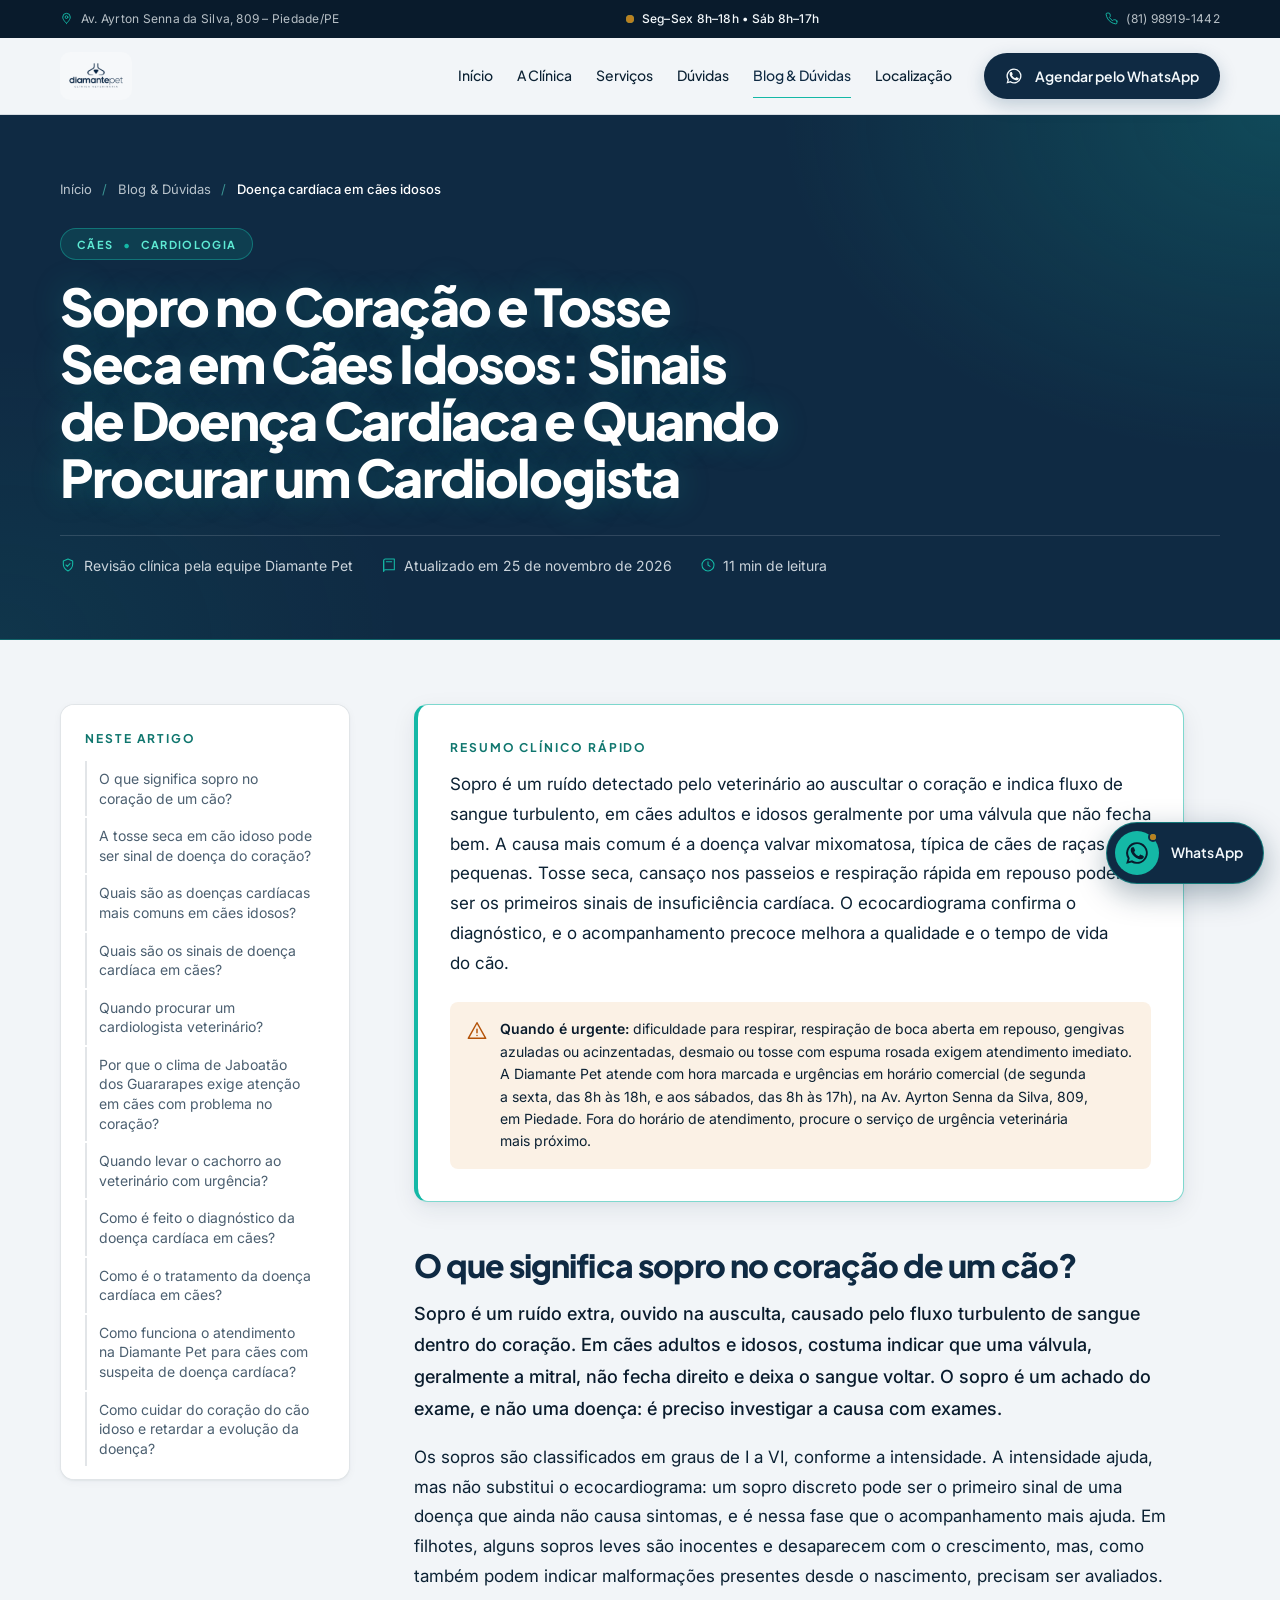
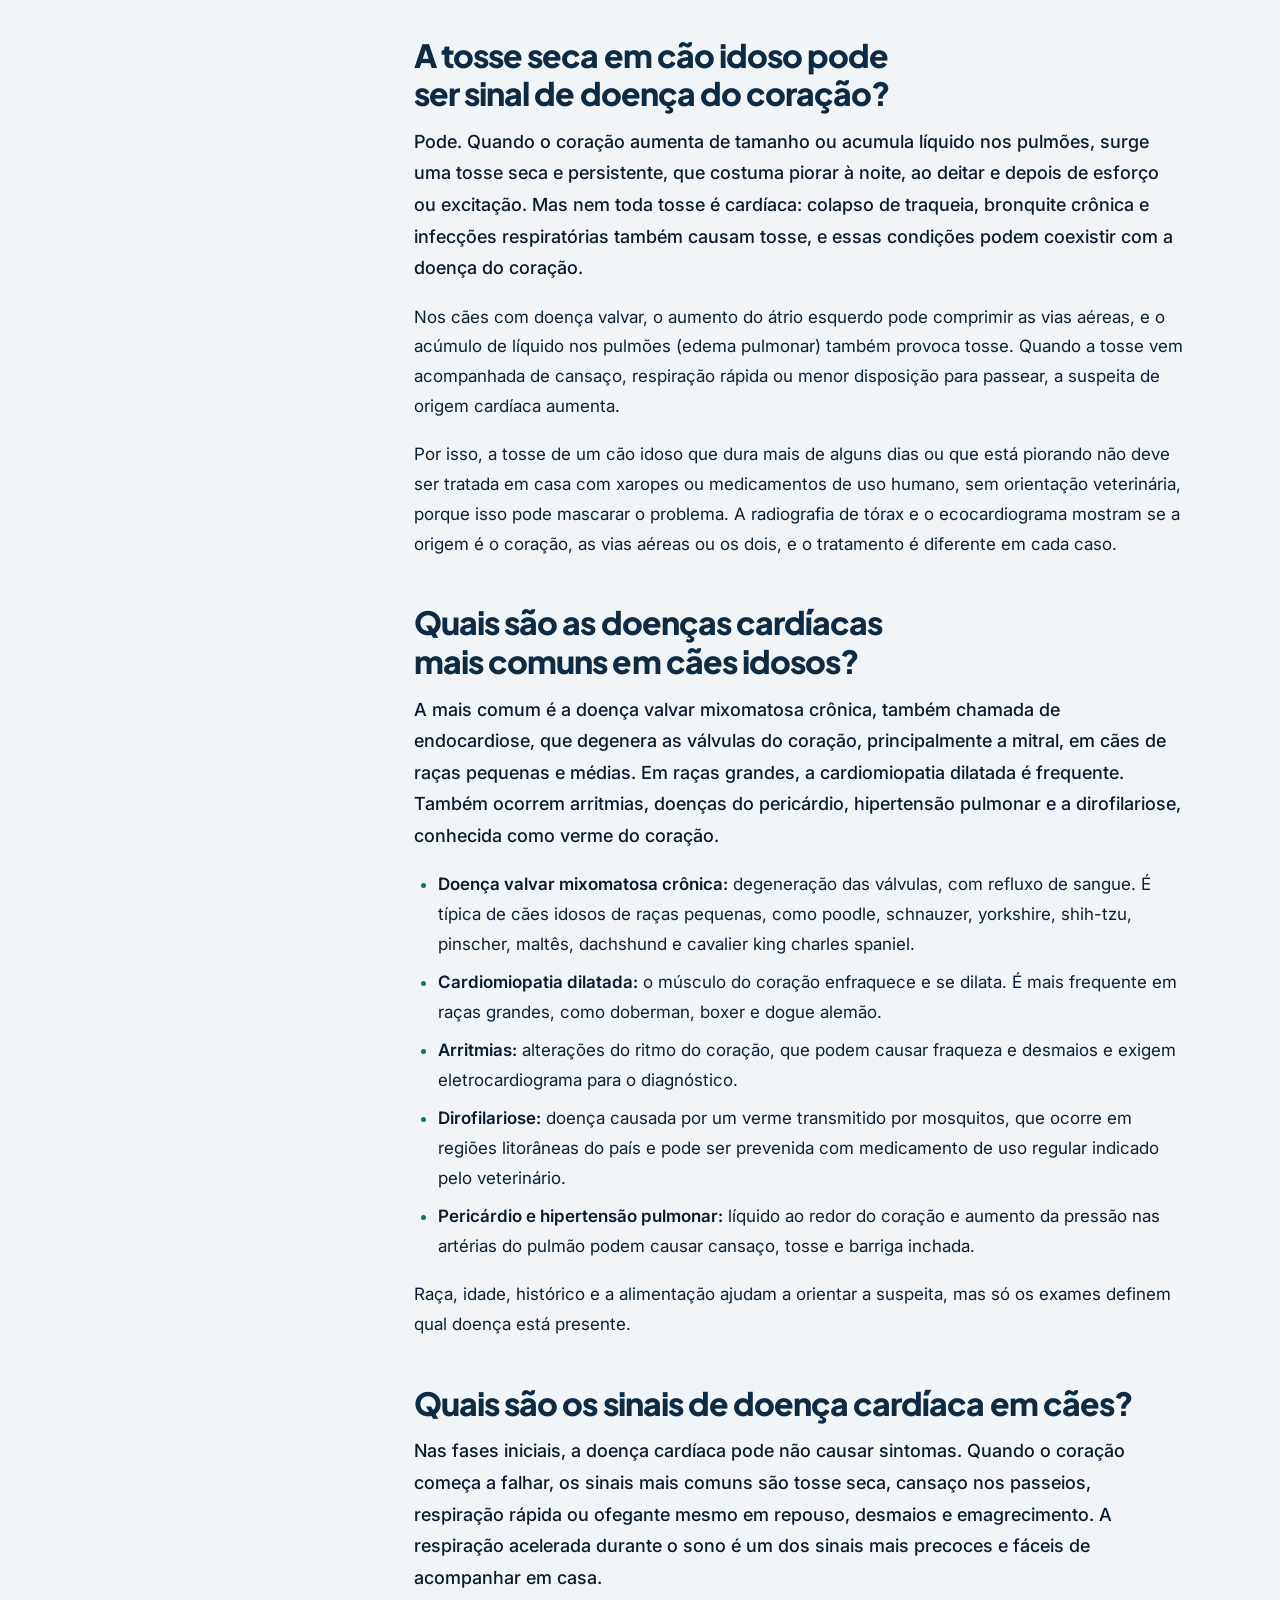
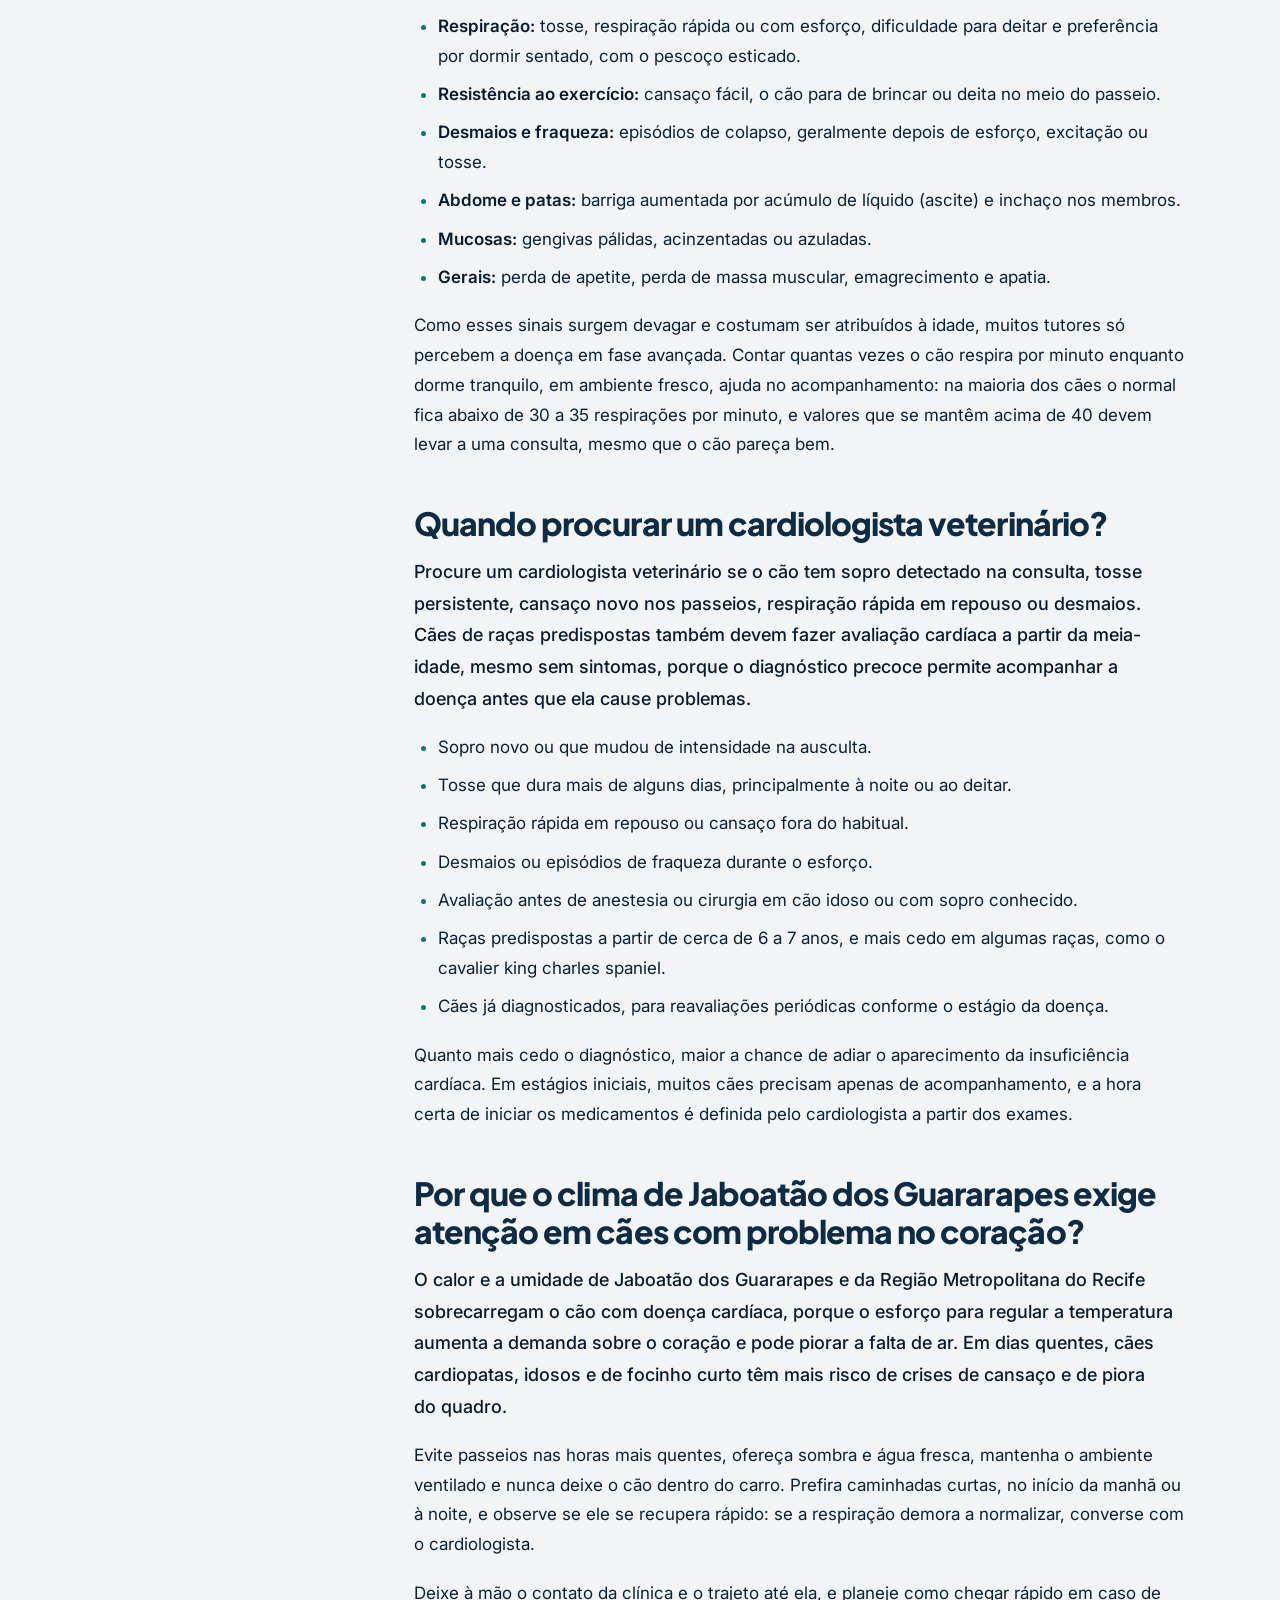
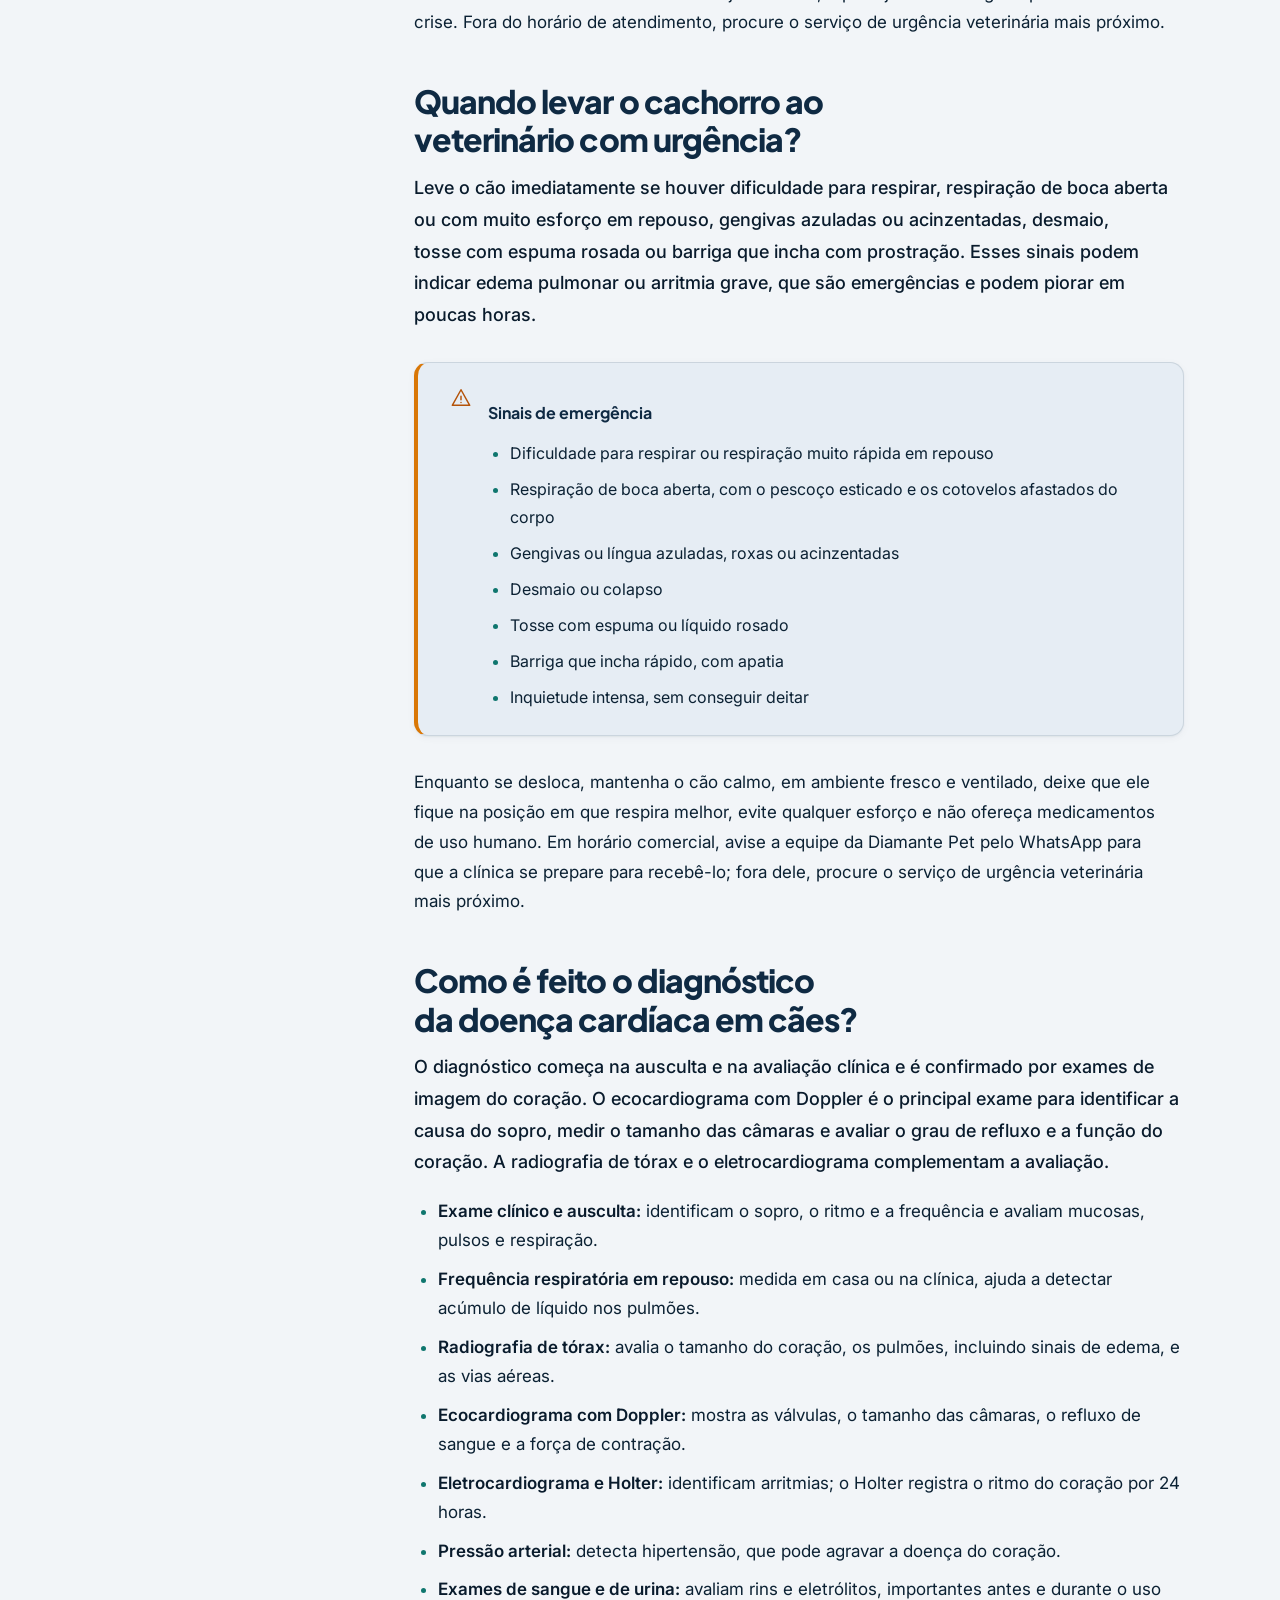
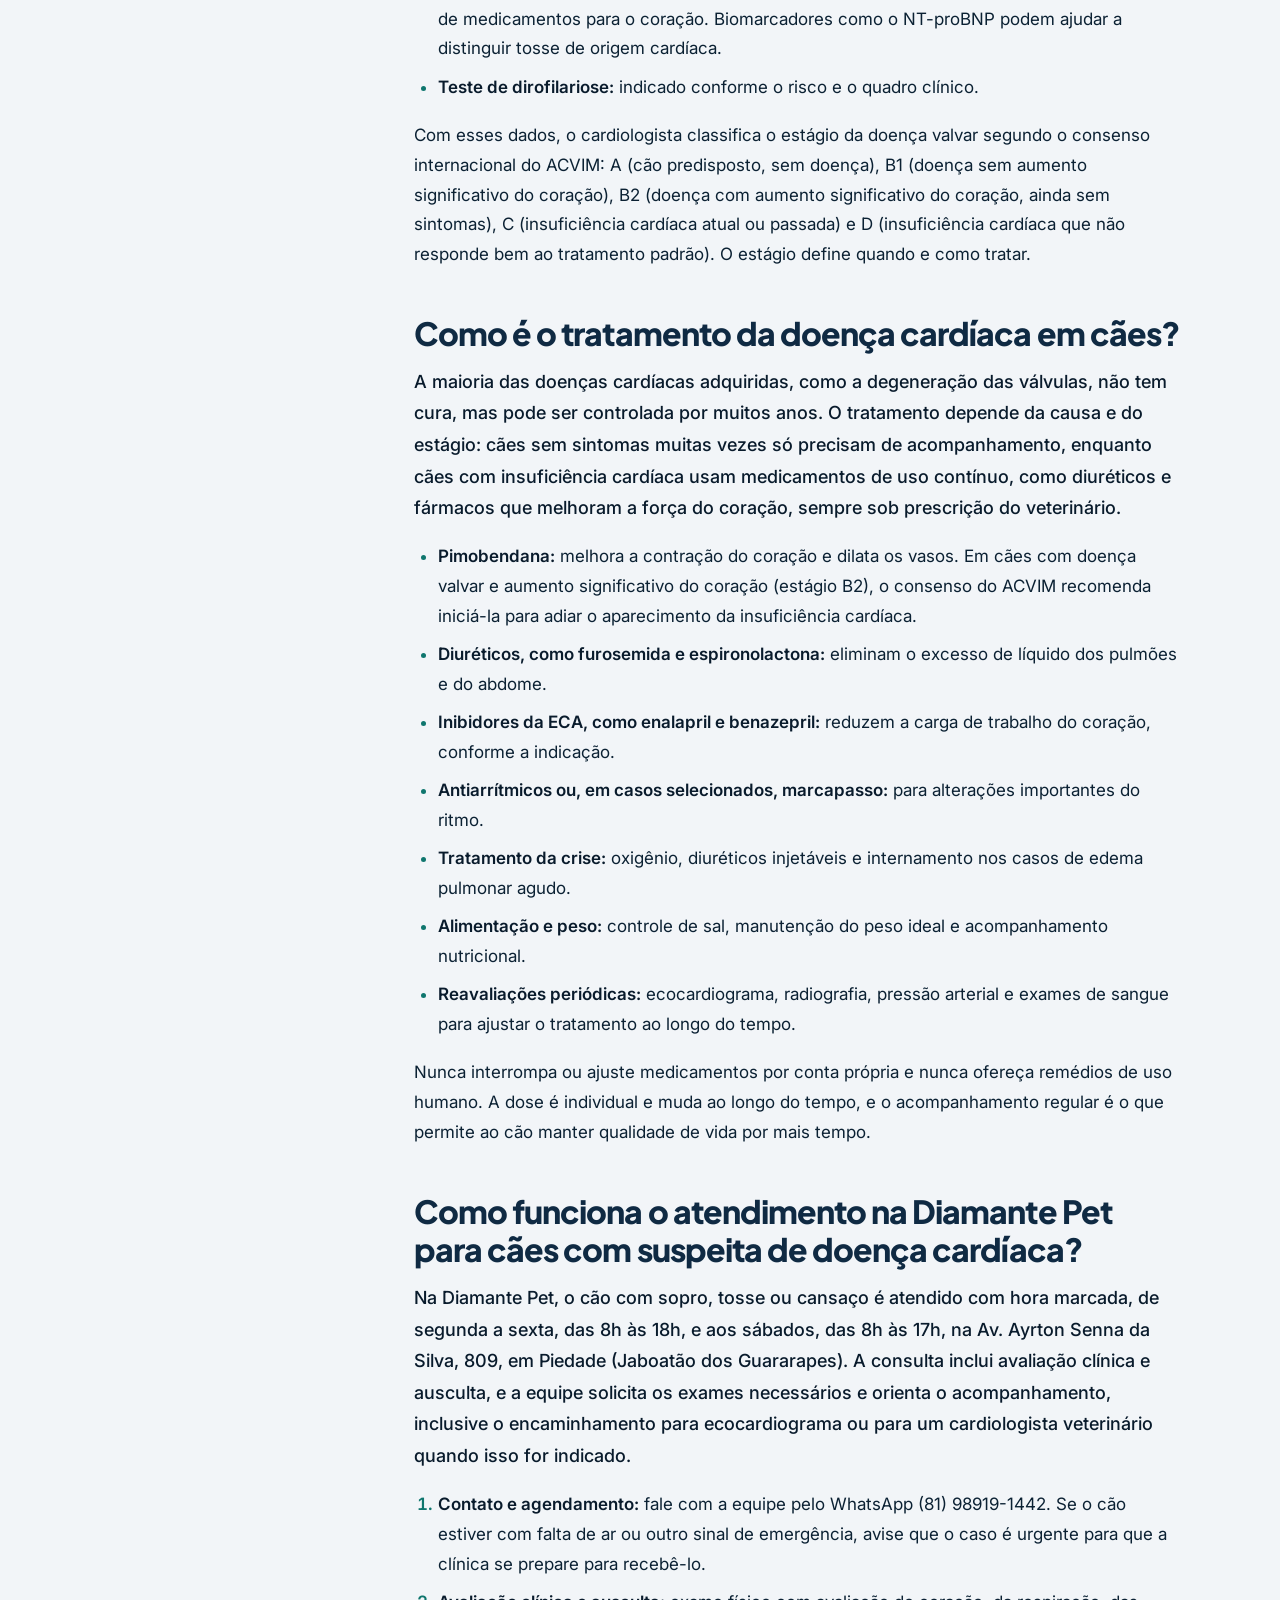
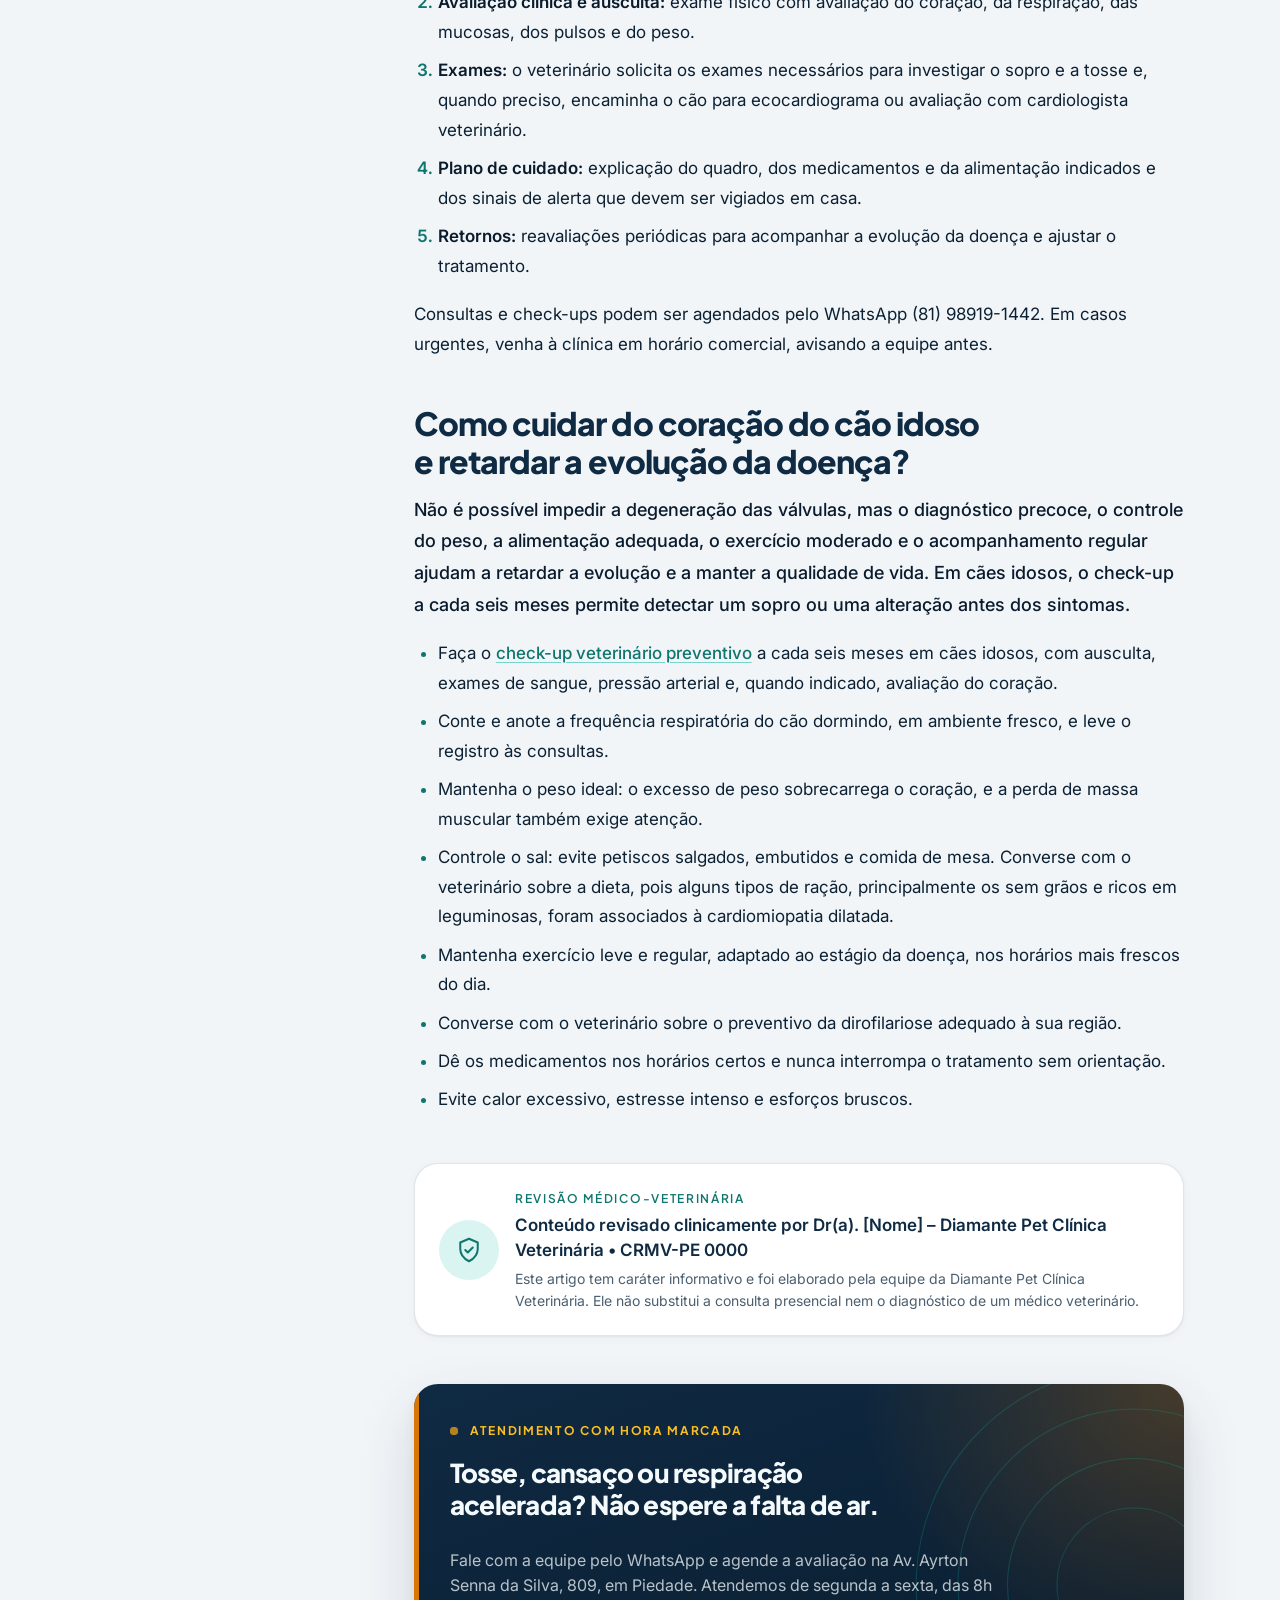
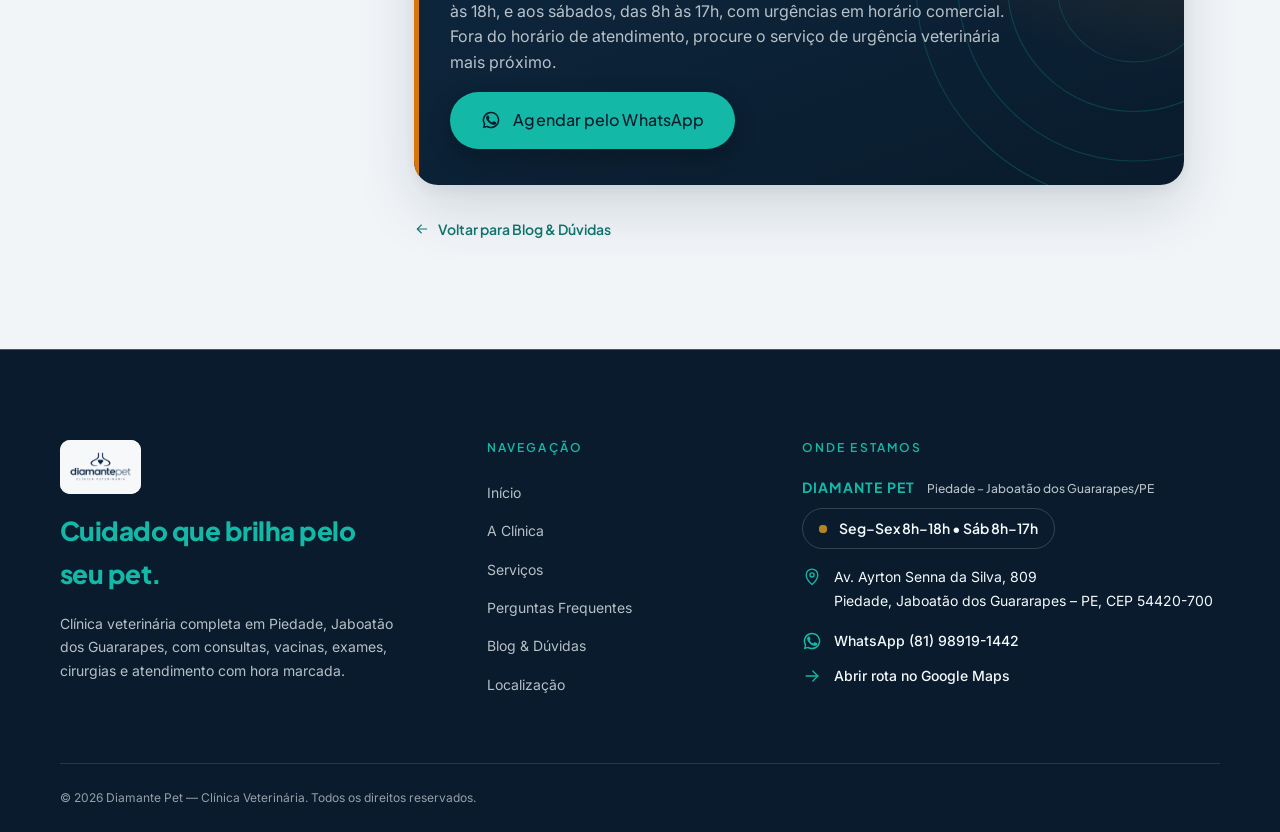
==== commit 66f7cb69: "Add files via upload" ====
--- a/artigo-cardiopatia.html
+++ b/artigo-cardiopatia.html
@@ -4,24 +4,19 @@
   <meta charset="utf-8">
   <meta name="viewport" content="width=device-width, initial-scale=1">
 
-  <title>Sopro no Coração e Tosse Seca em Cães Idosos: Sinais e Quando Procurar um Cardiologista | VetVeritas</title>
-  <meta name="description" content="Sopro e tosse seca em cães idosos podem indicar doença cardíaca. Veja sinais, exames, tratamento e quando procurar um cardiologista em Recife e Aldeia.">
-  <meta name="theme-color" content="#001444">
+  <title>Sopro no Coração e Tosse Seca em Cães Idosos: Sinais e Quando Procurar um Cardiologista | Diamante Pet</title>
+  <meta name="description" content="Sopro e tosse seca em cães idosos podem indicar doença cardíaca. Veja sinais, exames, tratamento e quando procurar um cardiologista em Jaboatão dos Guararapes.">
+  <meta name="theme-color" content="#0F3D5E">
+
   <!-- Favicon -->
-  <link rel="icon" type="image/png" href="[data-uri]">
-  <link rel="apple-touch-icon" href="[data-uri]">
-  <!-- Fallback em SVG (cruz verde) -->
-  <link rel="icon" type="image/svg+xml" href="data:image/svg+xml,%3Csvg xmlns='http://www.w3.org/2000/svg' viewBox='0 0 64 64'%3E%3Crect width='64' height='64' rx='14' fill='%23001444'/%3E%3Cpath d='M26 12h12a4 4 0 0 1 4 4v10h10a4 4 0 0 1 4 4v4a4 4 0 0 1-4 4H42v10a4 4 0 0 1-4 4H26a4 4 0 0 1-4-4V38H12a4 4 0 0 1-4-4v-4a4 4 0 0 1 4-4h10V16a4 4 0 0 1 4-4z' fill='none' stroke='%235AC966' stroke-width='4' stroke-linejoin='round'/%3E%3C/svg%3E">
-  <link rel="canonical" href="https://vetveritas.com.br/artigo-cardiopatia.html">
+  <link rel="icon" type="image/png" href="favicon.png">
 
   <!-- Open Graph -->
   <meta property="og:type" content="article">
   <meta property="og:locale" content="pt_BR">
-  <meta property="og:site_name" content="Centro Veterinário Veritas">
+  <meta property="og:site_name" content="Diamante Pet — Clínica Veterinária">
   <meta property="og:title" content="Sopro no Coração e Tosse Seca em Cães Idosos: Sinais de Doença Cardíaca e Quando Procurar um Cardiologista">
-  <meta property="og:description" content="Sopro e tosse seca em cães idosos podem indicar doença cardíaca. Veja sinais, exames, tratamento e quando procurar um cardiologista em Recife e Aldeia.">
-  <meta property="og:url" content="https://vetveritas.com.br/artigo-cardiopatia.html">
-  <meta property="og:image" content="https://vetveritas.com.br/logo-veritas.png">
+  <meta property="og:description" content="Sopro e tosse seca em cães idosos podem indicar doença cardíaca. Veja sinais, exames, tratamento e quando procurar um cardiologista em Jaboatão dos Guararapes.">
 
   <!-- Fontes -->
   <link rel="preconnect" href="https://fonts.googleapis.com">
@@ -38,66 +33,55 @@
     "@graph": [
       {
         "@type": "VeterinaryCare",
-        "@id": "https://vetveritas.com.br/#organization",
-        "name": "Centro Veterinário Veritas",
-        "alternateName": "VetVeritas",
-        "url": "https://vetveritas.com.br/",
-        "telephone": "+5581999667841",
+        "@id": "#organization",
+        "name": "Diamante Pet Clínica Veterinária",
+        "alternateName": "Diamante Pet",
+        "telephone": "+5581989191442",
         "address": {
           "@type": "PostalAddress",
-          "streetAddress": "Av. Caxangá, 5528",
-          "addressLocality": "Recife",
+          "streetAddress": "Av. Ayrton Senna da Silva, 809",
+          "addressLocality": "Jaboatão dos Guararapes",
           "addressRegion": "PE",
-          "postalCode": "50800-195",
+          "postalCode": "54420-700",
           "addressCountry": "BR"
         },
-        "openingHoursSpecification": {
-          "@type": "OpeningHoursSpecification",
-          "dayOfWeek": [
-            "Monday",
-            "Tuesday",
-            "Wednesday",
-            "Thursday",
-            "Friday",
-            "Saturday",
-            "Sunday"
-          ],
-          "opens": "00:00",
-          "closes": "23:59"
-        }
-      },
-      {
-        "@type": "VeterinaryCare",
-        "@id": "https://vetveritas.com.br/#unidade-aldeia",
-        "name": "Centro Veterinário Veritas – Unidade II Aldeia",
-        "alternateName": "VetVeritas Aldeia",
-        "url": "https://vetveritas.com.br/",
-        "telephone": "+5581983122530",
-        "address": {
-          "@type": "PostalAddress",
-          "streetAddress": "Estr. de Aldeia, km 9,5, nº 9312",
-          "addressLocality": "Camaragibe",
-          "addressRegion": "PE",
-          "postalCode": "54786-013",
-          "addressCountry": "BR"
-        },
-        "parentOrganization": {
-          "@id": "https://vetveritas.com.br/#organization"
-        }
+        "areaServed": {
+          "@type": "City",
+          "name": "Jaboatão dos Guararapes"
+        },
+        "openingHoursSpecification": [
+          {
+            "@type": "OpeningHoursSpecification",
+            "dayOfWeek": [
+              "Monday",
+              "Tuesday",
+              "Wednesday",
+              "Thursday",
+              "Friday"
+            ],
+            "opens": "08:00",
+            "closes": "18:00"
+          },
+          {
+            "@type": "OpeningHoursSpecification",
+            "dayOfWeek": "Saturday",
+            "opens": "08:00",
+            "closes": "17:00"
+          }
+        ]
       },
       {
         "@type": "WebSite",
-        "@id": "https://vetveritas.com.br/#website",
-        "url": "https://vetveritas.com.br/",
-        "name": "Centro Veterinário Veritas",
+        "@id": "#website",
+        "name": "Diamante Pet Clínica Veterinária",
         "inLanguage": "pt-BR",
         "publisher": {
-          "@id": "https://vetveritas.com.br/#organization"
+          "@id": "#organization"
         }
       },
       {
         "@type": "MedicalCondition",
-        "@id": "https://vetveritas.com.br/artigo-cardiopatia.html#condicao-valvar",
+        "@id": "artigo-cardiopatia.html#condicao-valvar",
         "name": "Doença valvar mixomatosa crônica canina",
         "alternateName": [
           "Endocardiose canina",
@@ -147,7 +131,7 @@
       },
       {
         "@type": "MedicalCondition",
-        "@id": "https://vetveritas.com.br/artigo-cardiopatia.html#condicao-icc",
+        "@id": "artigo-cardiopatia.html#condicao-icc",
         "name": "Insuficiência cardíaca congestiva canina",
         "alternateName": [
           "Insuficiência cardíaca em cães",
@@ -195,39 +179,39 @@
           "MedicalWebPage",
           "WebPage"
         ],
-        "@id": "https://vetveritas.com.br/artigo-cardiopatia.html#webpage",
-        "url": "https://vetveritas.com.br/artigo-cardiopatia.html",
+        "@id": "artigo-cardiopatia.html#webpage",
+        "url": "artigo-cardiopatia.html",
         "name": "Sopro no Coração e Tosse Seca em Cães Idosos: Sinais de Doença Cardíaca e Quando Procurar um Cardiologista",
-        "description": "Entenda o que significa o sopro no coração do cão, quando a tosse seca em cães idosos pode ser doença cardíaca, os sinais de insuficiência cardíaca, o diagnóstico, o tratamento, quando procurar um cardiologista veterinário e como funciona o atendimento no Centro Veterinário Veritas, em Recife e em Aldeia (Camaragibe).",
+        "description": "Entenda o que significa o sopro no coração do cão, quando a tosse seca em cães idosos pode ser doença cardíaca, os sinais de insuficiência cardíaca, o diagnóstico, o tratamento, quando procurar um cardiologista veterinário e como funciona o atendimento na Diamante Pet Clínica Veterinária, em Piedade, Jaboatão dos Guararapes – PE.",
         "inLanguage": "pt-BR",
         "isPartOf": {
-          "@id": "https://vetveritas.com.br/#website"
+          "@id": "#website"
         },
         "about": [
           {
-            "@id": "https://vetveritas.com.br/artigo-cardiopatia.html#condicao-valvar"
-          },
-          {
-            "@id": "https://vetveritas.com.br/artigo-cardiopatia.html#condicao-icc"
+            "@id": "artigo-cardiopatia.html#condicao-valvar"
+          },
+          {
+            "@id": "artigo-cardiopatia.html#condicao-icc"
           }
         ],
         "mainEntity": {
-          "@id": "https://vetveritas.com.br/artigo-cardiopatia.html#article"
+          "@id": "artigo-cardiopatia.html#article"
         },
         "breadcrumb": {
-          "@id": "https://vetveritas.com.br/artigo-cardiopatia.html#breadcrumb"
-        },
-        "datePublished": "2026-11-22",
-        "dateModified": "2026-11-22",
-        "lastReviewed": "2026-11-22",
+          "@id": "artigo-cardiopatia.html#breadcrumb"
+        },
+        "datePublished": "2026-11-25",
+        "dateModified": "2026-11-25",
+        "lastReviewed": "2026-11-25",
         "reviewedBy": {
-          "@id": "https://vetveritas.com.br/#organization"
+          "@id": "#organization"
         },
         "author": {
-          "@id": "https://vetveritas.com.br/#organization"
+          "@id": "#organization"
         },
         "publisher": {
-          "@id": "https://vetveritas.com.br/#organization"
+          "@id": "#organization"
         },
         "audience": {
           "@type": "PeopleAudience",
@@ -244,43 +228,43 @@
       },
       {
         "@type": "Article",
-        "@id": "https://vetveritas.com.br/artigo-cardiopatia.html#article",
+        "@id": "artigo-cardiopatia.html#article",
         "headline": "Sopro no Coração e Tosse Seca em Cães Idosos: Sinais de Doença Cardíaca e Quando Procurar um Cardiologista",
-        "description": "Entenda o que significa o sopro no coração do cão, quando a tosse seca em cães idosos pode ser doença cardíaca, os sinais de insuficiência cardíaca, o diagnóstico, o tratamento, quando procurar um cardiologista veterinário e como funciona o atendimento no Centro Veterinário Veritas, em Recife e em Aldeia (Camaragibe).",
+        "description": "Entenda o que significa o sopro no coração do cão, quando a tosse seca em cães idosos pode ser doença cardíaca, os sinais de insuficiência cardíaca, o diagnóstico, o tratamento, quando procurar um cardiologista veterinário e como funciona o atendimento na Diamante Pet Clínica Veterinária, em Piedade, Jaboatão dos Guararapes – PE.",
         "inLanguage": "pt-BR",
         "articleSection": "Doenças em cães",
-        "keywords": "sopro no coração cães, tosse seca cão idoso, doença cardíaca em cães, insuficiência cardíaca canina, endocardiose canina, cardiologista veterinário Recife, cardiologia veterinária Camaragibe, hospital veterinário 24h Recife, VetVeritas",
-        "datePublished": "2026-11-22",
-        "dateModified": "2026-11-22",
+        "keywords": "sopro no coração cães, tosse seca cão idoso, doença cardíaca em cães, insuficiência cardíaca canina, endocardiose canina, cardiologista veterinário, veterinário em Piedade, Jaboatão dos Guararapes, Diamante Pet",
+        "datePublished": "2026-11-25",
+        "dateModified": "2026-11-25",
         "mainEntityOfPage": {
-          "@id": "https://vetveritas.com.br/artigo-cardiopatia.html#webpage"
+          "@id": "artigo-cardiopatia.html#webpage"
         },
         "about": [
           {
-            "@id": "https://vetveritas.com.br/artigo-cardiopatia.html#condicao-valvar"
-          },
-          {
-            "@id": "https://vetveritas.com.br/artigo-cardiopatia.html#condicao-icc"
+            "@id": "artigo-cardiopatia.html#condicao-valvar"
+          },
+          {
+            "@id": "artigo-cardiopatia.html#condicao-icc"
           }
         ],
         "author": {
-          "@id": "https://vetveritas.com.br/#organization"
+          "@id": "#organization"
         },
         "reviewedBy": {
-          "@id": "https://vetveritas.com.br/#organization"
+          "@id": "#organization"
         },
         "publisher": {
-          "@id": "https://vetveritas.com.br/#organization"
+          "@id": "#organization"
         },
         "isAccessibleForFree": true
       },
       {
         "@type": "FAQPage",
-        "@id": "https://vetveritas.com.br/artigo-cardiopatia.html#faq",
-        "url": "https://vetveritas.com.br/artigo-cardiopatia.html",
+        "@id": "artigo-cardiopatia.html#faq",
+        "url": "artigo-cardiopatia.html",
         "inLanguage": "pt-BR",
         "isPartOf": {
-          "@id": "https://vetveritas.com.br/artigo-cardiopatia.html#webpage"
+          "@id": "artigo-cardiopatia.html#webpage"
         },
         "mainEntity": [
           {
@@ -325,15 +309,15 @@
           },
           {
             "@type": "Question",
-            "name": "Por que o clima do Recife e de Aldeia exige atenção em cães com problema no coração?",
-            "acceptedAnswer": {
-              "@type": "Answer",
-              "text": "O calor e a umidade do Recife e de Camaragibe sobrecarregam o cão com doença cardíaca, porque o esforço para regular a temperatura aumenta a demanda sobre o coração e pode piorar a falta de ar. Em dias quentes, cães cardiopatas, idosos e de focinho curto têm mais risco de crises de cansaço e de piora do quadro."
-            }
-          },
-          {
-            "@type": "Question",
-            "name": "Quando levar o cachorro ao hospital veterinário 24h?",
+            "name": "Por que o clima de Jaboatão dos Guararapes exige atenção em cães com problema no coração?",
+            "acceptedAnswer": {
+              "@type": "Answer",
+              "text": "O calor e a umidade de Jaboatão dos Guararapes e da Região Metropolitana do Recife sobrecarregam o cão com doença cardíaca, porque o esforço para regular a temperatura aumenta a demanda sobre o coração e pode piorar a falta de ar. Em dias quentes, cães cardiopatas, idosos e de focinho curto têm mais risco de crises de cansaço e de piora do quadro."
+            }
+          },
+          {
+            "@type": "Question",
+            "name": "Quando levar o cachorro ao veterinário com urgência?",
             "acceptedAnswer": {
               "@type": "Answer",
               "text": "Leve o cão imediatamente se houver dificuldade para respirar, respiração de boca aberta ou com muito esforço em repouso, gengivas azuladas ou acinzentadas, desmaio, tosse com espuma rosada ou barriga que incha com prostração. Esses sinais podem indicar edema pulmonar ou arritmia grave, que são emergências e podem piorar em poucas horas."
@@ -357,10 +341,10 @@
           },
           {
             "@type": "Question",
-            "name": "Como funciona o atendimento de cardiologia e emergência na VetVeritas?",
-            "acceptedAnswer": {
-              "@type": "Answer",
-              "text": "A VetVeritas conta com cardiologia veterinária entre suas mais de 20 especialidades e atende em duas unidades: a Unidade I, na Av. Caxangá, 5528, em Recife, com plantão veterinário presencial 24 horas, e a Unidade II, em Aldeia, em Camaragibe. O cão é avaliado e, nas urgências, estabilizado, os exames são feitos na estrutura do hospital e, se necessário, fica internado com monitoramento. Os especialistas discutem o caso em conjunto antes de definir a conduta."
+            "name": "Como funciona o atendimento na Diamante Pet para cães com suspeita de doença cardíaca?",
+            "acceptedAnswer": {
+              "@type": "Answer",
+              "text": "Na Diamante Pet, o cão com sopro, tosse ou cansaço é atendido com hora marcada, de segunda a sexta, das 8h às 18h, e aos sábados, das 8h às 17h, na Av. Ayrton Senna da Silva, 809, em Piedade (Jaboatão dos Guararapes). A consulta inclui avaliação clínica e ausculta, e a equipe solicita os exames necessários e orienta o acompanhamento, inclusive o encaminhamento para ecocardiograma ou para um cardiologista veterinário quando isso for indicado."
             }
           },
           {
@@ -375,25 +359,25 @@
       },
       {
         "@type": "BreadcrumbList",
-        "@id": "https://vetveritas.com.br/artigo-cardiopatia.html#breadcrumb",
+        "@id": "artigo-cardiopatia.html#breadcrumb",
         "itemListElement": [
           {
             "@type": "ListItem",
             "position": 1,
             "name": "Início",
-            "item": "https://vetveritas.com.br/"
+            "item": "index.html"
           },
           {
             "@type": "ListItem",
             "position": 2,
-            "name": "Blog & Doenças",
-            "item": "https://vetveritas.com.br/blog.html"
+            "name": "Blog & Dúvidas",
+            "item": "blog.html"
           },
           {
             "@type": "ListItem",
             "position": 3,
             "name": "Doença cardíaca em cães idosos",
-            "item": "https://vetveritas.com.br/artigo-cardiopatia.html"
+            "item": "artigo-cardiopatia.html"
           }
         ]
       }
@@ -401,15 +385,11 @@
   }
   </script>
 
-
+<link rel="icon" type="image/png" href="favicon.png">
 </head>
-
 <body>
   <a class="skip-link" href="#conteudo">Ir para o conteúdo principal</a>
 
-  <!-- =====================================================================
-       HEADER
-       ===================================================================== -->
   <header class="site-header">
 
     <!-- Topbar -->
@@ -420,19 +400,19 @@
             <path d="M12 21s7-6.2 7-11.5A7 7 0 0 0 5 9.5C5 14.8 12 21 12 21z"></path>
             <circle cx="12" cy="9.5" r="2.5"></circle>
           </svg>
-          Av. Caxangá, 5528 – Recife/PE
+          Av. Ayrton Senna da Silva, 809 – Piedade/PE
         </span>
 
-        <span class="topbar__item topbar__status" role="status">
+        <span class="topbar__item topbar__status" role="status" data-open-status>
           <span class="pulse" aria-hidden="true"></span>
-          Hospital Aberto Agora • Plantão 24h
+          <span class="js-status-text">Seg–Sex 8h–18h • Sáb 8h–17h</span>
         </span>
 
-        <a class="topbar__item topbar__phone" href="tel:+5581999667841" aria-label="Ligar para (81) 99966-7841">
+        <a class="topbar__item topbar__phone" href="tel:+5581989191442" aria-label="Ligar para (81) 98919-1442">
           <svg width="13" height="13" viewBox="0 0 24 24" fill="none" stroke="currentColor" stroke-width="1.8" stroke-linecap="round" stroke-linejoin="round" aria-hidden="true">
             <path d="M22 16.9v3a2 2 0 0 1-2.2 2 19.8 19.8 0 0 1-8.6-3.1 19.5 19.5 0 0 1-6-6A19.8 19.8 0 0 1 2.1 4.2 2 2 0 0 1 4.1 2h3a2 2 0 0 1 2 1.7c.1 1 .4 1.9.7 2.8a2 2 0 0 1-.5 2.1L8.1 9.9a16 16 0 0 0 6 6l1.3-1.3a2 2 0 0 1 2.1-.4c.9.3 1.8.6 2.8.7a2 2 0 0 1 1.7 2z"></path>
           </svg>
-          <span class="topbar__phone-label">(81) 99966-7841</span>
+          <span class="topbar__phone-label">(81) 98919-1442</span>
         </a>
       </div>
     </div>
@@ -441,31 +421,26 @@
     <div class="nav-bar">
       <div class="container nav-bar__inner">
 
-        <a class="brand" href="index.html" aria-label="Centro Veterinário Veritas – página inicial">
-          <span class="brand__logo">
-            <img src="[data-uri]" alt="Logo Centro Veterinário Veritas" width="640" height="201" decoding="async">
-          </span>
+        <a class="brand" href="index.html" aria-label="Diamante Pet — Clínica Veterinária: página inicial">
+          <span class="brand__logo"><img src="logo-diamante-pet.png" alt="Logo Diamante Pet Clínica Veterinária" width="753" height="360"></span>
         </a>
 
         <nav class="nav" id="site-nav" aria-label="Navegação principal">
           <ul class="nav__list">
             <li><a class="nav__link" href="index.html">Início</a></li>
-            <li><a class="nav__link" href="index.html#hospital">O Hospital</a></li>
-            <li><a class="nav__link" href="index.html#especialidades">Especialidades</a></li>
-            <li><a class="nav__link" href="index.html#equipe">Corpo Clínico</a></li>
-            <li><a class="nav__link" href="blog.html">Blog &amp; Doenças</a></li>
+            <li><a class="nav__link" href="index.html#clinica">A Clínica</a></li>
+            <li><a class="nav__link" href="index.html#servicos">Serviços</a></li>
+            <li><a class="nav__link" href="index.html#faq">Dúvidas</a></li>
+            <li><a class="nav__link" href="blog.html" aria-current="page">Blog &amp; Dúvidas</a></li>
             <li><a class="nav__link" href="index.html#localizacao">Localização</a></li>
           </ul>
 
           <a class="btn btn--primary nav__cta"
-             href="https://wa.me/5581999667841?text=Ol%C3%A1%2C%20preciso%20de%20atendimento%20veterin%C3%A1rio%20para%20o%20meu%20pet."
+             href="https://wa.me/5581989191442?text=Ol%C3%A1%2C%20gostaria%20de%20agendar%20um%20atendimento%20para%20o%20meu%20pet."
              target="_blank" rel="noopener"
-             aria-label="Emergência pelo WhatsApp">
-            <svg width="18" height="18" viewBox="0 0 24 24" fill="currentColor" aria-hidden="true">
-              <path d="M17.5 14.4c-.3-.1-1.7-.8-2-.9-.3-.1-.5-.1-.7.1-.2.3-.8.9-.9 1.1-.2.2-.3.2-.6.1-.3-.1-1.2-.4-2.3-1.4-.8-.8-1.4-1.7-1.6-2-.2-.3 0-.4.1-.6l.4-.5c.1-.2.2-.3.3-.5.1-.2 0-.4 0-.5-.1-.1-.7-1.6-.9-2.2-.2-.6-.5-.5-.7-.5h-.6c-.2 0-.5.1-.8.4-.3.3-1 1-1 2.5s1.1 2.9 1.2 3.1c.1.2 2.1 3.2 5.1 4.5.7.3 1.3.5 1.7.6.7.2 1.4.2 1.9.1.6-.1 1.7-.7 2-1.4.2-.7.2-1.3.2-1.4-.1-.1-.3-.2-.6-.3z"></path>
-              <path d="M12 2a10 10 0 0 0-8.6 15.1L2 22l5-1.3A10 10 0 1 0 12 2zm0 18.2c-1.5 0-3-.4-4.2-1.2l-.3-.2-3 .8.8-2.9-.2-.3A8.200 8.200 0 1 1 12 20.200z"></path>
-            </svg>
-            <span class="nav__cta-label">Emergência / WhatsApp</span>
+             aria-label="Agendar pelo WhatsApp">
+            <svg width="18" height="18" viewBox="0 0 24 24" fill="currentColor" aria-hidden="true"><path d="M17.5 14.4c-.3-.1-1.7-.8-2-.9-.3-.1-.5-.1-.7.1-.2.3-.8.9-.9 1.1-.2.2-.3.2-.6.1-.3-.1-1.2-.4-2.3-1.4-.8-.8-1.4-1.7-1.6-2-.2-.3 0-.4.1-.6l.4-.5c.1-.2.2-.3.3-.5.1-.2 0-.4 0-.5-.1-.1-.7-1.6-.9-2.2-.2-.6-.5-.5-.7-.5h-.6c-.2 0-.5.1-.8.4-.3.3-1 1-1 2.5s1.1 2.9 1.2 3.1c.1.2 2.1 3.2 5.1 4.5.7.3 1.3.5 1.7.6.7.2 1.4.2 1.9.1.6-.1 1.7-.7 2-1.4.2-.7.2-1.3.2-1.4-.1-.1-.3-.2-.6-.3z"></path><path d="M12 2a10 10 0 0 0-8.6 15.1L2 22l5-1.3A10 10 0 1 0 12 2zm0 18.2c-1.5 0-3-.4-4.2-1.2l-.3-.2-3 .8.8-2.9-.2-.3A8.2 8.2 0 1 1 12 20.2z"></path></svg>
+            <span class="nav__cta-label">Agendar pelo WhatsApp</span>
           </a>
 
           <button class="menu-toggle" type="button" aria-expanded="false" aria-controls="site-nav" aria-label="Abrir menu">
@@ -479,52 +454,7 @@
     </div>
   </header>
 
-  <!-- Sprite de ícones (invisível, reutilizado via <use>) -->
-  <svg width="0" height="0" style="position:absolute" aria-hidden="true" focusable="false">
-      <defs>
-        <!-- Pilares / interface -->
-        <symbol id="i-clock" viewBox="0 0 24 24"><circle cx="12" cy="12" r="9"></circle><path d="M12 7v5l3 2"></path></symbol>
-        <symbol id="i-team" viewBox="0 0 24 24"><circle cx="8" cy="8" r="3"></circle><circle cx="16.5" cy="8.5" r="2.5"></circle><path d="M2.5 20c0-3.3 2.4-5.5 5.5-5.5s5.5 2.2 5.5 5.5"></path><path d="M14.5 14.8c.6-.2 1.3-.3 2-.3 2.7 0 5 1.9 5 5"></path></symbol>
-        <symbol id="i-scan" viewBox="0 0 24 24"><path d="M4 8V6a2 2 0 0 1 2-2h2M16 4h2a2 2 0 0 1 2 2v2M20 16v2a2 2 0 0 1-2 2h-2M8 20H6a2 2 0 0 1-2-2v-2"></path><path d="M7 12h3l1.5-3 2 6 1.5-3H17"></path></symbol>
-        <symbol id="i-check" viewBox="0 0 24 24"><path d="M5 12.5l4.5 4.5L19 7.5"></path></symbol>
-        <symbol id="i-arrow" viewBox="0 0 24 24"><path d="M5 12h14"></path><path d="M13 6l6 6-6 6"></path></symbol>
-        <symbol id="i-pin" viewBox="0 0 24 24"><path d="M12 21s7-6.2 7-11.5A7 7 0 0 0 5 9.5C5 14.8 12 21 12 21z"></path><circle cx="12" cy="9.5" r="2.5"></circle></symbol>
-        <symbol id="i-phone" viewBox="0 0 24 24"><path d="M22 16.9v3a2 2 0 0 1-2.2 2 19.8 19.8 0 0 1-8.6-3.1 19.5 19.5 0 0 1-6-6A19.8 19.8 0 0 1 2.1 4.2 2 2 0 0 1 4.1 2h3a2 2 0 0 1 2 1.7c.1 1 .4 1.9.7 2.8a2 2 0 0 1-.5 2.1L8.1 9.9a16 16 0 0 0 6 6l1.3-1.3a2 2 0 0 1 2.1-.4c.9.3 1.8.6 2.8.7a2 2 0 0 1 1.7 2z"></path></symbol>
-        <symbol id="i-wa" viewBox="0 0 24 24"><path d="M17.5 14.4c-.3-.1-1.7-.8-2-.9-.3-.1-.5-.1-.7.1-.2.3-.8.9-.9 1.1-.2.2-.3.2-.6.1-.3-.1-1.2-.4-2.3-1.4-.8-.8-1.4-1.7-1.6-2-.2-.3 0-.4.1-.6l.4-.5c.1-.2.2-.3.3-.5.1-.2 0-.4 0-.5-.1-.1-.7-1.6-.9-2.2-.2-.6-.5-.5-.7-.5h-.6c-.2 0-.5.1-.8.4-.3.3-1 1-1 2.5s1.1 2.9 1.2 3.1c.1.2 2.1 3.2 5.1 4.5.7.3 1.3.5 1.7.6.7.2 1.4.2 1.9.1.6-.1 1.7-.7 2-1.4.2-.7.2-1.3.2-1.4-.1-.1-.3-.2-.6-.3z"></path><path d="M12 2a10 10 0 0 0-8.6 15.1L2 22l5-1.3A10 10 0 1 0 12 2zm0 18.2c-1.5 0-3-.4-4.2-1.2l-.3-.2-3 .8.8-2.9-.2-.3A8.2 8.2 0 1 1 12 20.2z"></path></symbol>
-
-        <!-- Especialidades -->
-        <symbol id="i-neuro" viewBox="0 0 24 24"><path d="M9.5 4a2.5 2.5 0 0 0-2.4 1.8A3 3 0 0 0 5 9a3 3 0 0 0 .8 3.7A3 3 0 0 0 6 18a3 3 0 0 0 3 2 3 3 0 0 0 3-2.5v-11A2.5 2.5 0 0 0 9.5 4z"></path><path d="M14.5 4a2.5 2.5 0 0 1 2.4 1.8A3 3 0 0 1 19 9a3 3 0 0 1-.8 3.7A3 3 0 0 1 18 18a3 3 0 0 1-3 2 3 3 0 0 1-3-2.5"></path></symbol>
-        <symbol id="i-bone" viewBox="0 0 24 24"><path d="M7 17L17 7"></path><circle cx="5.5" cy="15.5" r="1.8"></circle><circle cx="8.5" cy="18.5" r="1.8"></circle><circle cx="15.5" cy="5.5" r="1.8"></circle><circle cx="18.5" cy="8.5" r="1.8"></circle></symbol>
-        <symbol id="i-monitor" viewBox="0 0 24 24"><rect x="3" y="4" width="18" height="12" rx="2"></rect><path d="M8 20h8M12 16v4"></path><path d="M6 10h3l1.5-3 3 6 1.5-3h3"></path></symbol>
-        <symbol id="i-skin" viewBox="0 0 24 24"><circle cx="11" cy="11" r="6.5"></circle><path d="M20 20l-4.5-4.5M9 10h.01M12.5 9h.01M11.5 13h.01"></path></symbol>
-        <symbol id="i-moon" viewBox="0 0 24 24"><path d="M21 12.8A9 9 0 1 1 11.2 3a7 7 0 0 0 9.8 9.8z"></path></symbol>
-        <symbol id="i-cell" viewBox="0 0 24 24"><circle cx="12" cy="12" r="9"></circle><circle cx="9.5" cy="10" r="2"></circle><circle cx="15" cy="14.5" r="1.5"></circle></symbol>
-        <symbol id="i-tooth" viewBox="0 0 24 24"><path d="M12 6c-1.2 0-2-1-4-1-2.5 0-4 2-4 4.5 0 2 1 3 1.5 5C6 17 6.5 21 8.5 21c1.8 0 1.5-4 3.5-4s1.7 4 3.5 4c2 0 2.5-4 3-6.5.5-2 1.5-3 1.5-5C20 7 18.5 5 16 5c-2 0-2.8 1-4 1z"></path></symbol>
-        <symbol id="i-leaf" viewBox="0 0 24 24"><path d="M5 19c0-9 5-14 14-14 0 9-5 14-14 14z"></path><path d="M5 19L14 10"></path></symbol>
-        <symbol id="i-heart" viewBox="0 0 24 24"><path d="M12 20s-7-4.4-7-10a4 4 0 0 1 7-2.6A4 4 0 0 1 19 10c0 5.6-7 10-7 10z"></path></symbol>
-        <symbol id="i-bowl" viewBox="0 0 24 24"><path d="M3.5 11h17a8.5 8.5 0 0 1-17 0z"></path><path d="M9 7c0-1.5 1.5-1.5 1.5-3M14 7c0-1.5 1.5-1.5 1.5-3M8.5 21h7"></path></symbol>
-        <symbol id="i-move" viewBox="0 0 24 24"><circle cx="12" cy="5" r="2"></circle><path d="M12 8v5M12 13l-3.5 6M12 13l3.5 6M6.5 10.5L12 9l5.5 1.5"></path></symbol>
-        <symbol id="i-bolt" viewBox="0 0 24 24"><path d="M13 3L5 13.5h6L10 21l8-10.5h-6z"></path></symbol>
-        <symbol id="i-kidney" viewBox="0 0 24 24"><path d="M14 4c3.5 0 6 3 6 7.5S17.5 20 13.5 20c-2.5 0-3.5-1.5-3.5-3 0-2 2-2.5 2-4.5 0-1.5-1.5-2-3-2.5C6.5 9.2 5.5 8 6 6.5 6.8 4.8 11 4 14 4z"></path></symbol>
-        <symbol id="i-womb" viewBox="0 0 24 24"><circle cx="12" cy="12" r="9"></circle><path d="M12 16.5s-3.5-2.2-3.5-4.8a2 2 0 0 1 3.5-1.3 2 2 0 0 1 3.5 1.3c0 2.6-3.5 4.8-3.5 4.8z"></path></symbol>
-        <symbol id="i-eye" viewBox="0 0 24 24"><path d="M2 12s3.5-7 10-7 10 7 10 7-3.5 7-10 7S2 12 2 12z"></path><circle cx="12" cy="12" r="3"></circle></symbol>
-        <symbol id="i-cat" viewBox="0 0 24 24"><path d="M5 4l3.5 3h7L19 4v9a7 7 0 0 1-14 0z"></path><path d="M9.5 12h.01M14.5 12h.01M10.5 15.5q1.5 1 3 0"></path></symbol>
-        <symbol id="i-gut" viewBox="0 0 24 24"><path d="M5 6h10a3 3 0 0 1 0 6H9a3 3 0 0 0 0 6h10"></path></symbol>
-        <symbol id="i-lungs" viewBox="0 0 24 24"><path d="M12 3v8M12 11l-2.5 2M12 11l2.5 2"></path><path d="M9.5 8C7 8 4.5 13 4 17c-.3 2.5 1 3.5 2.5 3.5 2 0 3-1.5 3-3.5z"></path><path d="M14.5 8C17 8 19.5 13 20 17c.3 2.5-1 3.5-2.5 3.5-2 0-3-1.5-3-3.5z"></path></symbol>
-        <symbol id="i-sliders" viewBox="0 0 24 24"><path d="M4 7h8.5M17.5 7H20M4 17h2.5M11.5 17H20"></path><circle cx="15" cy="7" r="2.5"></circle><circle cx="9" cy="17" r="2.5"></circle></symbol>
-        <symbol id="i-drop" viewBox="0 0 24 24"><path d="M12 3s6.5 6.5 6.5 11a6.5 6.5 0 0 1-13 0C5.5 9.5 12 3 12 3z"></path></symbol>
-        <symbol id="i-search" viewBox="0 0 24 24"><circle cx="11" cy="11" r="6.5"></circle><path d="M20 20l-4.5-4.5"></path></symbol>
-        <symbol id="i-alert" viewBox="0 0 24 24"><path d="M12 3l9.5 17h-19z"></path><path d="M12 10v4M12 17h.01"></path></symbol>
-        <symbol id="i-book" viewBox="0 0 24 24"><path d="M4 5.5A2.5 2.5 0 0 1 6.5 3H20v16H6.5A2.5 2.5 0 0 0 4 21.5z"></path><path d="M4 21.5V5.5M8 7h8"></path></symbol>
-        <symbol id="i-close" viewBox="0 0 24 24"><path d="M6 6l12 12M18 6L6 18"></path></symbol>
-        <symbol id="i-shield" viewBox="0 0 24 24"><path d="M12 3l7.5 3v5.5c0 4.5-3 8-7.5 9.5-4.5-1.5-7.5-5-7.5-9.5V6z"></path><path d="M9 12l2.2 2.2L15.5 10"></path></symbol>
-      </defs>
-    </svg>
-
-  <!-- =====================================================================
-       CONTEÚDO PRINCIPAL
-       ===================================================================== -->
-    <main id="conteudo">
+  <main id="conteudo">
 
     <!-- Cabeçalho do artigo -->
     <header class="article-hero">
@@ -533,7 +463,7 @@
         <nav class="breadcrumb" aria-label="Você está em">
           <ol>
             <li><a href="index.html">Início</a></li>
-            <li><a href="blog.html">Blog &amp; Doenças</a></li>
+            <li><a href="blog.html">Blog &amp; Dúvidas</a></li>
             <li><span aria-current="page">Doença cardíaca em cães idosos</span></li>
           </ol>
         </nav>
@@ -548,11 +478,11 @@
         <ul class="article-meta" aria-label="Informações do artigo">
           <li>
             <svg class="icon" width="16" height="16" aria-hidden="true" focusable="false"><use href="#i-shield"></use></svg>
-            Revisão clínica pela equipe VetVeritas
+            Revisão clínica pela equipe Diamante Pet
           </li>
           <li>
             <svg class="icon" width="16" height="16" aria-hidden="true" focusable="false"><use href="#i-book"></use></svg>
-            Atualizado em <time datetime="2026-11-22">22 de novembro de 2026</time>
+            Atualizado em <time datetime="2026-11-25">25 de novembro de 2026</time>
           </li>
           <li>
             <svg class="icon" width="16" height="16" aria-hidden="true" focusable="false"><use href="#i-clock"></use></svg>
@@ -575,11 +505,11 @@
             <li><a href="#doencas">Quais são as doenças cardíacas mais comuns em cães idosos?</a></li>
             <li><a href="#sintomas">Quais são os sinais de doença cardíaca em cães?</a></li>
             <li><a href="#cardiologista">Quando procurar um cardiologista veterinário?</a></li>
-            <li><a href="#recife">Por que o clima do Recife e de Aldeia exige atenção em cães com problema no coração?</a></li>
-            <li><a href="#quando-hospital">Quando levar o cachorro ao hospital veterinário 24h?</a></li>
+            <li><a href="#regiao">Por que o clima de Jaboatão dos Guararapes exige atenção em cães com problema no coração?</a></li>
+            <li><a href="#quando-urgencia">Quando levar o cachorro ao veterinário com urgência?</a></li>
             <li><a href="#diagnostico">Como é feito o diagnóstico da doença cardíaca em cães?</a></li>
             <li><a href="#tratamento">Como é o tratamento da doença cardíaca em cães?</a></li>
-            <li><a href="#vetveritas">Como funciona o atendimento de cardiologia e emergência na VetVeritas?</a></li>
+            <li><a href="#atendimento">Como funciona o atendimento na Diamante Pet para cães com suspeita de doença cardíaca?</a></li>
             <li><a href="#cuidados">Como cuidar do coração do cão idoso e retardar a evolução da doença?</a></li>
           </ol>
         </aside>
@@ -596,7 +526,7 @@
             <div class="tldr__alert" role="note">
               <svg class="icon" width="22" height="22" aria-hidden="true" focusable="false"><use href="#i-alert"></use></svg>
               <p>
-                <strong>Quando é urgente:</strong> dificuldade para respirar, respiração de boca aberta em repouso, gengivas azuladas ou acinzentadas, desmaio ou tosse com espuma rosada exigem atendimento imediato. O VetVeritas atende 24 horas na Unidade I, na Av. Caxangá, 5528, Recife, e tem a Unidade II em Aldeia, Camaragibe.
+                <strong>Quando é urgente:</strong> dificuldade para respirar, respiração de boca aberta em repouso, gengivas azuladas ou acinzentadas, desmaio ou tosse com espuma rosada exigem atendimento imediato. A Diamante Pet atende com hora marcada e urgências em horário comercial (de segunda a sexta, das 8h às 18h, e aos sábados, das 8h às 17h), na Av. Ayrton Senna da Silva, 809, em Piedade. Fora do horário de atendimento, procure o serviço de urgência veterinária mais próximo.
               </p>
             </div>
           </aside>
@@ -656,15 +586,15 @@
         <p>Quanto mais cedo o diagnóstico, maior a chance de adiar o aparecimento da insuficiência cardíaca. Em estágios iniciais, muitos cães precisam apenas de acompanhamento, e a hora certa de iniciar os medicamentos é definida pelo cardiologista a partir dos exames.</p>
         </section>
 
-        <section class="article__section" aria-labelledby="h-recife">
-          <h2 id="recife"><span id="h-recife">Por que o clima do Recife e de Aldeia exige atenção em cães com problema no coração?</span></h2>
-          <p class="answer">O calor e a umidade do Recife e de Camaragibe sobrecarregam o cão com doença cardíaca, porque o esforço para regular a temperatura aumenta a demanda sobre o coração e pode piorar a falta de ar. Em dias quentes, cães cardiopatas, idosos e de focinho curto têm mais risco de crises de cansaço e de piora do quadro.</p>
+        <section class="article__section" aria-labelledby="h-regiao">
+          <h2 id="regiao"><span id="h-regiao">Por que o clima de Jaboatão dos Guararapes exige atenção em cães com problema no coração?</span></h2>
+          <p class="answer">O calor e a umidade de Jaboatão dos Guararapes e da Região Metropolitana do Recife sobrecarregam o cão com doença cardíaca, porque o esforço para regular a temperatura aumenta a demanda sobre o coração e pode piorar a falta de ar. Em dias quentes, cães cardiopatas, idosos e de focinho curto têm mais risco de crises de cansaço e de piora do quadro.</p>
         <p>Evite passeios nas horas mais quentes, ofereça sombra e água fresca, mantenha o ambiente ventilado e nunca deixe o cão dentro do carro. Prefira caminhadas curtas, no início da manhã ou à noite, e observe se ele se recupera rápido: se a respiração demora a normalizar, converse com o cardiologista.</p>
-        <p>Se você mora em uma área mais afastada, como partes de Aldeia, deixe o contato e o trajeto até o hospital à mão e planeje como chegar rápido em caso de crise.</p>
-        </section>
-
-        <section class="article__section" aria-labelledby="h-quando-hospital">
-          <h2 id="quando-hospital"><span id="h-quando-hospital">Quando levar o cachorro ao hospital veterinário 24h?</span></h2>
+        <p>Deixe à mão o contato da clínica e o trajeto até ela, e planeje como chegar rápido em caso de crise. Fora do horário de atendimento, procure o serviço de urgência veterinária mais próximo.</p>
+        </section>
+
+        <section class="article__section" aria-labelledby="h-quando-urgencia">
+          <h2 id="quando-urgencia"><span id="h-quando-urgencia">Quando levar o cachorro ao veterinário com urgência?</span></h2>
           <p class="answer">Leve o cão imediatamente se houver dificuldade para respirar, respiração de boca aberta ou com muito esforço em repouso, gengivas azuladas ou acinzentadas, desmaio, tosse com espuma rosada ou barriga que incha com prostração. Esses sinais podem indicar edema pulmonar ou arritmia grave, que são emergências e podem piorar em poucas horas.</p>
         <div class="callout" role="note">
           <span class="callout__icon"><svg class="icon" width="22" height="22" aria-hidden="true" focusable="false"><use href="#i-alert"></use></svg></span>
@@ -681,7 +611,7 @@
             </ul>
           </div>
         </div>
-        <p>Enquanto se desloca, mantenha o cão calmo, em ambiente fresco e ventilado, deixe que ele fique na posição em que respira melhor, evite qualquer esforço e não ofereça medicamentos de uso humano. Avise a equipe pelo WhatsApp para que o hospital se prepare para recebê-lo.</p>
+        <p>Enquanto se desloca, mantenha o cão calmo, em ambiente fresco e ventilado, deixe que ele fique na posição em que respira melhor, evite qualquer esforço e não ofereça medicamentos de uso humano. Em horário comercial, avise a equipe da Diamante Pet pelo WhatsApp para que a clínica se prepare para recebê-lo; fora dele, procure o serviço de urgência veterinária mais próximo.</p>
         </section>
 
         <section class="article__section" aria-labelledby="h-diagnostico">
@@ -715,18 +645,17 @@
         <p>Nunca interrompa ou ajuste medicamentos por conta própria e nunca ofereça remédios de uso humano. A dose é individual e muda ao longo do tempo, e o acompanhamento regular é o que permite ao cão manter qualidade de vida por mais tempo.</p>
         </section>
 
-        <section class="article__section" aria-labelledby="h-vetveritas">
-          <h2 id="vetveritas"><span id="h-vetveritas">Como funciona o atendimento de cardiologia e emergência na VetVeritas?</span></h2>
-          <p class="answer">A VetVeritas conta com cardiologia veterinária entre suas mais de 20 especialidades e atende em duas unidades: a Unidade I, na Av. Caxangá, 5528, em Recife, com plantão veterinário presencial 24 horas, e a Unidade II, em Aldeia, em Camaragibe. O cão é avaliado e, nas urgências, estabilizado, os exames são feitos na estrutura do hospital e, se necessário, fica internado com monitoramento. Os especialistas discutem o caso em conjunto antes de definir a conduta.</p>
+        <section class="article__section" aria-labelledby="h-atendimento">
+          <h2 id="atendimento"><span id="h-atendimento">Como funciona o atendimento na Diamante Pet para cães com suspeita de doença cardíaca?</span></h2>
+          <p class="answer">Na Diamante Pet, o cão com sopro, tosse ou cansaço é atendido com hora marcada, de segunda a sexta, das 8h às 18h, e aos sábados, das 8h às 17h, na Av. Ayrton Senna da Silva, 809, em Piedade (Jaboatão dos Guararapes). A consulta inclui avaliação clínica e ausculta, e a equipe solicita os exames necessários e orienta o acompanhamento, inclusive o encaminhamento para ecocardiograma ou para um cardiologista veterinário quando isso for indicado.</p>
         <ol>
-          <li><strong>Contato e chegada:</strong> avise a equipe pelo WhatsApp da unidade mais próxima enquanto se desloca: Caxangá (81) 99966-7841 ou Aldeia (81) 98312-2530.</li>
-          <li><strong>Estabilização:</strong> nas urgências, atendimento imediato, sem filas, para aliviar a falta de ar e estabilizar o paciente antes de aprofundar os exames.</li>
-          <li><strong>Diagnóstico no próprio hospital:</strong> ausculta, exames de imagem do coração, eletrocardiograma e exames de sangue realizados no mesmo endereço, sem deslocamentos desnecessários.</li>
-          <li><strong>Discussão clínica:</strong> especialistas de áreas como cardiologia, pneumologia e medicina intensiva avaliam o caso em conjunto, inclusive o risco anestésico quando há necessidade de procedimento.</li>
-          <li><strong>Internamento:</strong> quando indicado, o paciente permanece em observação com monitoramento contínuo.</li>
-          <li><strong>Comunicação com o tutor:</strong> explicação do estágio da doença, do plano de tratamento, dos sinais de alerta que devem ser vigiados em casa e dos retornos de acompanhamento.</li>
+          <li><strong>Contato e agendamento:</strong> fale com a equipe pelo WhatsApp (81) 98919-1442. Se o cão estiver com falta de ar ou outro sinal de emergência, avise que o caso é urgente para que a clínica se prepare para recebê-lo.</li>
+          <li><strong>Avaliação clínica e ausculta:</strong> exame físico com avaliação do coração, da respiração, das mucosas, dos pulsos e do peso.</li>
+          <li><strong>Exames:</strong> o veterinário solicita os exames necessários para investigar o sopro e a tosse e, quando preciso, encaminha o cão para ecocardiograma ou avaliação com cardiologista veterinário.</li>
+          <li><strong>Plano de cuidado:</strong> explicação do quadro, dos medicamentos e da alimentação indicados e dos sinais de alerta que devem ser vigiados em casa.</li>
+          <li><strong>Retornos:</strong> reavaliações periódicas para acompanhar a evolução da doença e ajustar o tratamento.</li>
         </ol>
-        <p>Consultas de cardiologia e check-ups podem ser agendados pelo WhatsApp da unidade escolhida. Em emergências, o tutor pode ir diretamente ao hospital, sem agendamento.</p>
+        <p>Consultas e check-ups podem ser agendados pelo WhatsApp (81) 98919-1442. Em casos urgentes, venha à clínica em horário comercial, avisando a equipe antes.</p>
         </section>
 
         <section class="article__section" aria-labelledby="h-cuidados">
@@ -752,14 +681,14 @@
             <div class="author-box__body">
               <p class="author-box__label" id="author-title">Revisão médico-veterinária</p>
               <!-- EDITAR: substitua [Nome] pelo nome do médico revisor e 0000 pelo número do CRMV-PE -->
-              <p class="author-box__text">Conteúdo revisado clinicamente por Dr(a). [Nome] – Especialista VetVeritas • CRMV-PE 0000</p>
+              <p class="author-box__text">Conteúdo revisado clinicamente por Dr(a). [Nome] – Diamante Pet Clínica Veterinária • CRMV-PE 0000</p>
               <p class="author-box__note">
-                Este artigo tem caráter informativo e foi elaborado pela equipe do Centro Veterinário Veritas. Ele não substitui a consulta presencial nem o diagnóstico de um médico veterinário.
+                Este artigo tem caráter informativo e foi elaborado pela equipe da Diamante Pet Clínica Veterinária. Ele não substitui a consulta presencial nem o diagnóstico de um médico veterinário.
               </p>
             </div>
           </aside>
 
-          <!-- CTA de emergência contextual -->
+          <!-- CTA contextual -->
           <aside class="emergency-cta" aria-labelledby="cta-title">
             <svg class="emergency-cta__rings" viewBox="0 0 400 400" aria-hidden="true" focusable="false">
               <g fill="none" stroke="currentColor" stroke-width="1">
@@ -772,24 +701,24 @@
             <div class="emergency-cta__content">
               <span class="emergency-cta__status">
                 <span class="pulse" aria-hidden="true"></span>
-                Plantão veterinário aberto agora
+                Atendimento com hora marcada
               </span>
               <h2 class="emergency-cta__title" id="cta-title">Tosse, cansaço ou respiração acelerada? Não espere a falta de ar.</h2>
               <p class="emergency-cta__text">
-                Avise a equipe pelo WhatsApp enquanto vem para a Av. Caxangá, 5528, no Recife. Atendemos 24 horas, todos os dias. Na Unidade II, em Aldeia (Camaragibe), chame <a href="https://wa.me/5581983122530" target="_blank" rel="noopener">(81) 98312-2530</a>.
+                Fale com a equipe pelo WhatsApp e agende a avaliação na Av. Ayrton Senna da Silva, 809, em Piedade. Atendemos de segunda a sexta, das 8h às 18h, e aos sábados, das 8h às 17h, com urgências em horário comercial. Fora do horário de atendimento, procure o serviço de urgência veterinária mais próximo.
               </p>
               <a class="btn btn--accent btn--lg"
-                 href="https://wa.me/5581999667841?text=Ol%C3%A1%2C%20meu%20cachorro%20idoso%20est%C3%A1%20com%20tosse%20e%20respira%C3%A7%C3%A3o%20acelerada%20e%20pode%20ter%20problema%20no%20cora%C3%A7%C3%A3o.%20Preciso%20de%20atendimento."
+                 href="https://wa.me/5581989191442?text=Ol%C3%A1%2C%20meu%20cachorro%20idoso%20est%C3%A1%20com%20tosse%20e%20respira%C3%A7%C3%A3o%20acelerada%20e%20pode%20ter%20problema%20no%20cora%C3%A7%C3%A3o.%20Preciso%20de%20atendimento."
                  target="_blank" rel="noopener">
                 <svg class="icon-fill" width="20" height="20" aria-hidden="true" focusable="false"><use href="#i-wa"></use></svg>
-                Emergência 24h pelo WhatsApp
+                Agendar pelo WhatsApp
               </a>
             </div>
           </aside>
 
           <a class="article__back" href="blog.html">
             <svg class="icon article__back-icon" width="16" height="16" aria-hidden="true" focusable="false"><use href="#i-arrow"></use></svg>
-            Voltar para Blog &amp; Doenças
+            Voltar para Blog &amp; Dúvidas
           </a>
 
         </article>
@@ -799,24 +728,37 @@
 
   </main>
 
-  <!-- =====================================================================
-       RODAPÉ INSTITUCIONAL + BOTÃO FLUTUANTE
-       ===================================================================== -->
+  <svg width="0" height="0" style="position:absolute" aria-hidden="true" focusable="false">
+      <defs>
+        <symbol id="i-clock" viewBox="0 0 24 24"><circle cx="12" cy="12" r="9"></circle><path d="M12 7v5l3 2"></path></symbol>
+        <symbol id="i-scan" viewBox="0 0 24 24"><path d="M4 8V6a2 2 0 0 1 2-2h2M16 4h2a2 2 0 0 1 2 2v2M20 16v2a2 2 0 0 1-2 2h-2M8 20H6a2 2 0 0 1-2-2v-2"></path><path d="M7 12h3l1.5-3 2 6 1.5-3H17"></path></symbol>
+        <symbol id="i-check" viewBox="0 0 24 24"><path d="M5 12.5l4.5 4.5L19 7.5"></path></symbol>
+        <symbol id="i-arrow" viewBox="0 0 24 24"><path d="M5 12h14"></path><path d="M13 6l6 6-6 6"></path></symbol>
+        <symbol id="i-pin" viewBox="0 0 24 24"><path d="M12 21s7-6.2 7-11.5A7 7 0 0 0 5 9.5C5 14.8 12 21 12 21z"></path><circle cx="12" cy="9.5" r="2.5"></circle></symbol>
+        <symbol id="i-phone" viewBox="0 0 24 24"><path d="M22 16.9v3a2 2 0 0 1-2.2 2 19.8 19.8 0 0 1-8.6-3.1 19.5 19.5 0 0 1-6-6A19.8 19.8 0 0 1 2.1 4.2 2 2 0 0 1 4.1 2h3a2 2 0 0 1 2 1.7c.1 1 .4 1.9.7 2.8a2 2 0 0 1-.5 2.1L8.1 9.9a16 16 0 0 0 6 6l1.3-1.3a2 2 0 0 1 2.1-.4c.9.3 1.8.6 2.8.7a2 2 0 0 1 1.7 2z"></path></symbol>
+        <symbol id="i-wa" viewBox="0 0 24 24"><path d="M17.5 14.4c-.3-.1-1.7-.8-2-.9-.3-.1-.5-.1-.7.1-.2.3-.8.9-.9 1.1-.2.2-.3.2-.6.1-.3-.1-1.2-.4-2.3-1.4-.8-.8-1.4-1.7-1.6-2-.2-.3 0-.4.1-.6l.4-.5c.1-.2.2-.3.3-.5.1-.2 0-.4 0-.5-.1-.1-.7-1.6-.9-2.2-.2-.6-.5-.5-.7-.5h-.6c-.2 0-.5.1-.8.4-.3.3-1 1-1 2.5s1.1 2.9 1.2 3.1c.1.2 2.1 3.2 5.1 4.5.7.3 1.3.5 1.7.6.7.2 1.4.2 1.9.1.6-.1 1.7-.7 2-1.4.2-.7.2-1.3.2-1.4-.1-.1-.3-.2-.6-.3z"></path><path d="M12 2a10 10 0 0 0-8.6 15.1L2 22l5-1.3A10 10 0 1 0 12 2zm0 18.2c-1.5 0-3-.4-4.2-1.2l-.3-.2-3 .8.8-2.9-.2-.3A8.2 8.2 0 1 1 12 20.2z"></path></symbol>
+        <symbol id="i-heart" viewBox="0 0 24 24"><path d="M12 20s-7-4.4-7-10a4 4 0 0 1 7-2.6A4 4 0 0 1 19 10c0 5.6-7 10-7 10z"></path></symbol>
+        <symbol id="i-stetho" viewBox="0 0 24 24"><path d="M6 3v6a4 4 0 0 0 8 0V3"></path><path d="M10 13v2a5 5 0 0 0 10 0v-1"></path><circle cx="20" cy="12" r="2"></circle></symbol>
+        <symbol id="i-shield" viewBox="0 0 24 24"><path d="M12 3l7 3v5c0 4.5-3 8-7 10-4-2-7-5.5-7-10V6z"></path><path d="M9 12l2 2 4-4"></path></symbol>
+        <symbol id="i-scalpel" viewBox="0 0 24 24"><path d="M3 21l8-8"></path><path d="M11 13l6-9 3 3-9 6z"></path></symbol>
+              <symbol id="i-alert" viewBox="0 0 24 24"><path d="M12 3l9.5 17h-19z"></path><path d="M12 10v4M12 17h.01"></path></symbol>
+        <symbol id="i-book" viewBox="0 0 24 24"><path d="M4 5.5A2.5 2.5 0 0 1 6.5 3H20v16H6.5A2.5 2.5 0 0 0 4 21.5z"></path><path d="M4 21.5V5.5M8 7h8"></path></symbol>
+      </defs>
+    </svg>
+
   <footer class="site-footer" aria-labelledby="footer-title">
     <div class="container">
 
       <div class="footer__grid">
 
         <div class="footer__brand">
-          <a class="brand brand--footer" href="index.html" aria-label="Centro Veterinário Veritas – página inicial">
-            <span class="brand__logo">
-              <img src="[data-uri]" alt="Logo Centro Veterinário Veritas" width="640" height="201" loading="lazy" decoding="async">
-            </span>
-          </a>
-          <span class="sr-only" id="footer-title">Centro Veterinário Veritas</span>
-          <p class="footer__slogan">Cuidando de Verdade.</p>
+          <a class="brand brand--footer" href="index.html" aria-label="Diamante Pet — Clínica Veterinária: página inicial">
+          <span class="brand__logo"><img src="logo-diamante-pet.png" alt="Logo Diamante Pet Clínica Veterinária" width="753" height="360"></span>
+        </a>
+          <span class="sr-only" id="footer-title">Diamante Pet — Clínica Veterinária</span>
+          <p class="footer__slogan">Cuidado que brilha pelo seu pet.</p>
           <p class="footer__about">
-            Hospital veterinário 24 horas no Recife, com unidade também em Aldeia (Camaragibe), mais de 20 especialidades e estrutura completa para cães e gatos.
+            Clínica veterinária completa em Piedade, Jaboatão dos Guararapes, com consultas, vacinas, exames, cirurgias e atendimento com hora marcada.
           </p>
         </div>
 
@@ -824,84 +766,56 @@
           <h2 class="footer__heading">Navegação</h2>
           <ul class="footer__links">
             <li><a href="index.html">Início</a></li>
-            <li><a href="index.html#hospital">O Hospital</a></li>
-            <li><a href="index.html#especialidades">Especialidades</a></li>
-            <li><a href="index.html#equipe">Corpo Clínico</a></li>
+            <li><a href="index.html#clinica">A Clínica</a></li>
+            <li><a href="index.html#servicos">Serviços</a></li>
             <li><a href="index.html#faq">Perguntas Frequentes</a></li>
+            <li><a href="blog.html">Blog &amp; Dúvidas</a></li>
             <li><a href="index.html#localizacao">Localização</a></li>
-            <li>
-              <a class="footer__link--highlight" href="blog.html">
-                Blog &amp; Doenças
-              </a>
-            </li>
           </ul>
         </nav>
 
-        <div class="footer__col">
-          <h2 class="footer__heading">Contato e endereço</h2>
-
-          <p class="footer__status">
-            <span class="pulse" aria-hidden="true"></span>
-            Unidade I – Caxangá • Abertos 24h
-          </p>
-
-          <address class="footer__address">
-            <svg class="icon" width="20" height="20" aria-hidden="true" focusable="false"><use href="#i-pin"></use></svg>
-            <span>Av. Caxangá, nº 5528<br>Recife – PE, CEP 50800-195</span>
-          </address>
-
-          <a class="footer__contact" href="https://wa.me/5581999667841?text=Ol%C3%A1%2C%20preciso%20de%20atendimento%20veterin%C3%A1rio%20para%20o%20meu%20pet." target="_blank" rel="noopener">
-            <svg class="icon-fill" width="20" height="20" aria-hidden="true" focusable="false"><use href="#i-wa"></use></svg>
-            <span>WhatsApp (81) 99966-7841</span>
-          </a>
-
-          <a class="footer__contact" href="https://www.google.com/maps/search/?api=1&amp;query=Av.+Caxang%C3%A1%2C+5528%2C+Recife+-+PE%2C+50800-195" target="_blank" rel="noopener">
-            <svg class="icon" width="20" height="20" aria-hidden="true" focusable="false"><use href="#i-arrow"></use></svg>
-            <span>Abrir rota no Google Maps</span>
-          </a>
-
-          <p class="footer__status">
-            Unidade II – Aldeia (Camaragibe) • Consulte o horário
-          </p>
-
-          <address class="footer__address">
-            <svg class="icon" width="20" height="20" aria-hidden="true" focusable="false"><use href="#i-pin"></use></svg>
-            <span>Estr. de Aldeia, km 9,5, nº 9312<br>Aldeia dos Camarás, Camaragibe – PE, CEP 54786-013</span>
-          </address>
-
-          <a class="footer__contact" href="https://wa.me/5581983122530?text=Ol%C3%A1%2C%20preciso%20de%20atendimento%20veterin%C3%A1rio%20para%20o%20meu%20pet." target="_blank" rel="noopener">
-            <svg class="icon-fill" width="20" height="20" aria-hidden="true" focusable="false"><use href="#i-wa"></use></svg>
-            <span>WhatsApp (81) 98312-2530</span>
-          </a>
-
-          <a class="footer__contact" href="https://www.google.com/maps/search/?api=1&amp;query=Estr.+de+Aldeia%2C+9312%2C+Aldeia+dos+Camar%C3%A1s%2C+Camaragibe+-+PE%2C+54786-013" target="_blank" rel="noopener">
-            <svg class="icon" width="20" height="20" aria-hidden="true" focusable="false"><use href="#i-arrow"></use></svg>
-            <span>Abrir rota no Google Maps</span>
-          </a>
+        <div class="footer__col footer__col--units">
+          <h2 class="footer__heading">Onde estamos</h2>
+
+          <div class="footer__unit">
+            <h3 class="footer__unit-title">Diamante Pet <small>Piedade – Jaboatão dos Guararapes/PE</small></h3>
+            <p class="footer__status" data-open-status>
+              <span class="pulse" aria-hidden="true"></span>
+              <span class="js-status-text">Seg–Sex 8h–18h • Sáb 8h–17h</span>
+            </p>
+            <address class="footer__address">
+              <svg class="icon" width="20" height="20" aria-hidden="true" focusable="false"><use href="#i-pin"></use></svg>
+              <span>Av. Ayrton Senna da Silva, 809<br>Piedade, Jaboatão dos Guararapes – PE, CEP 54420-700</span>
+            </address>
+            <a class="footer__contact" href="https://wa.me/5581989191442?text=Ol%C3%A1%2C%20gostaria%20de%20agendar%20um%20atendimento%20para%20o%20meu%20pet." target="_blank" rel="noopener" aria-label="WhatsApp da Diamante Pet: (81) 98919-1442">
+              <svg class="icon-fill" width="20" height="20" aria-hidden="true" focusable="false"><use href="#i-wa"></use></svg>
+              <span>WhatsApp (81) 98919-1442</span>
+            </a>
+            <a class="footer__contact" href="https://www.google.com/maps/search/?api=1&amp;query=Av.+Ayrton+Senna+da+Silva%2C+809%2C+Piedade%2C+Jaboat%C3%A3o+dos+Guararapes+-+PE%2C+54420-700" target="_blank" rel="noopener">
+              <svg class="icon" width="20" height="20" aria-hidden="true" focusable="false"><use href="#i-arrow"></use></svg>
+              <span>Abrir rota no Google Maps</span>
+            </a>
+          </div>
         </div>
 
       </div>
 
       <div class="footer__bottom">
-        <p>&copy; <span id="footer-year">2026</span> Centro Veterinário Veritas. Todos os direitos reservados.</p>
-        <!-- EDITAR: ajuste o link abaixo para o site oficial da 081 Digital Studio -->
-        <p class="footer__credit">
-          <a href="https://www.081digitalstudio.com.br/" target="_blank" rel="noopener">Desenvolvido por 081 Digital Studio</a>
-        </p>
+        <p>&copy; <span id="footer-year">2026</span> Diamante Pet — Clínica Veterinária. Todos os direitos reservados.</p>
       </div>
 
     </div>
   </footer>
 
   <a class="wa-float"
-     href="https://wa.me/5581999667841?text=Ol%C3%A1%2C%20%C3%A9%20uma%20emerg%C3%AAncia%20com%20o%20meu%20pet."
+     href="https://wa.me/5581989191442?text=Ol%C3%A1%2C%20gostaria%20de%20falar%20com%20a%20Diamante%20Pet."
      target="_blank" rel="noopener"
-     aria-label="Emergência pelo WhatsApp (81) 99966-7841">
+     aria-label="Falar pelo WhatsApp (81) 98919-1442">
     <span class="wa-float__icon">
       <svg class="icon-fill" width="26" height="26" aria-hidden="true" focusable="false"><use href="#i-wa"></use></svg>
       <span class="wa-float__dot pulse" aria-hidden="true"></span>
     </span>
-    <span class="wa-float__label">Emergência</span>
+    <span class="wa-float__label">WhatsApp</span>
   </a>
 
   <script src="script.js" defer></script>
--- a/style.css
+++ b/style.css
@@ -1,6 +1,6 @@
 /* ==========================================================================
-   VETVERITAS — STYLE.CSS
-   Centro Veterinário Veritas · Hospital Veterinário 24h
+   DIAMANTE PET — STYLE.CSS
+   Diamante Pet Clínica Veterinária · Piedade, Jaboatão dos Guararapes - PE
 
    Índice:
    1.  Design Tokens
@@ -8,14 +8,12 @@
    3.  Topbar e Header
    4.  Hero
    5.  Estrutura de seções (utilitários compartilhados)
-   6.  O Hospital & Check-up Preventivo
-   7.  Especialidades Médicas
-   8.  Localização & Acesso Rápido
+   6.  A Clínica & Check-up Preventivo
+   7.  Serviços
+   8.  Localização & Horários (unidade única)
    8.1 Corpo Clínico & Especialistas
    8.2 Perguntas Frequentes (acordeão)
    8.3 Rodapé Institucional & Botão Flutuante de WhatsApp
-   8.4 Blog & Doenças (hero, buscador, filtros e cards)
-   8.5 Artigo Médico (GEO / E-E-A-T)
    9.  Revelação ao rolar (IntersectionObserver)
    10. Responsivo (todas as media queries)
    10.1 Ajustes finais de responsividade
@@ -30,36 +28,36 @@
 
 :root {
   /* ---------- Cores: superfícies ---------- */
-  --color-bg: #F7F9FC;
+  --color-bg: #F8FAFC;
   --color-surface: #FFFFFF;
-  --color-surface-soft: #EDF2F8;
+  --color-surface-soft: #EAF1F7;
 
   /* ---------- Cores: primária (autoridade) ---------- */
-  --color-primary: #001444;
-  --color-primary-dark: #000C29;
-  --color-primary-soft: #0C2A66;
+  --color-primary: #0F3D5E;
+  --color-primary-dark: #0A2B43;
+  --color-primary-soft: #1B5A85;
 
   /* ---------- Cores: destaque (acolhimento / sofisticação) ---------- */
-  --color-accent: #5AC966;
-  --color-accent-light: #7DDA87;
-  --color-accent-dark: #1E7F37;
-  --color-accent-text: #17692B; /* verde escurecido para textos pequenos (contraste AA) */
-  --color-accent-soft: rgba(90, 201, 102, 0.16);
-
-  /* ---------- Cores: emergência 24h (uso restrito ao indicador) ---------- */
-  --color-emergency: #D94E4E;
-  --color-open: #5AC966;
+  --color-accent: #14B8A6;
+  --color-accent-light: #5EEAD4;
+  --color-accent-dark: #0F766E;
+  --color-accent-text: #0F766E; /* verde escurecido para textos pequenos (contraste AA) */
+  --color-accent-soft: rgba(20, 184, 166, 0.16);
+
+  /* ---------- Cores: âmbar (detalhes dourados e indicador de "fechado") ---------- */
+  --color-emergency: #D97706;
+  --color-open: #14B8A6;
 
   /* ---------- Cores: texto ---------- */
-  --color-text: #0B1730;
-  --color-text-muted: #4A5670;
-  --color-text-inverse: #F2F6FC;
-  --color-text-inverse-muted: rgba(242, 246, 252, 0.74);
+  --color-text: #0B2133;
+  --color-text-muted: #4B5F70;
+  --color-text-inverse: #F4F9FC;
+  --color-text-inverse-muted: rgba(244, 249, 252, 0.74);
 
   /* ---------- Cores: linhas ---------- */
-  --color-line: rgba(0, 20, 68, 0.12);
-  --color-line-strong: rgba(0, 20, 68, 0.22);
-  --color-line-accent: rgba(90, 201, 102, 0.55);
+  --color-line: rgba(15, 61, 94, 0.12);
+  --color-line-strong: rgba(15, 61, 94, 0.22);
+  --color-line-accent: rgba(20, 184, 166, 0.55);
 
   /* ---------- Tipografia ---------- */
   --font-display: "Plus Jakarta Sans", "Helvetica Neue", Arial, sans-serif;
@@ -110,9 +108,9 @@
   --radius-pill: 999px;
 
   /* ---------- Sombras (suaves, quentes) ---------- */
-  --shadow-sm: 0 1px 2px rgba(0, 12, 41, 0.06), 0 2px 8px rgba(0, 12, 41, 0.04);
-  --shadow-md: 0 8px 24px rgba(0, 12, 41, 0.08), 0 2px 6px rgba(0, 12, 41, 0.04);
-  --shadow-lg: 0 24px 60px rgba(0, 12, 41, 0.14), 0 6px 16px rgba(0, 12, 41, 0.06);
+  --shadow-sm: 0 1px 2px rgba(10, 43, 67, 0.06), 0 2px 8px rgba(10, 43, 67, 0.04);
+  --shadow-md: 0 8px 24px rgba(10, 43, 67, 0.08), 0 2px 6px rgba(10, 43, 67, 0.04);
+  --shadow-lg: 0 24px 60px rgba(10, 43, 67, 0.14), 0 6px 16px rgba(10, 43, 67, 0.06);
 
   /* ---------- Movimento ---------- */
   --ease-out: cubic-bezier(0.22, 1, 0.36, 1);
@@ -310,13 +308,13 @@
 .btn--primary {
   background: var(--color-primary);
   color: var(--color-text-inverse);
-  box-shadow: 0 6px 18px rgba(0, 20, 68, 0.22);
+  box-shadow: 0 6px 18px rgba(15, 61, 94, 0.22);
 }
 
 .btn--primary:hover {
   background: var(--color-primary-dark);
   transform: translateY(-2px);
-  box-shadow: 0 12px 28px rgba(0, 20, 68, 0.28);
+  box-shadow: 0 12px 28px rgba(15, 61, 94, 0.28);
 }
 
 .btn--ghost {
@@ -411,7 +409,7 @@
   color: var(--color-accent);
 }
 
-/* Indicador pulsante: núcleo verde (aberto) + onda coral (plantão 24h) */
+/* Indicador pulsante: núcleo turquesa (aberto) + onda âmbar */
 .pulse {
   position: relative;
   display: inline-block;
@@ -461,7 +459,7 @@
 
 .site-header.is-scrolled .nav-bar {
   background: rgba(247, 249, 252, 0.92);
-  box-shadow: 0 8px 28px rgba(0, 12, 41, 0.07);
+  box-shadow: 0 8px 28px rgba(10, 43, 67, 0.07);
 }
 
 .nav-bar__inner {
@@ -488,7 +486,7 @@
   border-radius: 12px;
   background: var(--color-primary);
   color: var(--color-accent);
-  box-shadow: inset 0 0 0 1px rgba(90, 201, 102, 0.45);
+  box-shadow: inset 0 0 0 1px rgba(20, 184, 166, 0.45);
 }
 
 .brand__text {
@@ -524,8 +522,8 @@
   width: calc(var(--logo-h) * 3.1867); /* proporção da logo: 800 × 251 */
   overflow: hidden;
   border-radius: 10px;
-  background: #001444;
-  box-shadow: 0 0 0 1px rgba(90, 201, 102, 0.4), var(--shadow-sm);
+  background: #0F3D5E;
+  box-shadow: 0 0 0 1px rgba(20, 184, 166, 0.4), var(--shadow-sm);
   transition: transform var(--dur-base) var(--ease-out), box-shadow var(--dur-base) var(--ease-out);
 }
 
@@ -674,8 +672,8 @@
   overflow: hidden;
   padding-block: clamp(2.5rem, 6vw, 5.5rem) clamp(3rem, 7vw, 6.5rem);
   background:
-    radial-gradient(900px 520px at 88% 8%, rgba(90, 201, 102, 0.14), transparent 60%),
-    radial-gradient(700px 480px at -5% 100%, rgba(0, 20, 68, 0.06), transparent 60%),
+    radial-gradient(900px 520px at 88% 8%, rgba(20, 184, 166, 0.14), transparent 60%),
+    radial-gradient(700px 480px at -5% 100%, rgba(15, 61, 94, 0.06), transparent 60%),
     var(--color-bg);
 }
 
@@ -943,17 +941,17 @@
 
 
 /* ==========================================================================
-   6. O HOSPITAL & CHECK-UP PREVENTIVO
+   6. A CLÍNICA & CHECK-UP PREVENTIVO
    ========================================================================== */
 
-.hospital__grid {
+.clinic__grid {
   display: grid;
   grid-template-columns: repeat(12, minmax(0, 1fr));
   gap: clamp(2rem, 5vw, 4.5rem);
   align-items: start;
 }
 
-.hospital__intro {
+.clinic__intro {
   grid-column: 1 / span 5;
   position: sticky;
   top: calc(var(--nav-h) + var(--space-6));
@@ -996,7 +994,7 @@
 }
 
 /* ---------- Pilares clínicos ---------- */
-.hospital__pillars {
+.clinic__pillars {
   grid-column: 6 / -1;
   display: grid;
   grid-template-columns: repeat(2, minmax(0, 1fr));
@@ -1047,7 +1045,7 @@
   color: var(--color-text-muted);
 }
 
-/* Pilar em destaque (Atendimento Emergencial 24h) */
+/* Pilar em destaque (Atendimento com Hora Marcada) */
 .pillar--featured {
   grid-column: 1 / -1;
   gap: var(--space-4);
@@ -1064,16 +1062,16 @@
   position: absolute;
   inset: 0;
   z-index: -1;
-  background: radial-gradient(420px 260px at 100% 0%, rgba(90, 201, 102, 0.24), transparent 70%);
+  background: radial-gradient(420px 260px at 100% 0%, rgba(20, 184, 166, 0.24), transparent 70%);
   pointer-events: none;
 }
 
 .pillar--featured:hover {
-  border-color: rgba(90, 201, 102, 0.4);
+  border-color: rgba(20, 184, 166, 0.4);
 }
 
 .pillar--featured .pillar__icon {
-  background: rgba(90, 201, 102, 0.16);
+  background: rgba(20, 184, 166, 0.16);
   color: var(--color-accent);
 }
 
@@ -1100,7 +1098,7 @@
   align-items: center;
   gap: var(--space-3);
   padding: 0.45rem 0.95rem 0.45rem 0.8rem;
-  border: 1px solid rgba(242, 246, 252, 0.18);
+  border: 1px solid rgba(244, 249, 252, 0.18);
   border-radius: var(--radius-pill);
   background: rgba(255, 255, 255, 0.06);
   font-size: var(--fs-xs);
@@ -1120,7 +1118,7 @@
   gap: clamp(2rem, 5vw, 4rem);
   margin-top: clamp(2.5rem, 5vw, 4rem);
   padding: clamp(2rem, 5vw, 4rem);
-  border: 1px solid rgba(90, 201, 102, 0.38);
+  border: 1px solid rgba(20, 184, 166, 0.38);
   border-radius: var(--radius-xl);
   background: linear-gradient(135deg, var(--color-primary) 0%, var(--color-primary-dark) 100%);
   color: var(--color-text-inverse);
@@ -1168,7 +1166,7 @@
   flex-direction: column;
   gap: var(--space-4);
   padding: var(--space-5) var(--space-6);
-  border: 1px solid rgba(242, 246, 252, 0.14);
+  border: 1px solid rgba(244, 249, 252, 0.14);
   border-radius: var(--radius-lg);
   background: rgba(255, 255, 255, 0.05);
   -webkit-backdrop-filter: blur(6px);
@@ -1295,7 +1293,7 @@
   border-radius: 12px;
   background: var(--color-primary);
   color: var(--color-accent);
-  box-shadow: inset 0 0 0 1px rgba(90, 201, 102, 0.35);
+  box-shadow: inset 0 0 0 1px rgba(20, 184, 166, 0.35);
 }
 
 .spec-card__name {
@@ -1573,77 +1571,13 @@
   min-width: 0;
 }
 
-/* ---------- Mapa com abas (sem JS) ---------- */
-.map__radio {
-  position: absolute;
-  width: 1px;
-  height: 1px;
-  opacity: 0;
-  pointer-events: none;
-}
-
-.map__tabs {
-  position: absolute;
-  top: var(--space-4);
-  left: var(--space-4);
-  z-index: 2;
-  display: flex;
-  flex-wrap: wrap;
-  gap: 4px;
-  max-width: calc(100% - 2 * var(--space-4));
-  padding: 4px;
-  background: rgba(255, 255, 255, 0.94);
-  border: 1px solid var(--color-line);
-  border-radius: var(--radius-pill);
-  box-shadow: var(--shadow-md);
-  backdrop-filter: blur(6px);
-}
-
-.map__tab {
-  padding: 0.5rem 1rem;
-  border-radius: var(--radius-pill);
-  font-family: var(--font-display);
-  font-size: var(--fs-sm);
-  font-weight: var(--fw-semibold);
-  line-height: 1.2;
-  color: var(--color-primary);
-  cursor: pointer;
-  transition: background var(--dur-fast) var(--ease-out), color var(--dur-fast) var(--ease-out);
-}
-
-.map__tab:hover {
-  background: var(--color-accent-soft);
-}
-
 .map__frame {
-  display: none;
-}
-
-#map-caxanga:checked ~ .map__frame--caxanga,
-#map-aldeia:checked ~ .map__frame--aldeia {
   display: block;
-}
-
-#map-caxanga:checked ~ .map__tabs label[for="map-caxanga"],
-#map-aldeia:checked ~ .map__tabs label[for="map-aldeia"] {
-  background: var(--color-primary);
-  color: var(--color-text-inverse);
-}
-
-#map-caxanga:focus-visible ~ .map__tabs label[for="map-caxanga"],
-#map-aldeia:focus-visible ~ .map__tabs label[for="map-aldeia"] {
-  outline: 2px solid var(--color-accent);
-  outline-offset: 2px;
 }
 
 @media (max-width: 480px) {
   .unit-card__actions {
     grid-template-columns: 1fr;
-  }
-
-  .map__tab {
-    padding: 0.45rem 0.8rem;
-    font-size: 0.8125rem;
   }
 }
 
@@ -1691,7 +1625,7 @@
   content: "";
   position: absolute;
   inset: 10px;
-  border: 1px solid rgba(90, 201, 102, 0.55);
+  border: 1px solid rgba(20, 184, 166, 0.55);
   border-radius: calc(var(--radius-md) - 4px);
   pointer-events: none;
   z-index: 2;
@@ -1917,7 +1851,7 @@
 .site-footer {
   position: relative;
   padding-top: clamp(3.5rem, 7vw, 6rem);
-  background: var(--color-primary-dark); /* #000C29 */
+  background: var(--color-primary-dark); /* #0A2B43 */
   color: var(--color-text-inverse-muted);
   border-top: 1px solid var(--color-line-accent);
 }
@@ -2018,7 +1952,7 @@
   gap: var(--space-3);
   margin-bottom: var(--space-4);
   padding: 0.5rem 1rem;
-  border: 1px solid rgba(242, 246, 252, 0.18);
+  border: 1px solid rgba(244, 249, 252, 0.18);
   border-radius: var(--radius-pill);
   font-family: var(--font-display);
   font-size: var(--fs-sm);
@@ -2070,7 +2004,7 @@
 .footer__unit + .footer__unit {
   margin-top: var(--space-5);
   padding-top: var(--space-5);
-  border-top: 1px solid rgba(242, 246, 252, 0.12);
+  border-top: 1px solid rgba(244, 249, 252, 0.12);
 }
 
 .footer__unit-title {
@@ -2106,13 +2040,13 @@
   justify-content: space-between;
   gap: var(--space-3) var(--space-5);
   padding-block: var(--space-5);
-  border-top: 1px solid rgba(242, 246, 252, 0.12);
+  border-top: 1px solid rgba(244, 249, 252, 0.12);
   font-size: var(--fs-xs);
-  color: rgba(242, 246, 252, 0.6);
+  color: rgba(244, 249, 252, 0.6);
 }
 
 .footer__credit a {
-  color: rgba(242, 246, 252, 0.6);
+  color: rgba(244, 249, 252, 0.6);
   border-bottom: 1px solid transparent;
   transition: color var(--dur-fast) var(--ease-out), border-color var(--dur-fast) var(--ease-out);
 }
@@ -2140,7 +2074,7 @@
   background: var(--color-primary);
   color: var(--color-text-inverse);
   border: 1px solid var(--color-line-accent);
-  box-shadow: 0 10px 30px rgba(0, 12, 41, 0.35);
+  box-shadow: 0 10px 30px rgba(10, 43, 67, 0.35);
   font-family: var(--font-display);
   font-size: var(--fs-sm);
   font-weight: var(--fw-semibold);
@@ -2153,7 +2087,7 @@
 .wa-float:hover {
   background: var(--color-primary-dark);
   transform: translateY(-3px);
-  box-shadow: 0 16px 36px rgba(0, 12, 41, 0.42);
+  box-shadow: 0 16px 36px rgba(10, 43, 67, 0.42);
 }
 
 .wa-float:focus-visible {
@@ -2188,849 +2122,6 @@
 
 
 /* ==========================================================================
-   8.4 BLOG & DOENÇAS — HERO, BUSCADOR, FILTROS E CARDS
-   ========================================================================== */
-
-.blog-hero {
-  position: relative;
-  overflow: hidden;
-  padding-block: clamp(3.5rem, 8vw, 6.5rem);
-  background: linear-gradient(135deg, var(--color-primary-soft) 0%, var(--color-primary) 55%, var(--color-primary-dark) 100%);
-  color: var(--color-text-inverse);
-}
-
-.blog-hero__rings {
-  position: absolute;
-  top: 50%;
-  right: -180px;
-  width: 640px;
-  height: 640px;
-  transform: translateY(-50%);
-  color: var(--color-accent);
-  opacity: 0.3;
-  pointer-events: none;
-}
-
-.blog-hero__inner {
-  position: relative;
-  display: flex;
-  flex-direction: column;
-  align-items: flex-start;
-  gap: var(--space-5);
-  max-width: 780px;
-}
-
-.blog-hero__title {
-  font-size: var(--fs-h1);
-  font-weight: var(--fw-extrabold);
-  line-height: var(--lh-tight);
-  letter-spacing: -0.035em;
-  color: var(--color-text-inverse);
-}
-
-.blog-hero__lead {
-  max-width: 56ch;
-  font-size: var(--fs-lg);
-  line-height: 1.6;
-  color: var(--color-text-inverse-muted);
-}
-
-.blog-search {
-  position: relative;
-  display: flex;
-  align-items: center;
-  gap: var(--space-3);
-  width: 100%;
-  max-width: 680px;
-  padding: 0.4rem 0.6rem 0.4rem 1.25rem;
-  background: var(--color-surface);
-  border-radius: var(--radius-pill);
-  box-shadow: var(--shadow-lg);
-  transition: box-shadow var(--dur-base) var(--ease-out);
-}
-
-.blog-search:focus-within {
-  outline: 2px solid var(--color-accent);
-  outline-offset: 3px;
-}
-
-.blog-search__icon {
-  color: var(--color-accent-dark);
-}
-
-.blog-search__input {
-  flex: 1;
-  min-width: 0;
-  padding: 0.95rem 0.25rem;
-  border: 0;
-  outline: none;
-  background: transparent;
-  font-family: var(--font-body);
-  font-size: var(--fs-base);
-  color: var(--color-text);
-  -webkit-appearance: none;
-  appearance: none;
-}
-
-.blog-search__input::placeholder {
-  color: var(--color-text-muted);
-  opacity: 0.8;
-}
-
-.blog-search__input::-webkit-search-cancel-button {
-  display: none;
-}
-
-.blog-search__clear {
-  display: grid;
-  place-items: center;
-  flex-shrink: 0;
-  width: 38px;
-  height: 38px;
-  border-radius: 50%;
-  background: var(--color-surface-soft);
-  color: var(--color-primary);
-  transition: background-color var(--dur-fast) var(--ease-out);
-}
-
-.blog-search__clear:hover {
-  background: var(--color-accent-soft);
-}
-
-.blog-search__clear[hidden] {
-  display: none;
-}
-
-.blog-hero__suggest {
-  display: flex;
-  flex-wrap: wrap;
-  align-items: center;
-  gap: var(--space-2) var(--space-3);
-}
-
-.blog-hero__suggest-label {
-  font-size: var(--fs-sm);
-  color: var(--color-text-inverse-muted);
-}
-
-.suggest {
-  padding: 0.45rem 0.95rem;
-  border: 1px solid rgba(242, 246, 252, 0.3);
-  border-radius: var(--radius-pill);
-  font-family: var(--font-display);
-  font-size: var(--fs-sm);
-  font-weight: var(--fw-medium);
-  color: var(--color-text-inverse);
-  transition:
-    background-color var(--dur-fast) var(--ease-out),
-    border-color var(--dur-fast) var(--ease-out),
-    color var(--dur-fast) var(--ease-out);
-}
-
-.suggest:hover {
-  background: var(--color-accent);
-  border-color: var(--color-accent);
-  color: var(--color-primary-dark);
-}
-
-.blog-hero :focus-visible {
-  outline-color: var(--color-accent);
-}
-
-/* ---------- Filtros e contador ---------- */
-.blog__filters {
-  display: flex;
-  flex-wrap: wrap;
-  gap: var(--space-3);
-}
-
-.blog__count {
-  margin-block: var(--space-5) var(--space-5);
-  font-size: var(--fs-sm);
-  color: var(--color-text-muted);
-}
-
-/* ---------- Grid de artigos ---------- */
-.blog__grid {
-  display: grid;
-  grid-template-columns: repeat(3, minmax(0, 1fr));
-  gap: clamp(1rem, 2vw, 1.75rem);
-}
-
-.post-card {
-  position: relative;
-  display: flex;
-  flex-direction: column;
-  overflow: hidden;
-  background: var(--color-surface);
-  border: 1px solid var(--color-line);
-  border-radius: var(--radius-lg);
-  box-shadow: var(--shadow-sm);
-  transition:
-    transform var(--dur-base) var(--ease-out),
-    box-shadow var(--dur-base) var(--ease-out),
-    border-color var(--dur-fast) var(--ease-out);
-}
-
-.post-card[hidden] {
-  display: none;
-}
-
-.post-card:hover,
-.post-card:focus-within {
-  transform: translateY(-6px);
-  border-color: var(--color-line-accent);
-  box-shadow: var(--shadow-lg);
-}
-
-.post-card.is-entering {
-  animation: post-in var(--dur-slow) var(--ease-out) both;
-}
-
-@keyframes post-in {
-  from {
-    opacity: 0;
-    transform: translateY(16px);
-  }
-  to {
-    opacity: 1;
-    transform: translateY(0);
-  }
-}
-
-.post-card__cover {
-  position: relative;
-  display: grid;
-  place-items: center;
-  aspect-ratio: 16 / 9;
-  overflow: hidden;
-  background: linear-gradient(135deg, var(--color-primary-soft) 0%, var(--color-primary) 60%, var(--color-primary-dark) 100%);
-  color: var(--color-accent);
-}
-
-.post-card__rings {
-  position: absolute;
-  inset: 0;
-  width: 100%;
-  height: 100%;
-  opacity: 0.32;
-}
-
-.post-card__icon {
-  position: relative;
-  display: grid;
-  place-items: center;
-  width: 64px;
-  height: 64px;
-  border: 1px solid var(--color-line-accent);
-  border-radius: 50%;
-  background: rgba(0, 12, 41, 0.35);
-}
-
-.post-card__label {
-  position: absolute;
-  left: var(--space-4);
-  bottom: var(--space-4);
-  padding: 0.3rem 0.75rem;
-  border-radius: var(--radius-pill);
-  background: var(--color-accent);
-  font-family: var(--font-display);
-  font-size: 0.6875rem;
-  font-weight: var(--fw-bold);
-  letter-spacing: 0.1em;
-  text-transform: uppercase;
-  color: var(--color-primary-dark);
-}
-
-.post-card__body {
-  display: flex;
-  flex: 1;
-  flex-direction: column;
-  gap: var(--space-3);
-  padding: var(--space-5);
-}
-
-.post-card__meta {
-  display: flex;
-  flex-wrap: wrap;
-  align-items: center;
-  gap: var(--space-3);
-  font-size: var(--fs-xs);
-  color: var(--color-text-muted);
-}
-
-.post-card__time {
-  display: inline-flex;
-  align-items: center;
-  gap: 6px;
-}
-
-.post-card__urgent {
-  padding: 0.2rem 0.6rem;
-  border-radius: var(--radius-pill);
-  background: rgba(217, 78, 78, 0.12);
-  font-weight: var(--fw-semibold);
-  letter-spacing: 0.04em;
-  color: #A63232;
-}
-
-.post-card__title {
-  font-size: 1.1875rem;
-  line-height: 1.32;
-  letter-spacing: -0.02em;
-}
-
-/* Torna o card inteiro clicável a partir do link do título */
-.post-card__title a::after {
-  content: "";
-  position: absolute;
-  inset: 0;
-  z-index: 1;
-}
-
-.post-card__title a:focus-visible {
-  outline: none;
-}
-
-.post-card:focus-within {
-  outline: 2px solid var(--color-accent-dark);
-  outline-offset: 3px;
-}
-
-.post-card__text {
-  font-size: var(--fs-sm);
-  line-height: 1.65;
-  color: var(--color-text-muted);
-}
-
-.post-card__more {
-  display: inline-flex;
-  align-items: center;
-  gap: var(--space-2);
-  margin-top: auto;
-  padding-top: var(--space-3);
-  font-family: var(--font-display);
-  font-size: var(--fs-sm);
-  font-weight: var(--fw-semibold);
-  color: var(--color-accent-text);
-}
-
-.post-card__more svg {
-  transition: transform var(--dur-base) var(--ease-out);
-}
-
-.post-card:hover .post-card__more svg {
-  transform: translateX(4px);
-}
-
-/* ---------- Estado vazio ---------- */
-.blog__empty {
-  display: flex;
-  flex-direction: column;
-  align-items: center;
-  gap: var(--space-4);
-  max-width: 560px;
-  margin-inline: auto;
-  padding: clamp(2rem, 5vw, 3.5rem) var(--space-5);
-  text-align: center;
-}
-
-.blog__empty[hidden] {
-  display: none;
-}
-
-.blog__empty-icon {
-  display: grid;
-  place-items: center;
-  width: 64px;
-  height: 64px;
-  border-radius: 50%;
-  background: var(--color-accent-soft);
-  co